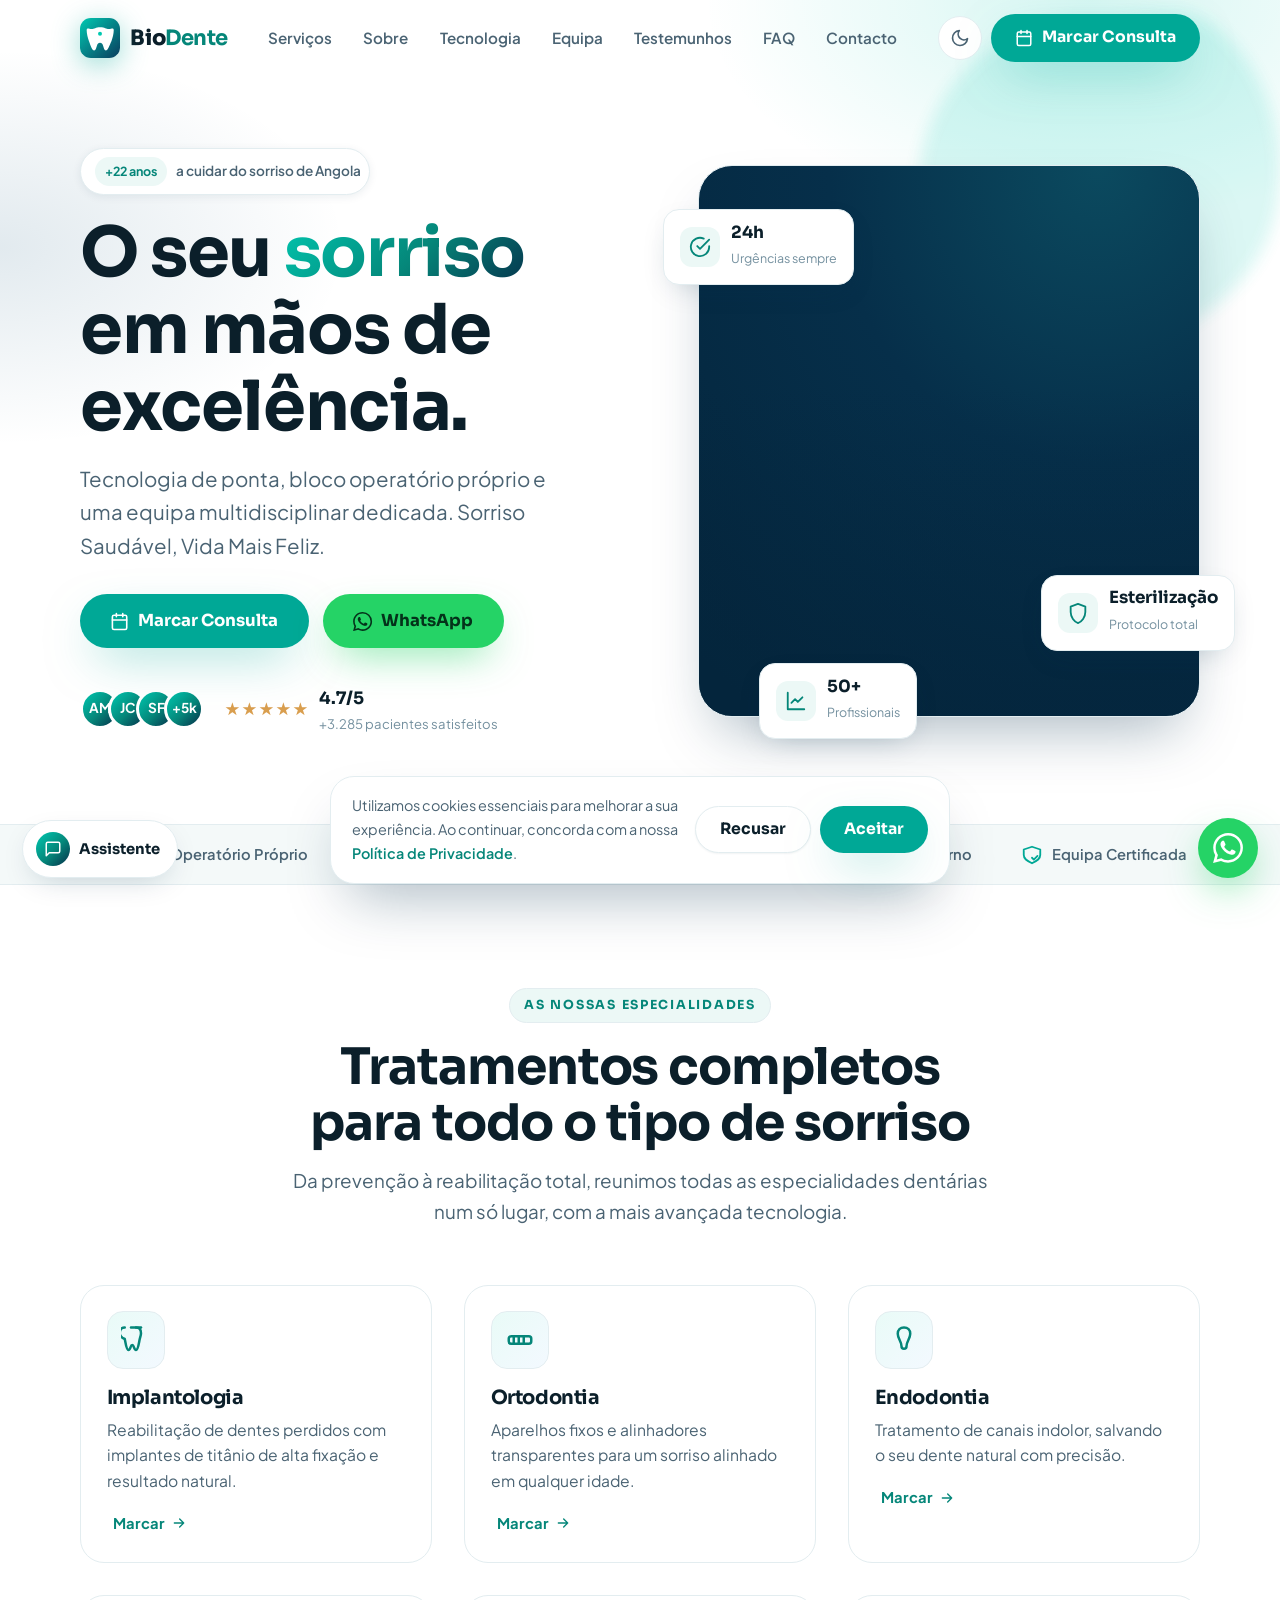
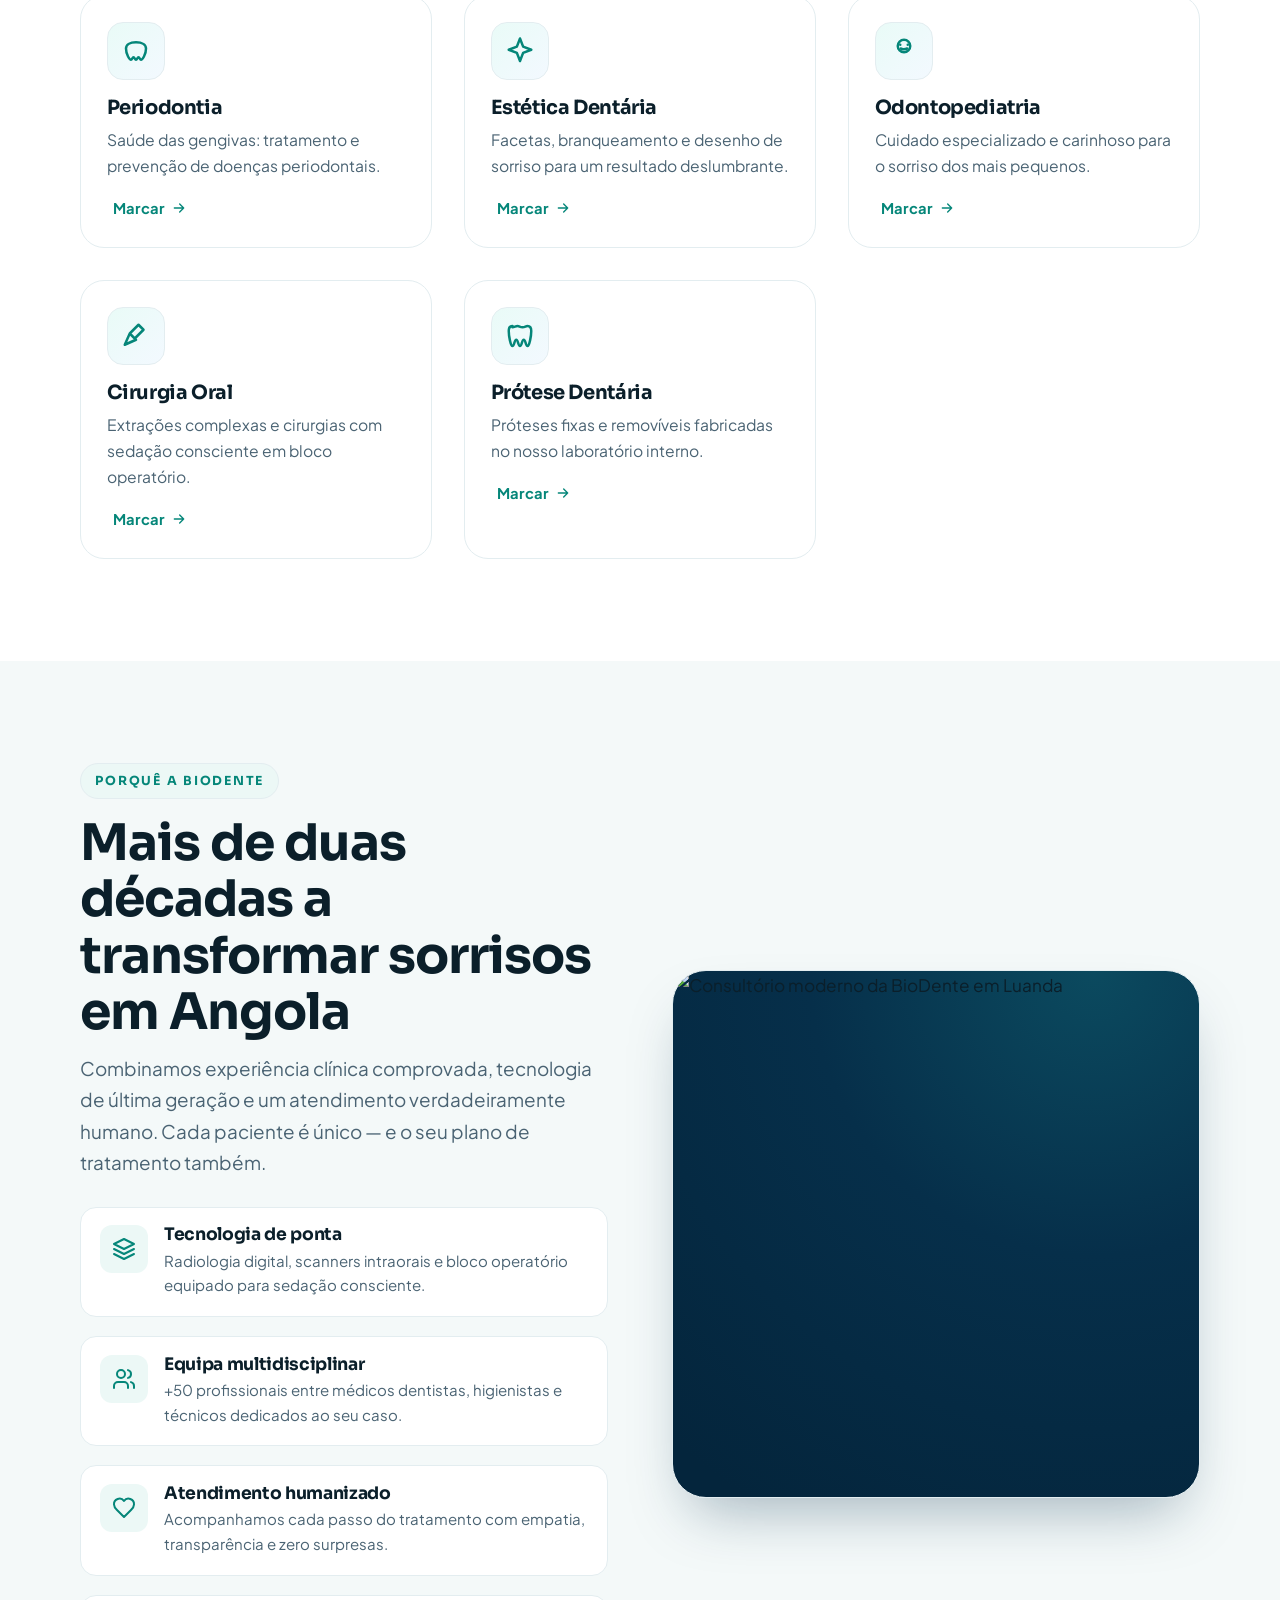
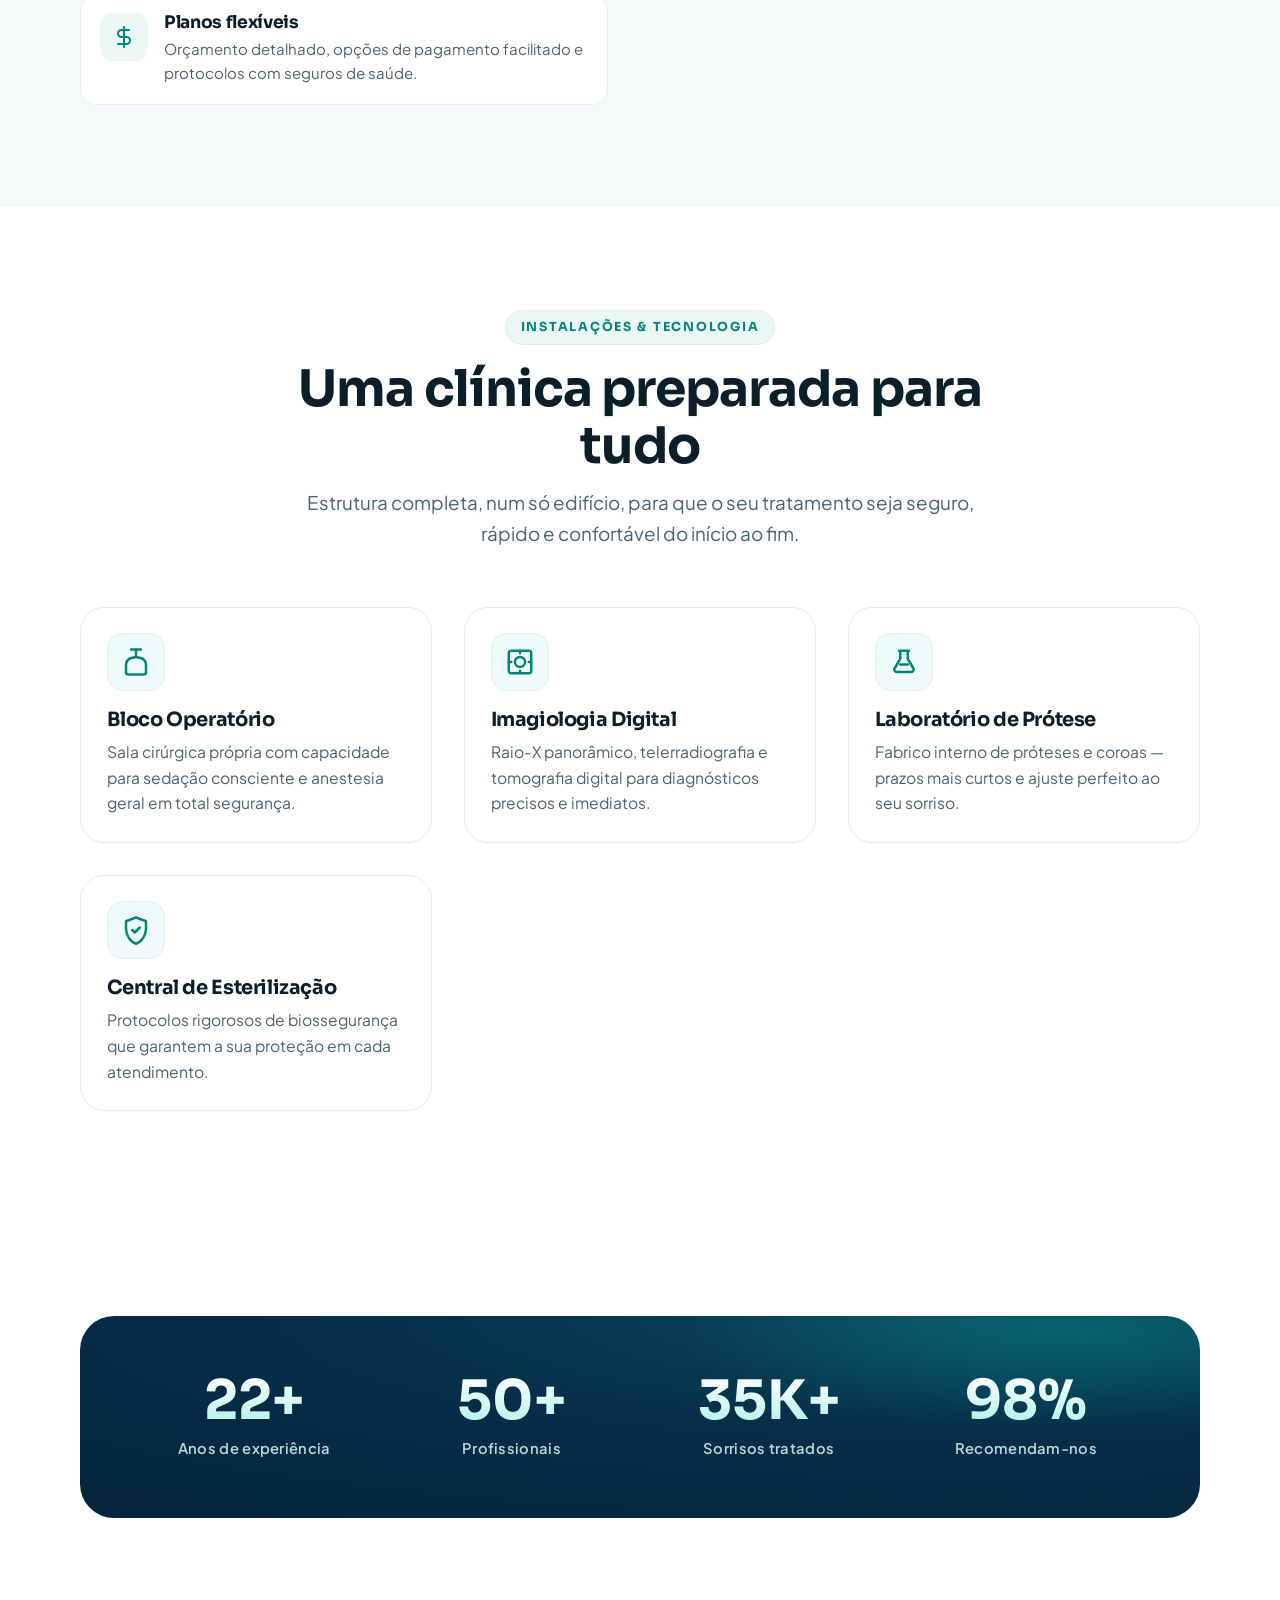
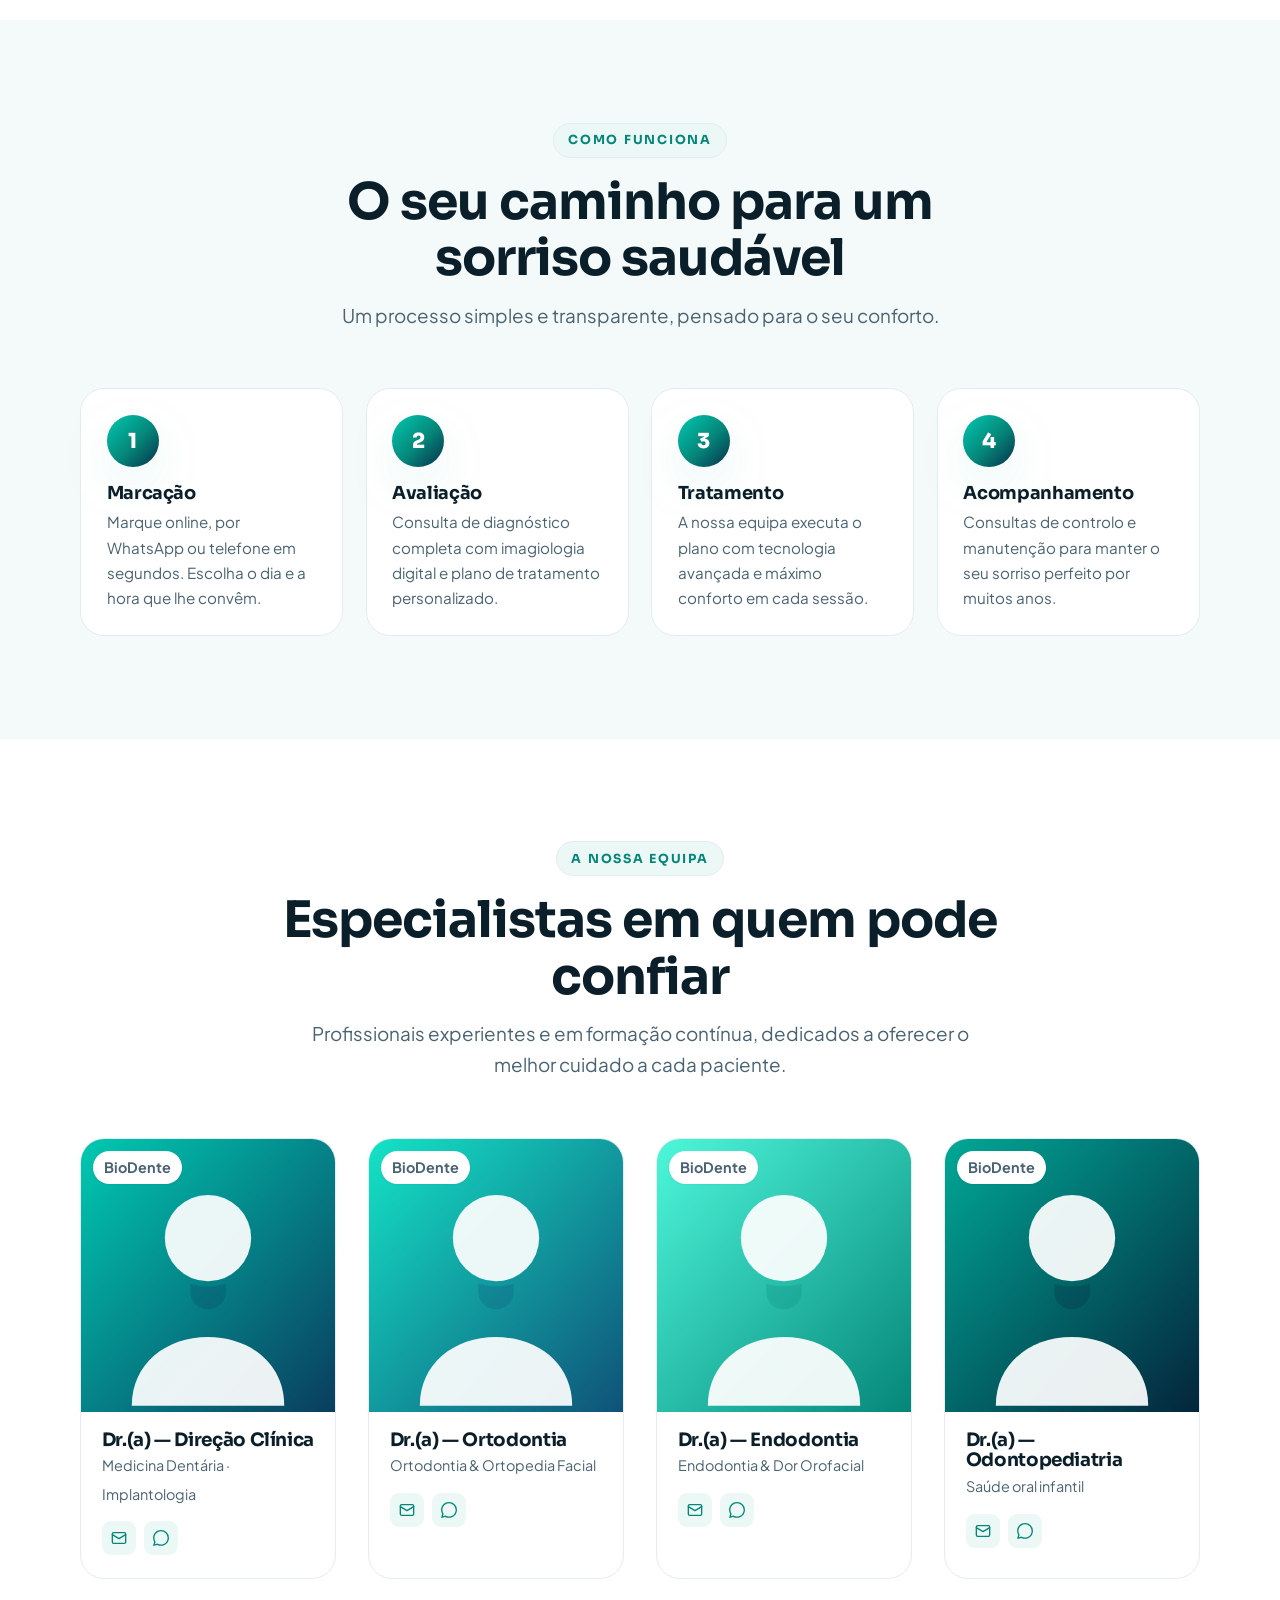
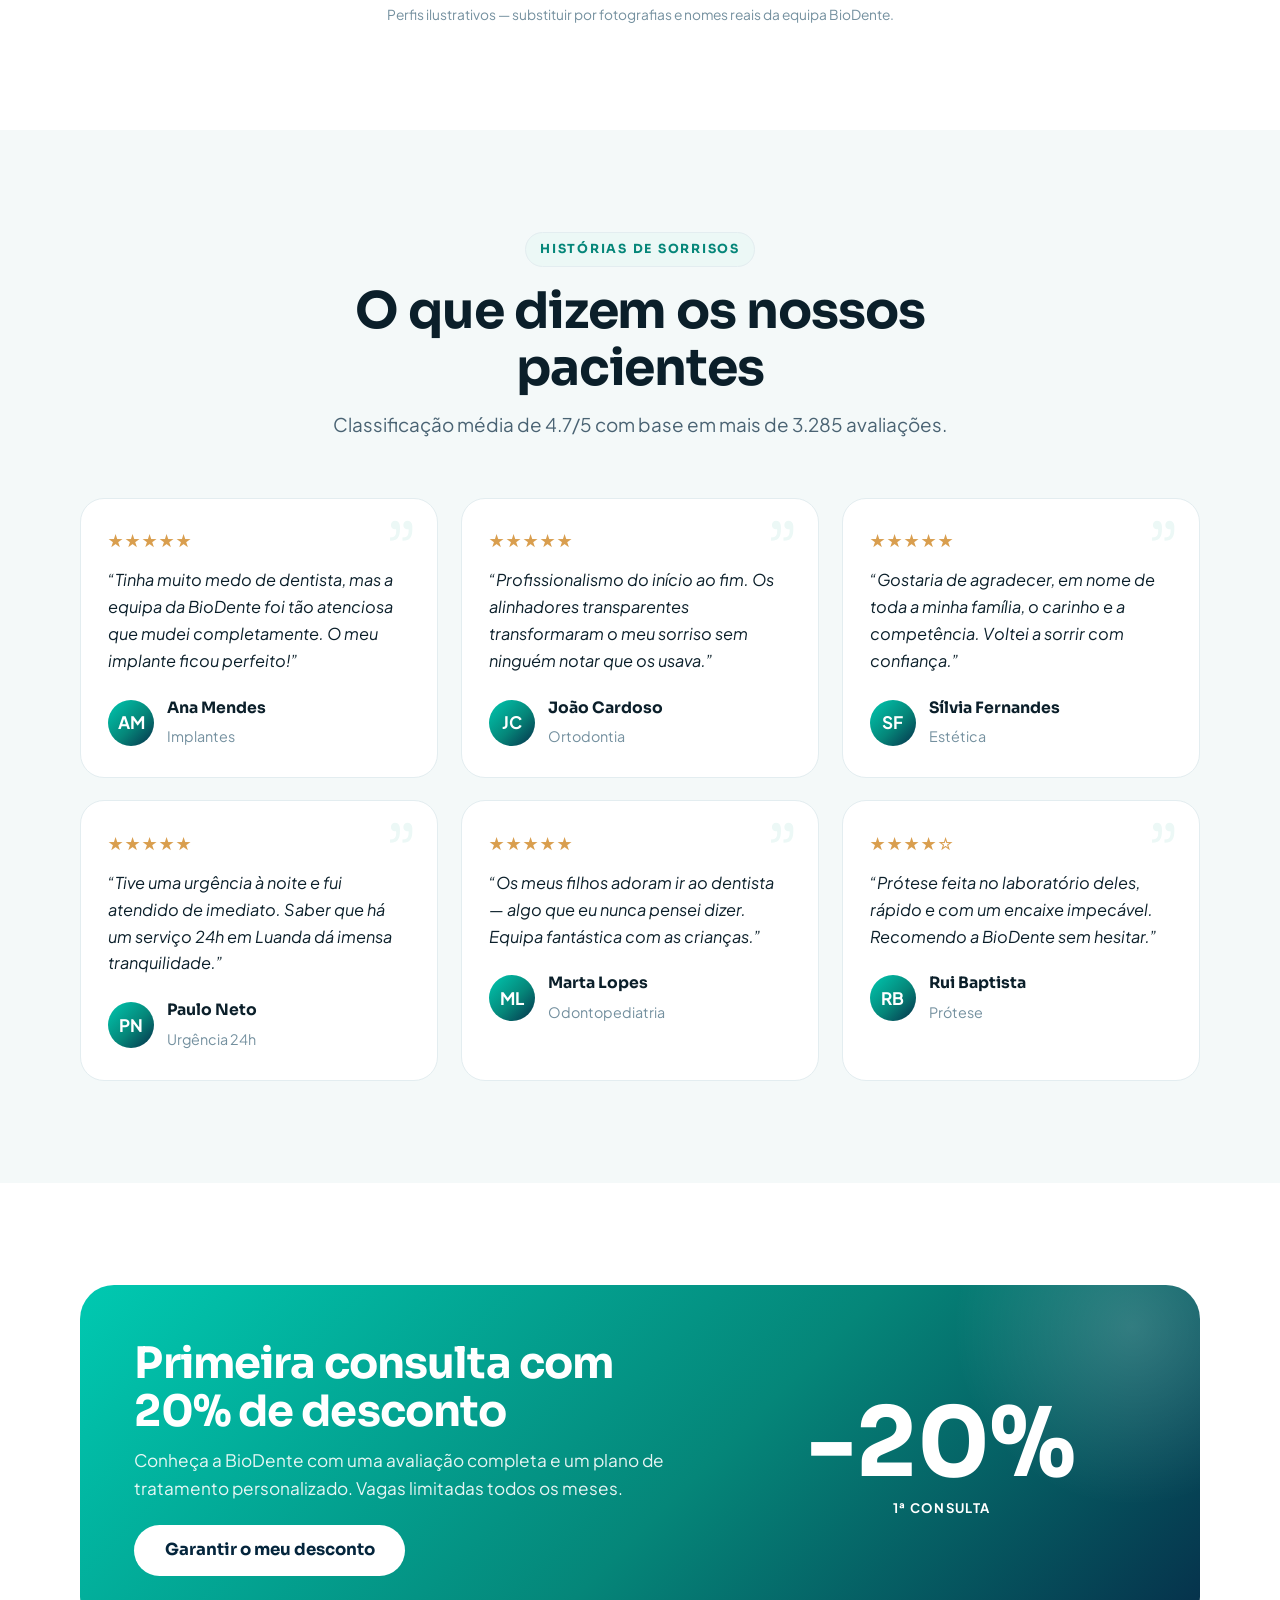
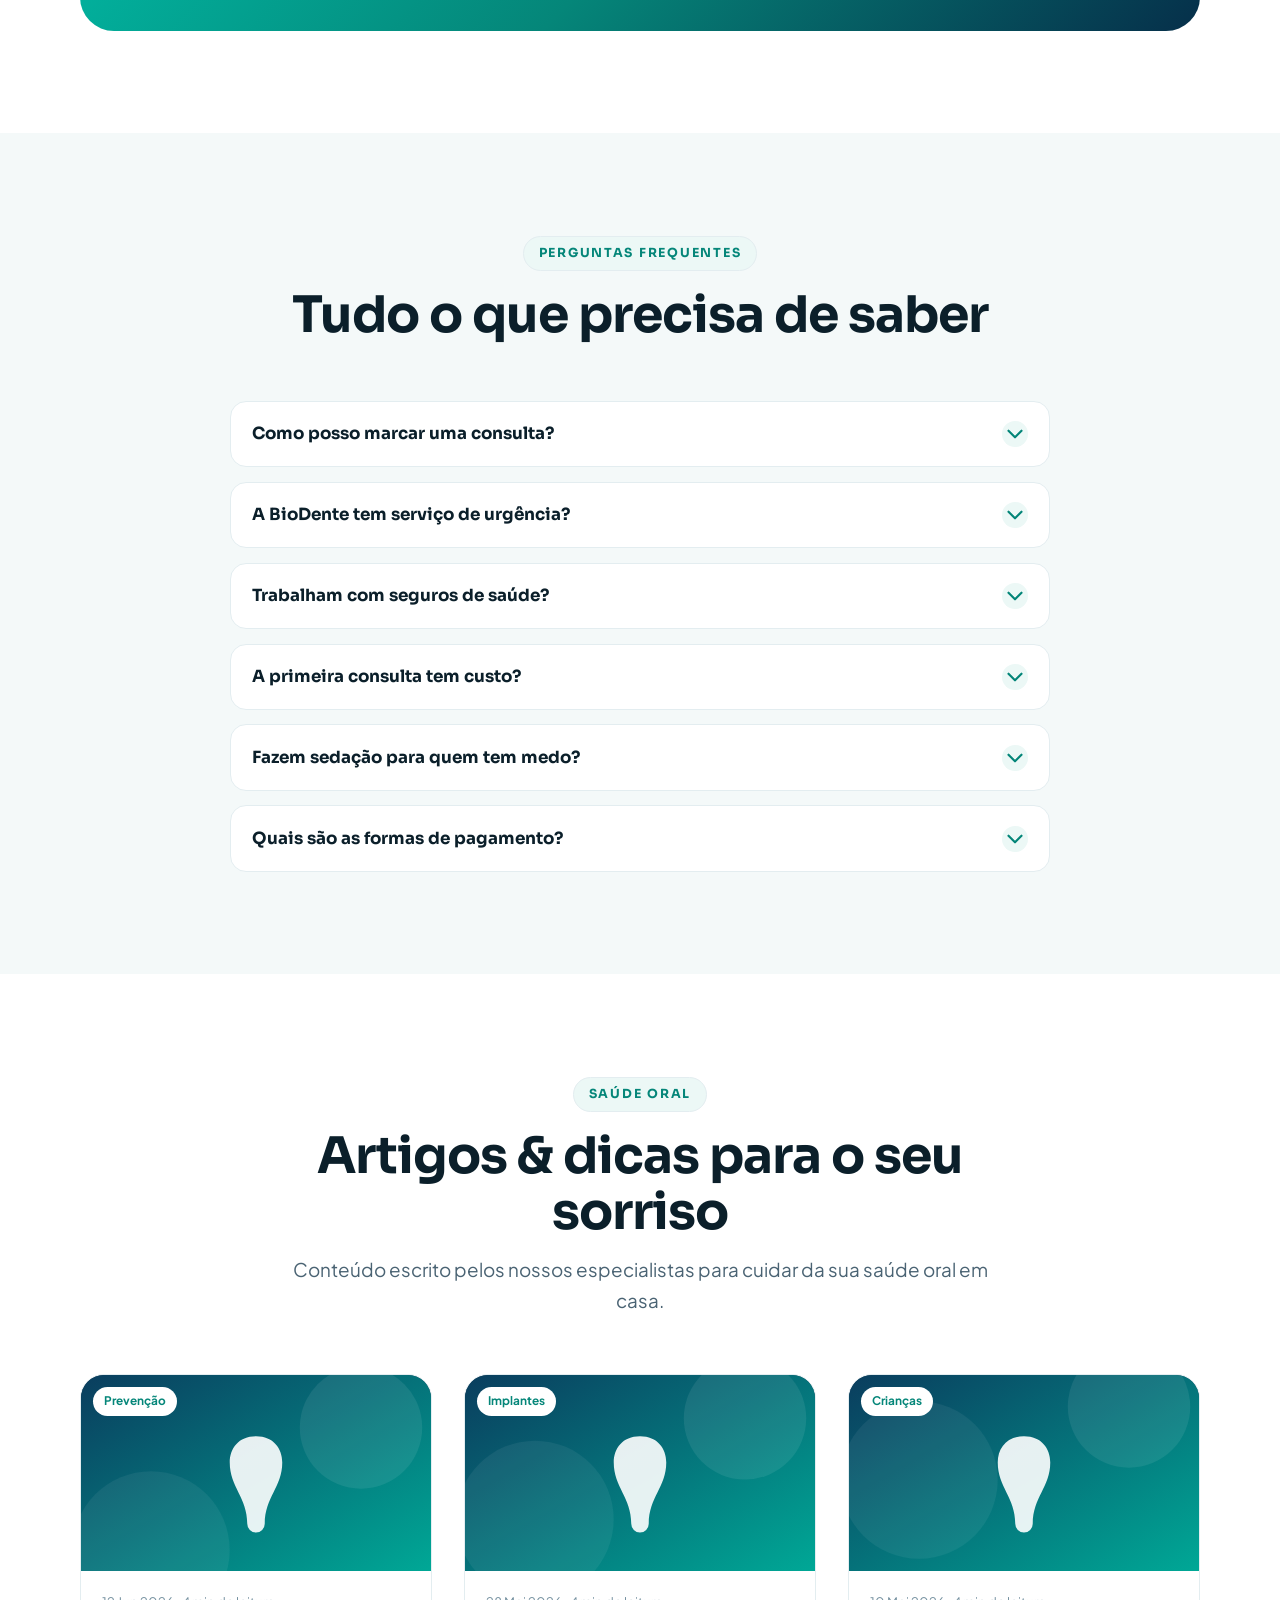
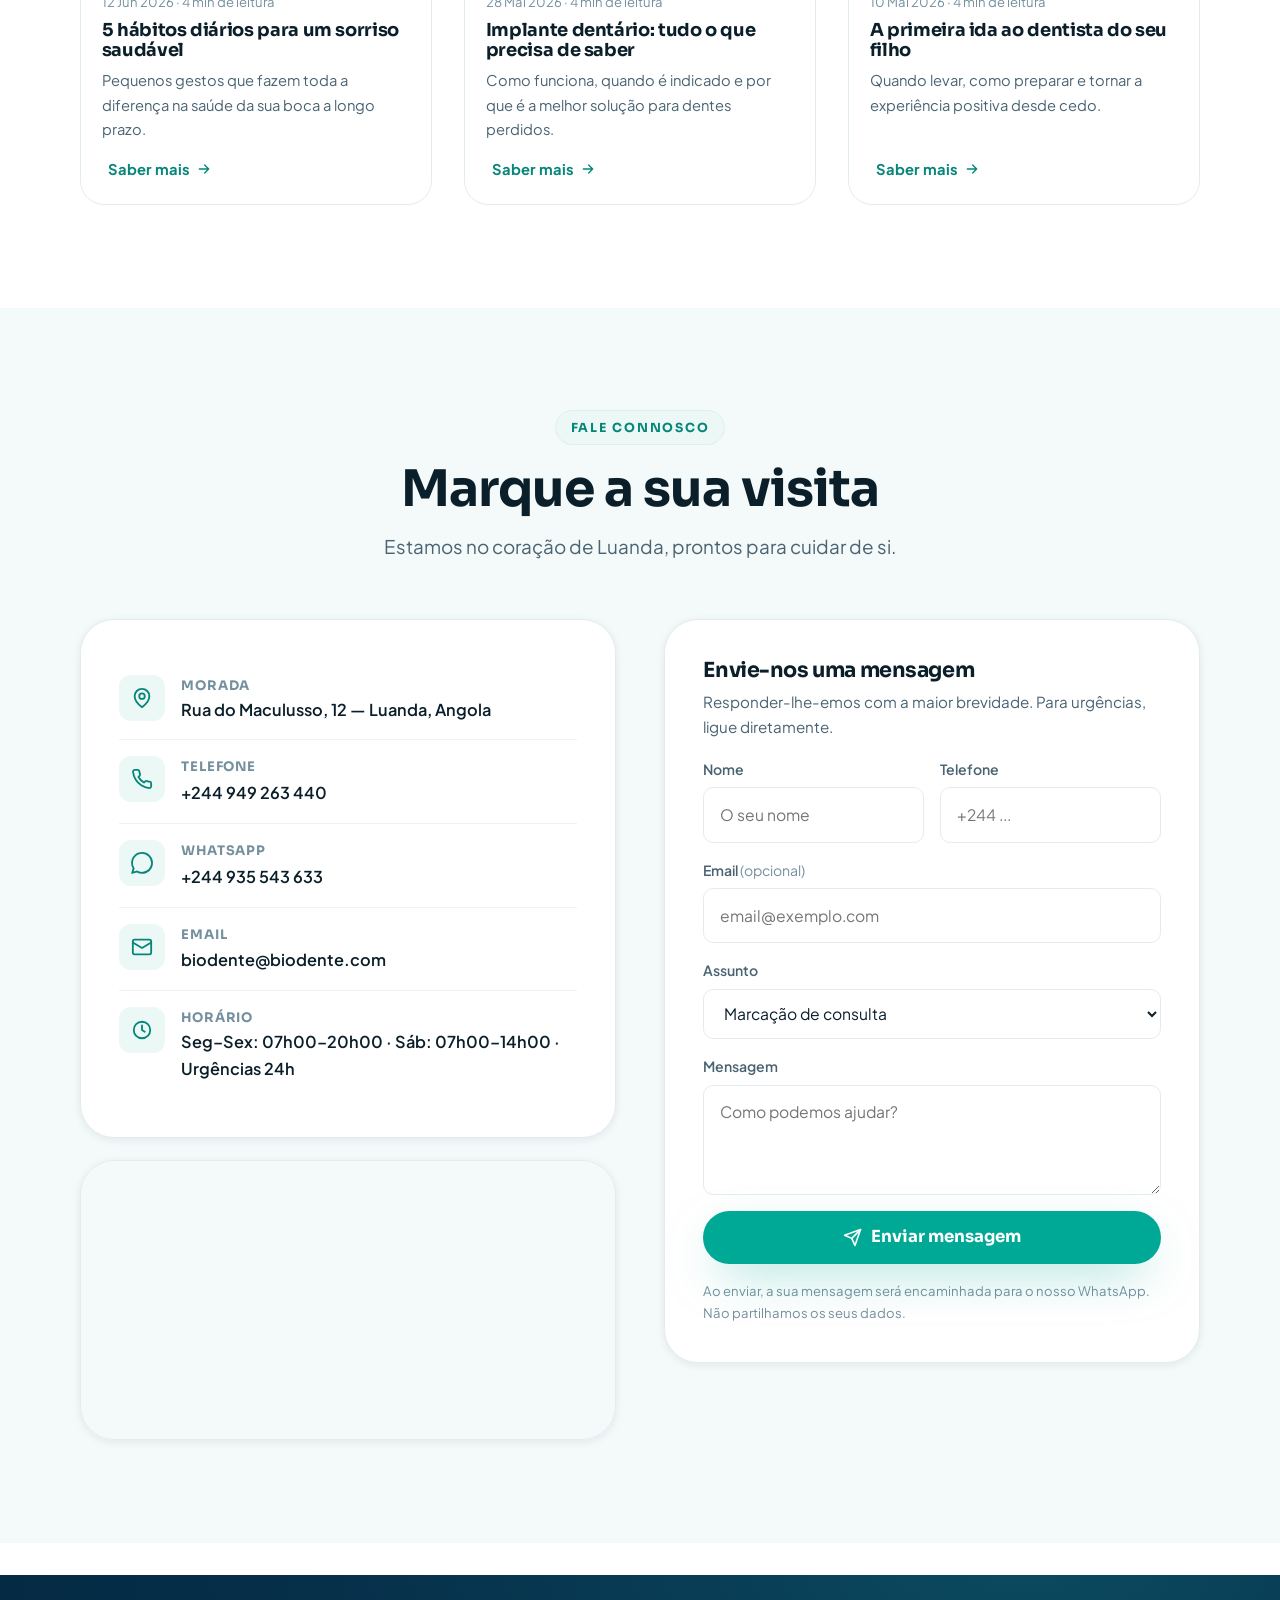
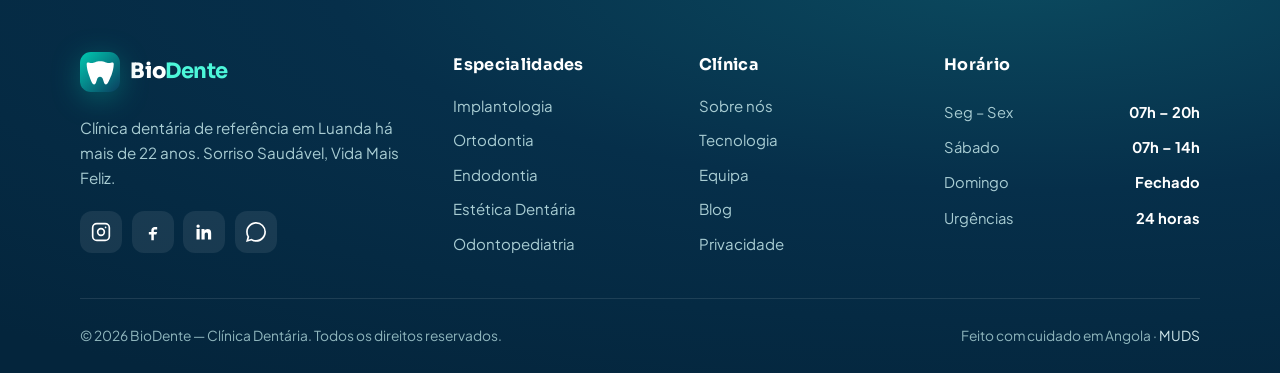
==== index.html @ 0a2f4d51 "feat: site BioDente — clínica dentária (nova plataforma) Novo website premium para a Clínica Dentári" ====
<!DOCTYPE html>
<html lang="pt" data-theme="light">
<head>
<meta charset="UTF-8" />
<meta name="viewport" content="width=device-width, initial-scale=1, viewport-fit=cover" />
<meta name="theme-color" content="#00a896" media="(prefers-color-scheme: light)" />
<meta name="theme-color" content="#061722" media="(prefers-color-scheme: dark)" />

<title>BioDente — Clínica Dentária de Excelência em Luanda | Sorriso Saudável</title>
<meta name="description" content="BioDente é a clínica dentária de referência em Luanda, Angola. +22 anos de experiência, tecnologia de ponta, bloco operatório próprio e urgências 24h. Implantes, ortodontia, estética dentária e mais. Marque a sua consulta." />
<meta name="keywords" content="clínica dentária Luanda, dentista Angola, implantes dentários Luanda, ortodontia, BioDente, estética dentária, urgência dentária 24h, Maculusso" />
<meta name="author" content="BioDente — Clínica Dentária" />
<link rel="canonical" href="https://biodente.muds.ao/" />

<!-- Open Graph / Social -->
<meta property="og:type" content="website" />
<meta property="og:locale" content="pt_AO" />
<meta property="og:site_name" content="BioDente" />
<meta property="og:title" content="BioDente — Clínica Dentária de Excelência em Luanda" />
<meta property="og:description" content="Sorriso Saudável, Vida Mais Feliz. +22 anos a cuidar do seu sorriso com tecnologia de ponta em Luanda. Marque a sua consulta hoje." />
<meta property="og:url" content="https://biodente.muds.ao/" />
<meta property="og:image" content="https://biodente.muds.ao/assets/img/og-image.svg" />
<meta name="twitter:card" content="summary_large_image" />
<meta name="twitter:title" content="BioDente — Clínica Dentária de Excelência em Luanda" />
<meta name="twitter:description" content="Sorriso Saudável, Vida Mais Feliz. Clínica dentária de referência em Angola." />
<meta name="twitter:image" content="https://biodente.muds.ao/assets/img/og-image.svg" />

<!-- Icons / PWA -->
<link rel="icon" type="image/svg+xml" href="assets/img/favicon.svg" />
<link rel="apple-touch-icon" href="assets/img/favicon.svg" />
<link rel="manifest" href="manifest.webmanifest" />

<!-- Fonts -->
<link rel="preconnect" href="https://fonts.googleapis.com" />
<link rel="preconnect" href="https://fonts.gstatic.com" crossorigin />
<link href="https://fonts.googleapis.com/css2?family=Plus+Jakarta+Sans:wght@400;500;600;700;800&family=Sora:wght@600;700;800&display=swap" rel="stylesheet" />

<link rel="stylesheet" href="assets/css/styles.css" />

<!-- Structured data: Dentist / MedicalClinic -->
<script type="application/ld+json">
{
  "@context": "https://schema.org",
  "@type": "Dentist",
  "name": "BioDente — Clínica Dentária",
  "image": "https://biodente.muds.ao/assets/img/og-image.svg",
  "@id": "https://biodente.muds.ao/",
  "url": "https://biodente.muds.ao/",
  "telephone": "+244949263440",
  "slogan": "Sorriso Saudável, Vida Mais Feliz",
  "priceRange": "$$",
  "address": {
    "@type": "PostalAddress",
    "streetAddress": "Rua do Maculusso, 12",
    "addressLocality": "Luanda",
    "addressCountry": "AO"
  },
  "geo": { "@type": "GeoCoordinates", "latitude": -8.815, "longitude": 13.231 },
  "openingHoursSpecification": [
    { "@type": "OpeningHoursSpecification", "dayOfWeek": ["Monday","Tuesday","Wednesday","Thursday","Friday"], "opens": "07:00", "closes": "20:00" },
    { "@type": "OpeningHoursSpecification", "dayOfWeek": "Saturday", "opens": "07:00", "closes": "14:00" }
  ],
  "aggregateRating": { "@type": "AggregateRating", "ratingValue": "4.7", "reviewCount": "3285" },
  "medicalSpecialty": ["Dentistry","Orthodontics","Endodontics","Periodontics","Implantology"],
  "areaServed": "Luanda, Angola",
  "sameAs": [
    "https://www.instagram.com/biodenteangola",
    "https://www.facebook.com/biodenteangola",
    "https://www.linkedin.com/company/biodente-angola"
  ]
}
</script>
</head>
<body>
<a class="skip-link" href="#main">Saltar para o conteúdo</a>
<div class="scroll-progress" id="scrollProgress"></div>

<!-- ============ HEADER ============ -->
<header class="header" id="header">
  <div class="container header__inner">
    <a href="#top" class="brand" aria-label="BioDente — página inicial">
      <svg class="brand__mark" viewBox="0 0 48 48" fill="none" aria-hidden="true">
        <defs><linearGradient id="bg1" x1="0" y1="0" x2="1" y2="1"><stop offset="0" stop-color="#00c9b1"/><stop offset="1" stop-color="#0a3d5e"/></linearGradient></defs>
        <rect width="48" height="48" rx="13" fill="url(#bg1)"/>
        <path d="M24 11c-5 0-7 2.2-10 2.2-2 0-3.4-.7-4.5-.7-.9 0-1.5.6-1.5 2 0 4.4 1.3 9.2 2.8 13.4C12.6 32.8 14.6 39 17 39c1.9 0 2.4-3 3.4-6 .7-2 1.6-3.2 3.6-3.2s2.9 1.2 3.6 3.2c1 3 1.5 6 3.4 6 2.4 0 4.4-6.2 6.7-11.1 1.5-4.2 2.8-9 2.8-13.4 0-1.4-.6-2-1.5-2-1.1 0-2.5.7-4.5.7-3 0-5-2.2-10-2.2Z" fill="#fff"/>
        <circle cx="24" cy="19" r="2.4" fill="#00c9b1"/>
      </svg>
      <span>Bio<b>Dente</b></span>
    </a>

    <nav class="nav" aria-label="Navegação principal">
      <a href="#servicos">Serviços</a>
      <a href="#sobre">Sobre</a>
      <a href="#tecnologia">Tecnologia</a>
      <a href="#equipa">Equipa</a>
      <a href="#testemunhos">Testemunhos</a>
      <a href="#faq">FAQ</a>
      <a href="#contacto">Contacto</a>
    </nav>

    <div class="header__actions">
      <button class="icon-btn theme-toggle" id="themeToggle" aria-label="Alternar tema claro/escuro">
        <svg class="moon" viewBox="0 0 24 24" fill="none" stroke="currentColor" stroke-width="2" stroke-linecap="round" stroke-linejoin="round"><path d="M21 12.8A9 9 0 1 1 11.2 3a7 7 0 0 0 9.8 9.8Z"/></svg>
        <svg class="sun" viewBox="0 0 24 24" fill="none" stroke="currentColor" stroke-width="2" stroke-linecap="round" stroke-linejoin="round"><circle cx="12" cy="12" r="4"/><path d="M12 2v2M12 20v2M4.9 4.9l1.4 1.4M17.7 17.7l1.4 1.4M2 12h2M20 12h2M4.9 19.1l1.4-1.4M17.7 6.3l1.4-1.4"/></svg>
      </button>
      <button class="btn btn--primary" data-open-booking>
        <svg viewBox="0 0 24 24" fill="none" stroke="currentColor" stroke-width="2" stroke-linecap="round" stroke-linejoin="round"><rect x="3" y="4" width="18" height="18" rx="2"/><path d="M16 2v4M8 2v4M3 10h18"/></svg>
        Marcar Consulta
      </button>
      <button class="icon-btn burger" id="burger" aria-label="Abrir menu" aria-expanded="false">
        <svg viewBox="0 0 24 24" fill="none" stroke="currentColor" stroke-width="2" stroke-linecap="round"><path d="M4 7h16M4 12h16M4 17h16"/></svg>
      </button>
    </div>
  </div>
</header>

<!-- Mobile menu -->
<div class="mobile-menu" id="mobileMenu" aria-hidden="true">
  <button class="icon-btn mobile-close" id="mobileClose" aria-label="Fechar menu">
    <svg viewBox="0 0 24 24" fill="none" stroke="currentColor" stroke-width="2" stroke-linecap="round"><path d="M18 6 6 18M6 6l12 12"/></svg>
  </button>
  <a href="#servicos">Serviços</a>
  <a href="#sobre">Sobre</a>
  <a href="#tecnologia">Tecnologia</a>
  <a href="#equipa">Equipa</a>
  <a href="#testemunhos">Testemunhos</a>
  <a href="#faq">FAQ</a>
  <a href="#contacto">Contacto</a>
  <button class="btn btn--primary btn--lg" data-open-booking>Marcar Consulta</button>
</div>

<main id="main">
<span id="top"></span>

<!-- ============ HERO ============ -->
<section class="hero">
  <svg class="hero__blob" style="top:-10%;right:-6%;width:520px" viewBox="0 0 200 200"><path fill="#00c9b1" opacity=".18" d="M44.7,-58.9C57.1,-49.1,65.5,-34.3,68.9,-18.6C72.3,-2.9,70.7,13.7,63.6,27.5C56.5,41.3,43.9,52.3,29.7,59.2C15.5,66.1,-0.3,68.9,-15.9,65.6C-31.5,62.3,-46.9,52.9,-56.6,39.6C-66.3,26.3,-70.3,9.1,-67.9,-6.7C-65.5,-22.5,-56.7,-36.9,-44.7,-46.8C-32.7,-56.7,-17.4,-62.1,-0.7,-61.2C16,-60.3,32,-68.7,44.7,-58.9Z" transform="translate(100 100)"/></svg>
  <div class="container hero__grid">
    <div class="hero__content reveal">
      <span class="hero__badge"><span class="pill">+22 anos</span> a cuidar do sorriso de Angola</span>
      <h1>O seu <span class="text-grad">sorriso</span> em mãos de excelência.</h1>
      <p class="hero__lead">Tecnologia de ponta, bloco operatório próprio e uma equipa multidisciplinar dedicada. Sorriso Saudável, Vida Mais Feliz.</p>
      <div class="hero__cta">
        <button class="btn btn--primary btn--lg" data-open-booking>
          <svg viewBox="0 0 24 24" fill="none" stroke="currentColor" stroke-width="2" stroke-linecap="round" stroke-linejoin="round"><rect x="3" y="4" width="18" height="18" rx="2"/><path d="M16 2v4M8 2v4M3 10h18"/></svg>
          Marcar Consulta
        </button>
        <a class="btn btn--wa btn--lg" href="https://wa.me/244935543633?text=Ol%C3%A1%20BioDente!%20Gostaria%20de%20marcar%20uma%20consulta." target="_blank" rel="noopener">
          <svg viewBox="0 0 24 24" fill="currentColor"><path d="M.06 24l1.69-6.16a11.87 11.87 0 0 1-1.6-5.96C.15 5.32 5.48 0 12.06 0a11.8 11.8 0 0 1 8.41 3.49 11.8 11.8 0 0 1 3.48 8.4c0 6.58-5.34 11.91-11.9 11.91a11.9 11.9 0 0 1-5.7-1.45L.06 24zM6.6 20.13c1.68.99 3.28 1.59 5.45 1.59 5.45 0 9.9-4.43 9.9-9.88a9.83 9.83 0 0 0-2.9-7A9.78 9.78 0 0 0 12.06 2c-5.46 0-9.9 4.43-9.9 9.88 0 2.28.67 3.99 1.79 5.78l-.99 3.61 3.64-1.14zm11.4-5.55c-.07-.12-.27-.2-.57-.35-.3-.15-1.76-.87-2.03-.97-.27-.1-.47-.15-.67.15-.2.3-.77.97-.94 1.17-.17.2-.35.22-.65.07-.3-.15-1.25-.46-2.39-1.47-.88-.79-1.48-1.76-1.65-2.06-.17-.3-.02-.46.13-.61.13-.13.3-.35.45-.52.15-.17.2-.3.3-.5.1-.2.05-.37-.02-.52-.07-.15-.67-1.62-.92-2.22-.24-.58-.49-.5-.67-.51l-.57-.01c-.2 0-.52.07-.79.37-.27.3-1.04 1.02-1.04 2.49 0 1.47 1.07 2.89 1.22 3.09.15.2 2.1 3.2 5.08 4.49.71.31 1.26.49 1.69.62.71.23 1.36.2 1.87.12.57-.09 1.76-.72 2-1.41.25-.69.25-1.28.17-1.41z"/></svg>
          WhatsApp
        </a>
      </div>
      <div class="hero__trust">
        <div class="avatars" aria-hidden="true">
          <span>AM</span><span>JC</span><span>SF</span><span>+5k</span>
        </div>
        <div class="hero__rating">
          <span class="stars">★★★★★</span>
          <div><b>4.7/5</b><small>+3.285 pacientes satisfeitos</small></div>
        </div>
      </div>
    </div>

    <div class="hero__visual reveal" data-delay="1">
      <div class="hero__card">
        <img src="https://images.unsplash.com/photo-1606811841689-23dfddce3e95?auto=format&fit=crop&w=900&q=80" alt="Paciente com sorriso saudável na clínica BioDente" loading="eager" onerror="this.style.display='none'" />
        <div class="hero__card-overlay"></div>
      </div>
      <div class="floaty floaty--1">
        <span class="ic"><svg viewBox="0 0 24 24" fill="none" stroke="currentColor" stroke-width="2" stroke-linecap="round" stroke-linejoin="round"><path d="M22 11.08V12a10 10 0 1 1-5.93-9.14"/><path d="m9 11 3 3L22 4"/></svg></span>
        <div><strong>24h</strong><small>Urgências sempre</small></div>
      </div>
      <div class="floaty floaty--2">
        <span class="ic"><svg viewBox="0 0 24 24" fill="none" stroke="currentColor" stroke-width="2" stroke-linecap="round" stroke-linejoin="round"><path d="M12 2 4 5v6c0 5.5 3.8 10.7 8 12 4.2-1.3 8-6.5 8-12V5l-8-3Z"/></svg></span>
        <div><strong>Esterilização</strong><small>Protocolo total</small></div>
      </div>
      <div class="floaty floaty--3">
        <span class="ic"><svg viewBox="0 0 24 24" fill="none" stroke="currentColor" stroke-width="2" stroke-linecap="round" stroke-linejoin="round"><path d="M3 3v18h18"/><path d="m7 14 4-4 3 3 5-5"/></svg></span>
        <div><strong>50+</strong><small>Profissionais</small></div>
      </div>
    </div>
  </div>
</section>

<!-- ============ TRUST BAR ============ -->
<div class="trustbar">
  <div class="container trustbar__inner">
    <span class="trustbar__item"><svg viewBox="0 0 24 24" fill="none" stroke="currentColor" stroke-width="2" stroke-linecap="round" stroke-linejoin="round"><path d="M12 2 4 5v6c0 5.5 3.8 10.7 8 12 4.2-1.3 8-6.5 8-12V5l-8-3Z"/></svg> Bloco Operatório Próprio</span>
    <span class="trustbar__item"><svg viewBox="0 0 24 24" fill="none" stroke="currentColor" stroke-width="2" stroke-linecap="round" stroke-linejoin="round"><path d="M12 8v4l3 2"/><circle cx="12" cy="12" r="9"/></svg> Urgências 24 Horas</span>
    <span class="trustbar__item"><svg viewBox="0 0 24 24" fill="none" stroke="currentColor" stroke-width="2" stroke-linecap="round" stroke-linejoin="round"><path d="M3 7V5a2 2 0 0 1 2-2h2M17 3h2a2 2 0 0 1 2 2v2M21 17v2a2 2 0 0 1-2 2h-2M7 21H5a2 2 0 0 1-2-2v-2"/><circle cx="12" cy="12" r="3"/></svg> Imagiologia Digital</span>
    <span class="trustbar__item"><svg viewBox="0 0 24 24" fill="none" stroke="currentColor" stroke-width="2" stroke-linecap="round" stroke-linejoin="round"><path d="M20 7h-9M14 17H5M17 17a3 3 0 1 0 0-6 3 3 0 0 0 0 6ZM7 13a3 3 0 1 0 0-6 3 3 0 0 0 0 6Z"/></svg> Laboratório Interno</span>
    <span class="trustbar__item"><svg viewBox="0 0 24 24" fill="none" stroke="currentColor" stroke-width="2" stroke-linecap="round" stroke-linejoin="round"><path d="m12 15 2 2 4-4"/><path d="M21 12c0 4-3 6-9 9-6-3-9-5-9-9V6l9-3 9 3v6Z"/></svg> Equipa Certificada</span>
  </div>
</div>

<!-- ============ SERVICES ============ -->
<section class="section" id="servicos">
  <div class="container">
    <div class="section-head center reveal">
      <span class="eyebrow">As nossas especialidades</span>
      <h2 class="section-title">Tratamentos completos para todo o tipo de sorriso</h2>
      <p class="section-sub">Da prevenção à reabilitação total, reunimos todas as especialidades dentárias num só lugar, com a mais avançada tecnologia.</p>
    </div>
    <div class="grid cards" id="servicesGrid"><!-- injected by JS --></div>
  </div>
</section>

<!-- ============ WHY US / ABOUT ============ -->
<section class="section section--tint" id="sobre">
  <div class="container why">
    <div class="reveal">
      <span class="eyebrow">Porquê a BioDente</span>
      <h2 class="section-title">Mais de duas décadas a transformar sorrisos em Angola</h2>
      <p class="section-sub" style="margin-bottom:1.8rem">Combinamos experiência clínica comprovada, tecnologia de última geração e um atendimento verdadeiramente humano. Cada paciente é único — e o seu plano de tratamento também.</p>
      <div class="feature-list">
        <div class="feature">
          <span class="feature__ic"><svg viewBox="0 0 24 24" fill="none" stroke="currentColor" stroke-width="2" stroke-linecap="round" stroke-linejoin="round"><path d="M12 2 2 7l10 5 10-5-10-5Z"/><path d="m2 17 10 5 10-5M2 12l10 5 10-5"/></svg></span>
          <div><h4>Tecnologia de ponta</h4><p>Radiologia digital, scanners intraorais e bloco operatório equipado para sedação consciente.</p></div>
        </div>
        <div class="feature">
          <span class="feature__ic"><svg viewBox="0 0 24 24" fill="none" stroke="currentColor" stroke-width="2" stroke-linecap="round" stroke-linejoin="round"><path d="M16 21v-2a4 4 0 0 0-4-4H6a4 4 0 0 0-4 4v2"/><circle cx="9" cy="7" r="4"/><path d="M22 21v-2a4 4 0 0 0-3-3.87M16 3.13a4 4 0 0 1 0 7.75"/></svg></span>
          <div><h4>Equipa multidisciplinar</h4><p>+50 profissionais entre médicos dentistas, higienistas e técnicos dedicados ao seu caso.</p></div>
        </div>
        <div class="feature">
          <span class="feature__ic"><svg viewBox="0 0 24 24" fill="none" stroke="currentColor" stroke-width="2" stroke-linecap="round" stroke-linejoin="round"><path d="M19 14c1.5-1.5 3-3.3 3-5.5A5.5 5.5 0 0 0 12 5 5.5 5.5 0 0 0 2 8.5c0 2.2 1.5 4 3 5.5l7 7Z"/></svg></span>
          <div><h4>Atendimento humanizado</h4><p>Acompanhamos cada passo do tratamento com empatia, transparência e zero surpresas.</p></div>
        </div>
        <div class="feature">
          <span class="feature__ic"><svg viewBox="0 0 24 24" fill="none" stroke="currentColor" stroke-width="2" stroke-linecap="round" stroke-linejoin="round"><path d="M12 2v20M17 5H9.5a3.5 3.5 0 0 0 0 7h5a3.5 3.5 0 0 1 0 7H6"/></svg></span>
          <div><h4>Planos flexíveis</h4><p>Orçamento detalhado, opções de pagamento facilitado e protocolos com seguros de saúde.</p></div>
        </div>
      </div>
    </div>
    <div class="why__media reveal" data-delay="1">
      <img src="https://images.unsplash.com/photo-1629909613654-28e377c37b09?auto=format&fit=crop&w=800&q=80" alt="Consultório moderno da BioDente em Luanda" loading="lazy" onerror="this.parentNode.classList.add('placeholder')" />
    </div>
  </div>
</section>

<!-- ============ TECHNOLOGY / FACILITIES ============ -->
<section class="section" id="tecnologia">
  <div class="container">
    <div class="section-head center reveal">
      <span class="eyebrow">Instalações & Tecnologia</span>
      <h2 class="section-title">Uma clínica preparada para tudo</h2>
      <p class="section-sub">Estrutura completa, num só edifício, para que o seu tratamento seja seguro, rápido e confortável do início ao fim.</p>
    </div>
    <div class="grid cards">
      <article class="card reveal">
        <div class="card__ic"><svg viewBox="0 0 24 24" fill="none" stroke="currentColor" stroke-width="2" stroke-linecap="round" stroke-linejoin="round"><path d="M8 2h8M12 2v6M6 22h12a2 2 0 0 0 2-2v-5.5a6 6 0 0 0-3.5-5.5L12 8 7.5 9A6 6 0 0 0 4 14.5V20a2 2 0 0 0 2 2Z"/></svg></div>
        <h3>Bloco Operatório</h3>
        <p>Sala cirúrgica própria com capacidade para sedação consciente e anestesia geral em total segurança.</p>
      </article>
      <article class="card reveal" data-delay="1">
        <div class="card__ic"><svg viewBox="0 0 24 24" fill="none" stroke="currentColor" stroke-width="2" stroke-linecap="round" stroke-linejoin="round"><rect x="3" y="3" width="18" height="18" rx="2"/><circle cx="12" cy="12" r="4"/><path d="M12 3v2M12 19v2M3 12h2M19 12h2"/></svg></div>
        <h3>Imagiologia Digital</h3>
        <p>Raio-X panorâmico, telerradiografia e tomografia digital para diagnósticos precisos e imediatos.</p>
      </article>
      <article class="card reveal" data-delay="2">
        <div class="card__ic"><svg viewBox="0 0 24 24" fill="none" stroke="currentColor" stroke-width="2" stroke-linecap="round" stroke-linejoin="round"><path d="M9 3v6.5L4.5 17a2 2 0 0 0 1.7 3h11.6a2 2 0 0 0 1.7-3L15 9.5V3M8 3h8M9 14h6"/></svg></div>
        <h3>Laboratório de Prótese</h3>
        <p>Fabrico interno de próteses e coroas — prazos mais curtos e ajuste perfeito ao seu sorriso.</p>
      </article>
      <article class="card reveal">
        <div class="card__ic"><svg viewBox="0 0 24 24" fill="none" stroke="currentColor" stroke-width="2" stroke-linecap="round" stroke-linejoin="round"><path d="M12 2 4 5v6c0 5.5 3.8 10.7 8 12 4.2-1.3 8-6.5 8-12V5l-8-3Z"/><path d="m9 12 2 2 4-4"/></svg></div>
        <h3>Central de Esterilização</h3>
        <p>Protocolos rigorosos de biossegurança que garantem a sua proteção em cada atendimento.</p>
      </article>
    </div>
  </div>
</section>

<!-- ============ STATS ============ -->
<section class="section">
  <div class="container">
    <div class="stats reveal">
      <div class="stats__grid" id="statsGrid">
        <div class="stat"><b data-count="22" data-suffix="+">0</b><span>Anos de experiência</span></div>
        <div class="stat"><b data-count="50" data-suffix="+">0</b><span>Profissionais</span></div>
        <div class="stat"><b data-count="35" data-suffix="K+">0</b><span>Sorrisos tratados</span></div>
        <div class="stat"><b data-count="98" data-suffix="%">0</b><span>Recomendam-nos</span></div>
      </div>
    </div>
  </div>
</section>

<!-- ============ PROCESS ============ -->
<section class="section section--tint">
  <div class="container">
    <div class="section-head center reveal">
      <span class="eyebrow">Como funciona</span>
      <h2 class="section-title">O seu caminho para um sorriso saudável</h2>
      <p class="section-sub">Um processo simples e transparente, pensado para o seu conforto.</p>
    </div>
    <div class="steps">
      <div class="step reveal"><div class="step__n"></div><h4>Marcação</h4><p>Marque online, por WhatsApp ou telefone em segundos. Escolha o dia e a hora que lhe convêm.</p></div>
      <div class="step reveal" data-delay="1"><div class="step__n"></div><h4>Avaliação</h4><p>Consulta de diagnóstico completa com imagiologia digital e plano de tratamento personalizado.</p></div>
      <div class="step reveal" data-delay="2"><div class="step__n"></div><h4>Tratamento</h4><p>A nossa equipa executa o plano com tecnologia avançada e máximo conforto em cada sessão.</p></div>
      <div class="step reveal" data-delay="3"><div class="step__n"></div><h4>Acompanhamento</h4><p>Consultas de controlo e manutenção para manter o seu sorriso perfeito por muitos anos.</p></div>
    </div>
  </div>
</section>

<!-- ============ TEAM ============ -->
<section class="section" id="equipa">
  <div class="container">
    <div class="section-head center reveal">
      <span class="eyebrow">A nossa equipa</span>
      <h2 class="section-title">Especialistas em quem pode confiar</h2>
      <p class="section-sub">Profissionais experientes e em formação contínua, dedicados a oferecer o melhor cuidado a cada paciente.</p>
    </div>
    <div class="grid team-grid" id="teamGrid"><!-- injected by JS --></div>
    <p class="center" style="margin-top:1.6rem;color:var(--text-mute);font-size:.86rem">Perfis ilustrativos — substituir por fotografias e nomes reais da equipa BioDente.</p>
  </div>
</section>

<!-- ============ TESTIMONIALS ============ -->
<section class="section section--tint" id="testemunhos">
  <div class="container">
    <div class="section-head center reveal">
      <span class="eyebrow">Histórias de sorrisos</span>
      <h2 class="section-title">O que dizem os nossos pacientes</h2>
      <p class="section-sub">Classificação média de 4.7/5 com base em mais de 3.285 avaliações.</p>
    </div>
    <div class="testi-track" id="testiTrack"><!-- injected by JS --></div>
  </div>
</section>

<!-- ============ PROMO ============ -->
<section class="section">
  <div class="container">
    <div class="promo reveal">
      <div>
        <h2>Primeira consulta com 20% de desconto</h2>
        <p>Conheça a BioDente com uma avaliação completa e um plano de tratamento personalizado. Vagas limitadas todos os meses.</p>
        <button class="btn btn--white btn--lg" data-open-booking>Garantir o meu desconto</button>
      </div>
      <div class="promo__discount">
        <b>-20%</b>
        <span>1ª Consulta</span>
      </div>
    </div>
  </div>
</section>

<!-- ============ FAQ ============ -->
<section class="section section--tint" id="faq">
  <div class="container">
    <div class="section-head center reveal">
      <span class="eyebrow">Perguntas frequentes</span>
      <h2 class="section-title">Tudo o que precisa de saber</h2>
    </div>
    <div class="faq" id="faqList"><!-- injected by JS --></div>
  </div>
</section>

<!-- ============ BLOG ============ -->
<section class="section" id="blog">
  <div class="container">
    <div class="section-head center reveal">
      <span class="eyebrow">Saúde oral</span>
      <h2 class="section-title">Artigos & dicas para o seu sorriso</h2>
      <p class="section-sub">Conteúdo escrito pelos nossos especialistas para cuidar da sua saúde oral em casa.</p>
    </div>
    <div class="grid posts" id="postsGrid"><!-- injected by JS --></div>
  </div>
</section>

<!-- ============ CONTACT ============ -->
<section class="section section--tint" id="contacto">
  <div class="container">
    <div class="section-head center reveal">
      <span class="eyebrow">Fale connosco</span>
      <h2 class="section-title">Marque a sua visita</h2>
      <p class="section-sub">Estamos no coração de Luanda, prontos para cuidar de si.</p>
    </div>
    <div class="contact">
      <div class="reveal">
        <div class="contact__panel">
          <div class="info-row">
            <span class="ic"><svg viewBox="0 0 24 24" fill="none" stroke="currentColor" stroke-width="2" stroke-linecap="round" stroke-linejoin="round"><path d="M20 10c0 6-8 12-8 12s-8-6-8-12a8 8 0 0 1 16 0Z"/><circle cx="12" cy="10" r="3"/></svg></span>
            <div><b>Morada</b><p>Rua do Maculusso, 12 — Luanda, Angola</p></div>
          </div>
          <div class="info-row">
            <span class="ic"><svg viewBox="0 0 24 24" fill="none" stroke="currentColor" stroke-width="2" stroke-linecap="round" stroke-linejoin="round"><path d="M22 16.9v3a2 2 0 0 1-2.2 2 19.8 19.8 0 0 1-8.6-3 19.5 19.5 0 0 1-6-6 19.8 19.8 0 0 1-3-8.6A2 2 0 0 1 4.1 2h3a2 2 0 0 1 2 1.7c.1.9.4 1.8.7 2.7a2 2 0 0 1-.5 2.1L8.1 9.9a16 16 0 0 0 6 6l1.4-1.2a2 2 0 0 1 2.1-.5c.9.3 1.8.6 2.7.7a2 2 0 0 1 1.7 2Z"/></svg></span>
            <div><b>Telefone</b><a href="tel:+244949263440">+244 949 263 440</a></div>
          </div>
          <div class="info-row">
            <span class="ic"><svg viewBox="0 0 24 24" fill="currentColor"><path d="M.06 24l1.69-6.16a11.87 11.87 0 0 1-1.6-5.96C.15 5.32 5.48 0 12.06 0a11.8 11.8 0 0 1 8.41 3.49 11.8 11.8 0 0 1 3.48 8.4c0 6.58-5.34 11.91-11.9 11.91a11.9 11.9 0 0 1-5.7-1.45L.06 24zM6.6 20.13c1.68.99 3.28 1.59 5.45 1.59 5.45 0 9.9-4.43 9.9-9.88a9.83 9.83 0 0 0-2.9-7A9.78 9.78 0 0 0 12.06 2c-5.46 0-9.9 4.43-9.9 9.88 0 2.28.67 3.99 1.79 5.78l-.99 3.61 3.64-1.14z"/></svg></span>
            <div><b>WhatsApp</b><a href="https://wa.me/244935543633" target="_blank" rel="noopener">+244 935 543 633</a></div>
          </div>
          <div class="info-row">
            <span class="ic"><svg viewBox="0 0 24 24" fill="none" stroke="currentColor" stroke-width="2" stroke-linecap="round" stroke-linejoin="round"><rect x="2" y="4" width="20" height="16" rx="2"/><path d="m22 7-10 6L2 7"/></svg></span>
            <div><b>Email</b><a href="mailto:biodente@biodente.com">biodente@biodente.com</a></div>
          </div>
          <div class="info-row">
            <span class="ic"><svg viewBox="0 0 24 24" fill="none" stroke="currentColor" stroke-width="2" stroke-linecap="round" stroke-linejoin="round"><circle cx="12" cy="12" r="9"/><path d="M12 7v5l3 2"/></svg></span>
            <div><b>Horário</b><p>Seg–Sex: 07h00–20h00 · Sáb: 07h00–14h00 · Urgências 24h</p></div>
          </div>
        </div>
        <div class="map-embed">
          <iframe title="Mapa BioDente — Maculusso, Luanda" loading="lazy" referrerpolicy="no-referrer-when-downgrade"
            src="https://www.google.com/maps?q=Maculusso,Luanda,Angola&output=embed"></iframe>
        </div>
      </div>

      <div class="reveal" data-delay="1">
        <div class="contact__panel">
          <h3 style="font-size:1.3rem;margin-bottom:.4rem">Envie-nos uma mensagem</h3>
          <p style="color:var(--text-soft);margin-bottom:1.2rem;font-size:.95rem">Responder-lhe-emos com a maior brevidade. Para urgências, ligue diretamente.</p>
          <form class="form" id="contactForm" novalidate>
            <div class="row">
              <div class="field"><label for="cf-name">Nome</label><input id="cf-name" name="name" type="text" required placeholder="O seu nome" /></div>
              <div class="field"><label for="cf-phone">Telefone</label><input id="cf-phone" name="phone" type="tel" required placeholder="+244 ..." /></div>
            </div>
            <div class="field"><label for="cf-email">Email <span style="color:var(--text-mute);font-weight:400">(opcional)</span></label><input id="cf-email" name="email" type="email" placeholder="email@exemplo.com" /></div>
            <div class="field"><label for="cf-service">Assunto</label>
              <select id="cf-service" name="service">
                <option>Marcação de consulta</option>
                <option>Implantologia</option>
                <option>Ortodontia / Aparelhos</option>
                <option>Estética dentária</option>
                <option>Urgência</option>
                <option>Outro assunto</option>
              </select>
            </div>
            <div class="field"><label for="cf-msg">Mensagem</label><textarea id="cf-msg" name="message" placeholder="Como podemos ajudar?"></textarea></div>
            <button class="btn btn--primary btn--lg btn--block" type="submit">
              <svg viewBox="0 0 24 24" fill="none" stroke="currentColor" stroke-width="2" stroke-linecap="round" stroke-linejoin="round"><path d="m22 2-7 20-4-9-9-4Z"/><path d="M22 2 11 13"/></svg>
              Enviar mensagem
            </button>
            <p class="form__note">Ao enviar, a sua mensagem será encaminhada para o nosso WhatsApp. Não partilhamos os seus dados.</p>
          </form>
        </div>
      </div>
    </div>
  </div>
</section>
</main>

<!-- ============ FOOTER ============ -->
<footer class="footer">
  <div class="container">
    <div class="footer__top">
      <div>
        <a href="#top" class="brand">
          <svg class="brand__mark" viewBox="0 0 48 48" fill="none" aria-hidden="true"><rect width="48" height="48" rx="13" fill="url(#bg1)"/><path d="M24 11c-5 0-7 2.2-10 2.2-2 0-3.4-.7-4.5-.7-.9 0-1.5.6-1.5 2 0 4.4 1.3 9.2 2.8 13.4C12.6 32.8 14.6 39 17 39c1.9 0 2.4-3 3.4-6 .7-2 1.6-3.2 3.6-3.2s2.9 1.2 3.6 3.2c1 3 1.5 6 3.4 6 2.4 0 4.4-6.2 6.7-11.1 1.5-4.2 2.8-9 2.8-13.4 0-1.4-.6-2-1.5-2-1.1 0-2.5.7-4.5.7-3 0-5-2.2-10-2.2Z" fill="#fff"/></svg>
          <span>Bio<b>Dente</b></span>
        </a>
        <p class="footer__about">Clínica dentária de referência em Luanda há mais de 22 anos. Sorriso Saudável, Vida Mais Feliz.</p>
        <div class="footer__socials">
          <a href="https://www.instagram.com/biodenteangola" target="_blank" rel="noopener" aria-label="Instagram"><svg viewBox="0 0 24 24" fill="none" stroke="currentColor" stroke-width="2"><rect x="2" y="2" width="20" height="20" rx="5"/><circle cx="12" cy="12" r="4"/><circle cx="17.5" cy="6.5" r="1" fill="currentColor" stroke="none"/></svg></a>
          <a href="https://www.facebook.com/biodenteangola" target="_blank" rel="noopener" aria-label="Facebook"><svg viewBox="0 0 24 24" fill="currentColor"><path d="M14 9h3V6h-3c-2.2 0-4 1.8-4 4v2H7v3h3v7h3v-7h3l1-3h-4v-2c0-.6.4-1 1-1Z"/></svg></a>
          <a href="https://www.linkedin.com/company/biodente-angola" target="_blank" rel="noopener" aria-label="LinkedIn"><svg viewBox="0 0 24 24" fill="currentColor"><path d="M6.94 5a2 2 0 1 1-4 0 2 2 0 0 1 4 0ZM3 8.5h3.8V21H3V8.5Zm6 0h3.6v1.7h.1c.5-.9 1.7-1.9 3.5-1.9 3.7 0 4.4 2.4 4.4 5.6V21h-3.8v-5.5c0-1.3 0-3-1.9-3s-2.1 1.4-2.1 2.9V21H9V8.5Z"/></svg></a>
          <a href="https://wa.me/244935543633" target="_blank" rel="noopener" aria-label="WhatsApp"><svg viewBox="0 0 24 24" fill="currentColor"><path d="M.06 24l1.69-6.16a11.87 11.87 0 0 1-1.6-5.96C.15 5.32 5.48 0 12.06 0a11.8 11.8 0 0 1 8.41 3.49 11.8 11.8 0 0 1 3.48 8.4c0 6.58-5.34 11.91-11.9 11.91a11.9 11.9 0 0 1-5.7-1.45L.06 24zM6.6 20.13c1.68.99 3.28 1.59 5.45 1.59 5.45 0 9.9-4.43 9.9-9.88a9.83 9.83 0 0 0-2.9-7A9.78 9.78 0 0 0 12.06 2c-5.46 0-9.9 4.43-9.9 9.88 0 2.28.67 3.99 1.79 5.78l-.99 3.61 3.64-1.14z"/></svg></a>
        </div>
      </div>
      <div>
        <h5>Especialidades</h5>
        <div class="footer__links">
          <a href="#servicos">Implantologia</a>
          <a href="#servicos">Ortodontia</a>
          <a href="#servicos">Endodontia</a>
          <a href="#servicos">Estética Dentária</a>
          <a href="#servicos">Odontopediatria</a>
        </div>
      </div>
      <div>
        <h5>Clínica</h5>
        <div class="footer__links">
          <a href="#sobre">Sobre nós</a>
          <a href="#tecnologia">Tecnologia</a>
          <a href="#equipa">Equipa</a>
          <a href="#blog">Blog</a>
          <a href="privacidade.html">Privacidade</a>
        </div>
      </div>
      <div>
        <h5>Horário</h5>
        <ul class="footer__hours">
          <li><span>Seg – Sex</span><b>07h – 20h</b></li>
          <li><span>Sábado</span><b>07h – 14h</b></li>
          <li><span>Domingo</span><b>Fechado</b></li>
          <li><span>Urgências</span><b>24 horas</b></li>
        </ul>
      </div>
    </div>
    <div class="footer__bottom">
      <span>© <span id="year"></span> BioDente — Clínica Dentária. Todos os direitos reservados.</span>
      <span>Feito com cuidado em Angola · <a href="https://github.com/am26dev" target="_blank" rel="noopener">MUDS</a></span>
    </div>
  </div>
</footer>

<!-- ============ FLOATING ACTIONS ============ -->
<a class="fab-wa" href="https://wa.me/244935543633?text=Ol%C3%A1%20BioDente!" target="_blank" rel="noopener" aria-label="Falar no WhatsApp">
  <svg viewBox="0 0 24 24" fill="currentColor"><path d="M.06 24l1.69-6.16a11.87 11.87 0 0 1-1.6-5.96C.15 5.32 5.48 0 12.06 0a11.8 11.8 0 0 1 8.41 3.49 11.8 11.8 0 0 1 3.48 8.4c0 6.58-5.34 11.91-11.9 11.91a11.9 11.9 0 0 1-5.7-1.45L.06 24zM6.6 20.13c1.68.99 3.28 1.59 5.45 1.59 5.45 0 9.9-4.43 9.9-9.88a9.83 9.83 0 0 0-2.9-7A9.78 9.78 0 0 0 12.06 2c-5.46 0-9.9 4.43-9.9 9.88 0 2.28.67 3.99 1.79 5.78l-.99 3.61 3.64-1.14zm11.4-5.55c-.07-.12-.27-.2-.57-.35-.3-.15-1.76-.87-2.03-.97-.27-.1-.47-.15-.67.15-.2.3-.77.97-.94 1.17-.17.2-.35.22-.65.07-.3-.15-1.25-.46-2.39-1.47-.88-.79-1.48-1.76-1.65-2.06-.17-.3-.02-.46.13-.61.13-.13.3-.35.45-.52.15-.17.2-.3.3-.5.1-.2.05-.37-.02-.52-.07-.15-.67-1.62-.92-2.22-.24-.58-.49-.5-.67-.51l-.57-.01c-.2 0-.52.07-.79.37-.27.3-1.04 1.02-1.04 2.49 0 1.47 1.07 2.89 1.22 3.09.15.2 2.1 3.2 5.08 4.49.71.31 1.26.49 1.69.62.71.23 1.36.2 1.87.12.57-.09 1.76-.72 2-1.41.25-.69.25-1.28.17-1.41z"/></svg>
</a>
<button class="to-top" id="toTop" aria-label="Voltar ao topo">
  <svg viewBox="0 0 24 24" fill="none" stroke="currentColor" stroke-width="2" stroke-linecap="round" stroke-linejoin="round"><path d="m18 15-6-6-6 6"/></svg>
</button>

<!-- Chat assistant -->
<button class="chat-fab" id="chatFab"><span class="dot"><svg viewBox="0 0 24 24" fill="none" stroke="currentColor" stroke-width="2" stroke-linecap="round" stroke-linejoin="round"><path d="M21 15a2 2 0 0 1-2 2H7l-4 4V5a2 2 0 0 1 2-2h14a2 2 0 0 1 2 2Z"/></svg></span><span>Assistente</span></button>
<div class="chat-panel" id="chatPanel" aria-hidden="true">
  <div class="chat-head">
    <span class="av"><svg viewBox="0 0 24 24" fill="none" stroke="#fff" stroke-width="2" stroke-linecap="round" stroke-linejoin="round"><path d="M21 15a2 2 0 0 1-2 2H7l-4 4V5a2 2 0 0 1 2-2h14a2 2 0 0 1 2 2Z"/></svg></span>
    <div><b>Assistente BioDente</b><small>Online agora</small></div>
    <button class="x" id="chatClose" aria-label="Fechar assistente"><svg viewBox="0 0 24 24" fill="none" stroke="currentColor" stroke-width="2" stroke-linecap="round"><path d="M18 6 6 18M6 6l12 12"/></svg></button>
  </div>
  <div class="chat-body" id="chatBody"></div>
  <div class="chat-quick" id="chatQuick"></div>
</div>

<!-- ============ BOOKING MODAL ============ -->
<div class="modal" id="bookingModal" role="dialog" aria-modal="true" aria-labelledby="bookingTitle">
  <div class="modal__overlay" data-close-booking></div>
  <div class="modal__dialog">
    <div class="modal__head">
      <button class="modal__close" data-close-booking aria-label="Fechar"><svg viewBox="0 0 24 24" fill="none" stroke="currentColor" stroke-width="2" stroke-linecap="round"><path d="M18 6 6 18M6 6l12 12"/></svg></button>
      <h3 id="bookingTitle">Marcar Consulta</h3>
      <p>Rápido e sem compromisso. Confirmamos por WhatsApp.</p>
    </div>
    <div class="modal__body">
      <div class="steps-dots"><span class="active"></span><span></span><span></span></div>

      <!-- Step 1: service -->
      <div class="modal__step active" data-step="1">
        <p style="font-weight:600;margin-bottom:.9rem">1. Qual o tratamento pretendido?</p>
        <div class="choice-grid" id="bkServices"></div>
        <div class="modal__nav"><span></span><button class="btn btn--primary" data-next disabled>Continuar</button></div>
      </div>

      <!-- Step 2: date/time -->
      <div class="modal__step" data-step="2">
        <p style="font-weight:600;margin-bottom:.9rem">2. Quando lhe é mais conveniente?</p>
        <div class="field"><label for="bk-date">Data preferida</label><input id="bk-date" type="date" /></div>
        <div class="field" style="margin-top:.8rem"><label for="bk-period">Período</label>
          <select id="bk-period"><option>Manhã (07h–12h)</option><option>Tarde (12h–17h)</option><option>Fim de tarde (17h–20h)</option></select>
        </div>
        <div class="modal__nav"><button class="btn btn--ghost" data-prev>Voltar</button><button class="btn btn--primary" data-next>Continuar</button></div>
      </div>

      <!-- Step 3: contact -->
      <div class="modal__step" data-step="3">
        <p style="font-weight:600;margin-bottom:.9rem">3. Os seus dados</p>
        <div class="field"><label for="bk-name">Nome completo</label><input id="bk-name" type="text" required placeholder="O seu nome" /></div>
        <div class="field" style="margin-top:.8rem"><label for="bk-phone">Telefone / WhatsApp</label><input id="bk-phone" type="tel" required placeholder="+244 ..." /></div>
        <div class="modal__nav"><button class="btn btn--ghost" data-prev>Voltar</button><button class="btn btn--wa" id="bkConfirm">Confirmar no WhatsApp</button></div>
      </div>

      <!-- Success -->
      <div class="modal__step" data-step="done">
        <div class="booking-success">
          <div class="check"><svg viewBox="0 0 24 24" fill="none" stroke="currentColor" stroke-width="2.5" stroke-linecap="round" stroke-linejoin="round"><path d="M20 6 9 17l-5-5"/></svg></div>
          <h3>Pedido pronto a enviar!</h3>
          <p style="color:var(--text-soft);margin-top:.5rem">Abrimos o WhatsApp com a sua marcação pré-preenchida. Basta enviar para confirmarmos consigo.</p>
          <a class="btn btn--wa btn--lg" id="bkWhatsLink" target="_blank" rel="noopener" style="margin-top:1.2rem">Abrir WhatsApp</a>
        </div>
      </div>
    </div>
  </div>
</div>

<!-- Cookie banner -->
<div class="cookie" id="cookie">
  <p>Utilizamos cookies essenciais para melhorar a sua experiência. Ao continuar, concorda com a nossa <a href="privacidade.html">Política de Privacidade</a>.</p>
  <div class="cookie__btns">
    <button class="btn btn--ghost" id="cookieReject">Recusar</button>
    <button class="btn btn--primary" id="cookieAccept">Aceitar</button>
  </div>
</div>

<script src="assets/js/main.js" defer></script>
</body>
</html>
---- assets/css/styles.css ----
/* =========================================================================
   BioDente — Clínica Dentária | Design System
   Author: am26dev (MUDS)
   A premium, accessible, high-performance design system.
   ========================================================================= */

/* ---------- Design Tokens ---------- */
:root {
  /* Brand palette */
  --teal-50:  #effefb;
  --teal-100: #c8fff3;
  --teal-200: #92ffe9;
  --teal-300: #4df7da;
  --teal-400: #14e3c6;
  --teal-500: #00c9b1;
  --teal-600: #00a896;
  --teal-700: #058679;
  --teal-800: #0a6a62;
  --teal-900: #0d5751;

  --navy-900: #04253c;
  --navy-800: #062f4a;
  --navy-700: #0a3d5e;
  --navy-600: #0f5278;

  --gold-300: #f3d39b;
  --gold-400: #e8b873;
  --gold-500: #d99e4e;

  --ink-900: #0b1f2a;
  --ink-700: #2b4250;
  --ink-500: #5a7180;
  --ink-300: #9fb2bd;

  /* Semantic (light theme default) */
  --bg:          #ffffff;
  --bg-soft:     #f4f9f9;
  --bg-elev:     #ffffff;
  --bg-tint:     #ecf8f6;
  --surface:     #ffffff;
  --text:        #0b1f2a;
  --text-soft:   #4a6373;
  --text-mute:   #74909f;
  --border:      #e3edf0;
  --border-soft: #eef4f5;

  --primary:     var(--teal-600);
  --primary-ink: #ffffff;
  --primary-d:   var(--teal-700);
  --accent:      var(--gold-400);
  --deep:        var(--navy-900);

  --ring: 0 0 0 4px rgba(0, 168, 150, .25);

  /* Gradients */
  --grad-brand: linear-gradient(135deg, var(--teal-500) 0%, var(--teal-700) 55%, var(--navy-800) 100%);
  --grad-soft:  linear-gradient(135deg, #e9fbf7 0%, #f3f9ff 100%);
  --grad-deep:  radial-gradient(120% 120% at 80% 0%, #0b4a5f 0%, #062f4a 45%, #04253c 100%);

  /* Shadows */
  --sh-xs: 0 1px 2px rgba(6, 47, 74, .06);
  --sh-sm: 0 2px 8px rgba(6, 47, 74, .08);
  --sh-md: 0 10px 30px -12px rgba(6, 47, 74, .25);
  --sh-lg: 0 30px 60px -20px rgba(6, 47, 74, .35);
  --sh-glow: 0 18px 50px -16px rgba(0, 168, 150, .55);

  /* Radii */
  --r-sm: 10px;
  --r-md: 16px;
  --r-lg: 24px;
  --r-xl: 34px;
  --r-full: 999px;

  /* Type */
  --font-sans: "Plus Jakarta Sans", "Segoe UI", system-ui, -apple-system, Roboto, Helvetica, Arial, sans-serif;
  --font-display: "Sora", "Plus Jakarta Sans", system-ui, sans-serif;

  /* Layout */
  --container: 1200px;
  --gutter: clamp(1rem, 4vw, 2.5rem);
  --header-h: 76px;

  --ease: cubic-bezier(.22, 1, .36, 1);
  --ease-in-out: cubic-bezier(.65, 0, .35, 1);
}

[data-theme="dark"] {
  --bg:          #061722;
  --bg-soft:     #0a212e;
  --bg-elev:     #0c2734;
  --bg-tint:     #0e2c39;
  --surface:     #0d2a37;
  --text:        #eaf4f6;
  --text-soft:   #aac3cd;
  --text-mute:   #7d99a4;
  --border:      #173846;
  --border-soft: #112e3a;
  --primary:     var(--teal-400);
  --primary-ink: #04253c;
  --primary-d:   var(--teal-300);
  --grad-soft:   linear-gradient(135deg, #0a2530 0%, #08202c 100%);
  --sh-md: 0 10px 30px -12px rgba(0, 0, 0, .55);
  --sh-lg: 0 30px 60px -20px rgba(0, 0, 0, .6);
}

/* ---------- Reset & Base ---------- */
*, *::before, *::after { box-sizing: border-box; }
* { margin: 0; }
html { -webkit-text-size-adjust: 100%; scroll-behavior: smooth; }
@media (prefers-reduced-motion: reduce) {
  html { scroll-behavior: auto; }
  *, *::before, *::after { animation-duration: .001ms !important; transition-duration: .001ms !important; }
}
body {
  font-family: var(--font-sans);
  background: var(--bg);
  color: var(--text);
  line-height: 1.65;
  font-size: clamp(1rem, .96rem + .2vw, 1.075rem);
  -webkit-font-smoothing: antialiased;
  text-rendering: optimizeLegibility;
  overflow-x: hidden;
  transition: background .4s var(--ease), color .4s var(--ease);
}
img, svg, video { display: block; max-width: 100%; height: auto; }
a { color: inherit; text-decoration: none; }
button { font: inherit; cursor: pointer; border: 0; background: none; color: inherit; }
ul { list-style: none; padding: 0; }
:focus-visible { outline: none; box-shadow: var(--ring); border-radius: 6px; }
::selection { background: var(--teal-300); color: var(--navy-900); }

h1, h2, h3, h4 { font-family: var(--font-display); line-height: 1.12; font-weight: 700; letter-spacing: -.02em; color: var(--text); }

/* ---------- Layout helpers ---------- */
.container { width: 100%; max-width: var(--container); margin-inline: auto; padding-inline: var(--gutter); }
.section { padding-block: clamp(4rem, 8vw, 7.5rem); position: relative; }
.section--tint { background: var(--bg-soft); }
.grid { display: grid; gap: clamp(1.2rem, 2.5vw, 2rem); }
.center { text-align: center; }
.skip-link {
  position: absolute; left: 12px; top: -60px; z-index: 200;
  background: var(--primary); color: var(--primary-ink); padding: .7rem 1.1rem;
  border-radius: var(--r-sm); transition: top .2s var(--ease); font-weight: 600;
}
.skip-link:focus { top: 12px; }

/* ---------- Section heads ---------- */
.eyebrow {
  display: inline-flex; align-items: center; gap: .5rem;
  font-family: var(--font-display); font-weight: 700; font-size: .78rem;
  letter-spacing: .14em; text-transform: uppercase; color: var(--primary-d);
  background: var(--bg-tint); padding: .4rem .9rem; border-radius: var(--r-full);
  border: 1px solid var(--border);
}
[data-theme="dark"] .eyebrow { color: var(--teal-300); }
.section-head { max-width: 720px; margin-inline: auto; margin-bottom: clamp(2.2rem, 5vw, 3.6rem); }
.section-head.center { text-align: center; }
.section-title { font-size: clamp(1.9rem, 1.3rem + 2.6vw, 3.15rem); margin: 1rem 0 .8rem; }
.section-sub { color: var(--text-soft); font-size: clamp(1.02rem, 1rem + .3vw, 1.18rem); }
.text-grad { background: var(--grad-brand); -webkit-background-clip: text; background-clip: text; color: transparent; }

/* ---------- Buttons ---------- */
.btn {
  --pad-y: .92rem; --pad-x: 1.5rem;
  display: inline-flex; align-items: center; justify-content: center; gap: .55rem;
  padding: var(--pad-y) var(--pad-x); border-radius: var(--r-full);
  font-family: var(--font-display); font-weight: 700; font-size: .98rem; line-height: 1;
  cursor: pointer; position: relative; isolation: isolate;
  transition: transform .25s var(--ease), box-shadow .25s var(--ease), background .25s var(--ease), color .25s var(--ease);
  white-space: nowrap;
}
.btn svg { width: 1.15em; height: 1.15em; }
.btn:active { transform: translateY(1px) scale(.99); }
.btn--primary { background: var(--primary); color: var(--primary-ink); box-shadow: var(--sh-glow); }
.btn--primary:hover { transform: translateY(-2px); box-shadow: 0 24px 60px -14px rgba(0,168,150,.7); }
.btn--ghost { background: var(--surface); color: var(--text); border: 1.5px solid var(--border); box-shadow: var(--sh-xs); }
.btn--ghost:hover { transform: translateY(-2px); border-color: var(--primary); color: var(--primary-d); box-shadow: var(--sh-sm); }
.btn--wa { background: #25d366; color: #04321a; box-shadow: 0 16px 40px -14px rgba(37,211,102,.7); }
.btn--wa:hover { transform: translateY(-2px); background: #1fc35d; }
.btn--white { background: #fff; color: var(--navy-900); }
.btn--white:hover { transform: translateY(-2px); }
.btn--lg { --pad-y: 1.08rem; --pad-x: 1.9rem; font-size: 1.04rem; }
.btn--block { width: 100%; }

/* ---------- Header ---------- */
.header {
  position: fixed; inset: 0 0 auto 0; z-index: 100; height: var(--header-h);
  display: flex; align-items: center;
  transition: background .35s var(--ease), box-shadow .35s var(--ease), height .35s var(--ease);
}
.header__inner { display: flex; align-items: center; gap: 1.5rem; width: 100%; }
.header.is-stuck {
  background: color-mix(in srgb, var(--bg) 82%, transparent);
  backdrop-filter: saturate(160%) blur(16px);
  -webkit-backdrop-filter: saturate(160%) blur(16px);
  box-shadow: 0 1px 0 var(--border), var(--sh-sm);
}
.brand { display: inline-flex; align-items: center; gap: .65rem; font-family: var(--font-display); font-weight: 800; font-size: 1.32rem; letter-spacing: -.02em; }
.brand__mark { width: 40px; height: 40px; flex: none; filter: drop-shadow(0 6px 14px rgba(0,168,150,.4)); }
.brand b { color: var(--primary-d); }
[data-theme="dark"] .brand b { color: var(--teal-300); }
.brand span { color: var(--text); }

.nav { display: flex; align-items: center; gap: .25rem; margin-inline: auto; }
.nav a {
  padding: .6rem .85rem; border-radius: var(--r-full); font-weight: 600; font-size: .95rem;
  color: var(--text-soft); transition: color .2s var(--ease), background .2s var(--ease);
}
.nav a:hover, .nav a.is-active { color: var(--primary-d); background: var(--bg-tint); }
[data-theme="dark"] .nav a:hover, [data-theme="dark"] .nav a.is-active { color: var(--teal-300); }

.header__actions { display: flex; align-items: center; gap: .6rem; }
.icon-btn {
  width: 44px; height: 44px; display: grid; place-items: center; border-radius: var(--r-full);
  background: var(--surface); border: 1.5px solid var(--border); color: var(--text-soft);
  transition: transform .2s var(--ease), color .2s, border-color .2s;
}
.icon-btn:hover { color: var(--primary-d); border-color: var(--primary); transform: translateY(-2px); }
.icon-btn svg { width: 20px; height: 20px; }
.theme-toggle .sun { display: none; }
[data-theme="dark"] .theme-toggle .sun { display: block; }
[data-theme="dark"] .theme-toggle .moon { display: none; }

.burger { display: none; }
.scroll-progress { position: fixed; top: 0; left: 0; height: 3px; width: 0; z-index: 110; background: var(--grad-brand); transition: width .1s linear; }

/* ---------- Hero ---------- */
.hero { position: relative; padding-top: calc(var(--header-h) + clamp(2rem, 6vw, 4.5rem)); padding-bottom: clamp(3rem, 7vw, 6rem); overflow: hidden; }
.hero::before {
  content: ""; position: absolute; inset: 0; z-index: -2;
  background:
    radial-gradient(50% 45% at 85% 0%, rgba(0,201,177,.16), transparent 60%),
    radial-gradient(45% 40% at 0% 30%, rgba(15,82,120,.12), transparent 60%);
}
.hero__blob { position: absolute; z-index: -1; filter: blur(8px); opacity: .8; pointer-events: none; }
.hero__grid { display: grid; grid-template-columns: 1.05fr .95fr; gap: clamp(2rem, 5vw, 4rem); align-items: center; }
.hero__badge {
  display: inline-flex; align-items: center; gap: .6rem; padding: .5rem .5rem .5rem .9rem;
  border-radius: var(--r-full); background: var(--surface); border: 1px solid var(--border);
  box-shadow: var(--sh-sm); font-weight: 600; font-size: .85rem; color: var(--text-soft);
}
.hero__badge .pill { background: var(--bg-tint); color: var(--primary-d); padding: .25rem .6rem; border-radius: var(--r-full); font-weight: 700; font-size: .78rem; }
.hero h1 { font-size: clamp(2.4rem, 1.4rem + 4.4vw, 4.3rem); margin: 1.2rem 0 1.1rem; }
.hero__lead { font-size: clamp(1.08rem, 1rem + .5vw, 1.28rem); color: var(--text-soft); max-width: 33ch; }
.hero__cta { display: flex; flex-wrap: wrap; gap: .9rem; margin-top: 1.9rem; }
.hero__trust { display: flex; align-items: center; gap: 1.3rem; margin-top: 2.2rem; flex-wrap: wrap; }
.hero__rating { display: flex; align-items: center; gap: .6rem; }
.stars { color: var(--gold-500); letter-spacing: 2px; font-size: 1.05rem; }
.hero__rating b { font-family: var(--font-display); }
.hero__rating small { display: block; color: var(--text-mute); font-size: .82rem; }
.avatars { display: flex; }
.avatars img, .avatars span {
  width: 40px; height: 40px; border-radius: 50%; border: 3px solid var(--bg); margin-left: -12px;
  display: grid; place-items: center; font-weight: 700; font-size: .85rem; color: #fff; background: var(--grad-brand);
}
.avatars :first-child { margin-left: 0; }

/* Hero visual card */
.hero__visual { position: relative; }
.hero__card {
  position: relative; border-radius: var(--r-xl); overflow: hidden; box-shadow: var(--sh-lg);
  border: 1px solid var(--border); background: var(--grad-deep); aspect-ratio: 4 / 4.4;
  min-height: 420px;
}
.hero__card img { width: 100%; height: 100%; object-fit: cover; opacity: .92; }
.hero__card-overlay { position: absolute; inset: 0; background: linear-gradient(180deg, transparent 40%, rgba(4,37,60,.55) 100%); }
.floaty {
  position: absolute; background: var(--surface); border: 1px solid var(--border);
  border-radius: var(--r-md); box-shadow: var(--sh-md); padding: .85rem 1rem; display: flex; align-items: center; gap: .7rem;
  animation: floaty 6s var(--ease-in-out) infinite;
}
.floaty .ic { width: 40px; height: 40px; border-radius: 12px; display: grid; place-items: center; background: var(--bg-tint); color: var(--primary-d); flex: none; }
.floaty .ic svg { width: 22px; height: 22px; }
.floaty strong { font-family: var(--font-display); font-size: 1.05rem; display: block; line-height: 1.1; }
.floaty small { color: var(--text-mute); font-size: .78rem; }
.floaty--1 { top: 8%; left: -7%; animation-delay: -1s; }
.floaty--2 { bottom: 12%; right: -7%; animation-delay: -3s; }
.floaty--3 { bottom: -4%; left: 12%; animation-delay: -2s; }
@keyframes floaty { 0%,100% { transform: translateY(0); } 50% { transform: translateY(-14px); } }

/* ---------- Marquee / trust bar ---------- */
.trustbar { border-block: 1px solid var(--border); background: var(--bg-soft); padding-block: 1.1rem; }
.trustbar__inner { display: flex; align-items: center; justify-content: space-around; gap: 1.5rem; flex-wrap: wrap; }
.trustbar__item { display: inline-flex; align-items: center; gap: .6rem; color: var(--text-soft); font-weight: 600; font-size: .92rem; }
.trustbar__item svg { width: 22px; height: 22px; color: var(--primary); flex: none; }

/* ---------- Cards / Services ---------- */
.cards { grid-template-columns: repeat(auto-fit, minmax(260px, 1fr)); }
.card {
  background: var(--surface); border: 1px solid var(--border); border-radius: var(--r-lg);
  padding: 1.6rem; position: relative; overflow: hidden;
  transition: transform .35s var(--ease), box-shadow .35s var(--ease), border-color .35s var(--ease);
}
.card::after {
  content: ""; position: absolute; inset: auto -40% -60% auto; width: 200px; height: 200px;
  background: radial-gradient(circle, rgba(0,201,177,.16), transparent 70%); opacity: 0; transition: opacity .4s var(--ease);
}
.card:hover { transform: translateY(-6px); box-shadow: var(--sh-md); border-color: color-mix(in srgb, var(--primary) 40%, var(--border)); }
.card:hover::after { opacity: 1; }
.card__ic {
  width: 58px; height: 58px; border-radius: 16px; display: grid; place-items: center;
  background: var(--grad-soft); color: var(--primary-d); margin-bottom: 1.1rem;
  border: 1px solid var(--border); transition: transform .35s var(--ease);
}
[data-theme="dark"] .card__ic { color: var(--teal-300); }
.card:hover .card__ic { transform: scale(1.08) rotate(-4deg); }
.card__ic svg { width: 30px; height: 30px; }
.card h3 { font-size: 1.22rem; margin-bottom: .5rem; }
.card p { color: var(--text-soft); font-size: .98rem; }
.card__link { display: inline-flex; align-items: center; gap: .4rem; margin-top: 1rem; font-weight: 700; color: var(--primary-d); font-size: .92rem; }
[data-theme="dark"] .card__link { color: var(--teal-300); }
.card__link svg { width: 16px; height: 16px; transition: transform .25s var(--ease); }
.card:hover .card__link svg { transform: translateX(4px); }

/* ---------- Features (Why us) ---------- */
.why { display: grid; grid-template-columns: 1fr 1fr; gap: clamp(2rem, 5vw, 4rem); align-items: center; }
.feature-list { display: grid; gap: 1.2rem; }
.feature {
  display: flex; gap: 1rem; padding: 1.1rem 1.2rem; border-radius: var(--r-md);
  background: var(--surface); border: 1px solid var(--border); transition: transform .3s var(--ease), box-shadow .3s var(--ease);
}
.feature:hover { transform: translateX(6px); box-shadow: var(--sh-sm); }
.feature__ic { width: 48px; height: 48px; border-radius: 12px; flex: none; display: grid; place-items: center; background: var(--bg-tint); color: var(--primary-d); }
[data-theme="dark"] .feature__ic { color: var(--teal-300); }
.feature__ic svg { width: 24px; height: 24px; }
.feature h4 { font-size: 1.08rem; margin-bottom: .25rem; }
.feature p { color: var(--text-soft); font-size: .94rem; }
.why__media { position: relative; border-radius: var(--r-xl); overflow: hidden; box-shadow: var(--sh-lg); border: 1px solid var(--border); aspect-ratio: 1/1; background: var(--grad-deep); }
.why__media img { width: 100%; height: 100%; object-fit: cover; }

/* ---------- Stats ---------- */
.stats { background: var(--grad-deep); color: #eaf6f6; border-radius: var(--r-xl); padding: clamp(2.2rem, 5vw, 3.6rem); position: relative; overflow: hidden; }
.stats::before { content: ""; position: absolute; inset: 0; background: radial-gradient(60% 80% at 90% 10%, rgba(0,201,177,.22), transparent 60%); }
.stats__grid { display: grid; grid-template-columns: repeat(4, 1fr); gap: 1.5rem; position: relative; }
.stat { text-align: center; }
.stat b { font-family: var(--font-display); font-size: clamp(2.1rem, 1.2rem + 3vw, 3.4rem); line-height: 1; display: block; background: linear-gradient(180deg, #fff, #aef3e7); -webkit-background-clip: text; background-clip: text; color: transparent; }
.stat span { display: block; margin-top: .5rem; color: #b9d6da; font-weight: 600; font-size: .92rem; letter-spacing: .02em; }

/* ---------- Process / Steps ---------- */
.steps { counter-reset: step; display: grid; grid-template-columns: repeat(auto-fit, minmax(230px, 1fr)); gap: 1.4rem; }
.step { position: relative; padding: 1.6rem; border-radius: var(--r-lg); background: var(--surface); border: 1px solid var(--border); }
.step__n { counter-increment: step; width: 52px; height: 52px; border-radius: 50%; background: var(--grad-brand); color: #fff; display: grid; place-items: center; font-family: var(--font-display); font-weight: 800; font-size: 1.3rem; box-shadow: var(--sh-glow); margin-bottom: 1rem; }
.step__n::after { content: counter(step); }
.step h4 { font-size: 1.12rem; margin-bottom: .4rem; }
.step p { color: var(--text-soft); font-size: .95rem; }

/* ---------- Team ---------- */
.team-grid { grid-template-columns: repeat(auto-fit, minmax(240px, 1fr)); }
.member { background: var(--surface); border: 1px solid var(--border); border-radius: var(--r-lg); overflow: hidden; transition: transform .35s var(--ease), box-shadow .35s var(--ease); }
.member:hover { transform: translateY(-6px); box-shadow: var(--sh-md); }
.member__photo { aspect-ratio: 4/4.3; background: var(--grad-soft); position: relative; overflow: hidden; }
.member__photo svg { width: 100%; height: 100%; }
.member__tag { position: absolute; left: 12px; top: 12px; background: var(--surface); color: var(--primary-d); font-weight: 700; font-size: .74rem; padding: .3rem .7rem; border-radius: var(--r-full); box-shadow: var(--sh-xs); }
.member__body { padding: 1.1rem 1.3rem 1.4rem; }
.member h4 { font-size: 1.15rem; }
.member span { color: var(--text-soft); font-size: .9rem; }
.member__socials { display: flex; gap: .5rem; margin-top: .9rem; }
.member__socials a { width: 34px; height: 34px; border-radius: 9px; display: grid; place-items: center; background: var(--bg-tint); color: var(--primary-d); transition: background .2s, color .2s; }
.member__socials a:hover { background: var(--primary); color: #fff; }
.member__socials svg { width: 16px; height: 16px; }

/* ---------- Testimonials ---------- */
.testi-track { display: grid; grid-template-columns: repeat(auto-fit, minmax(300px, 1fr)); gap: 1.4rem; }
.testi { background: var(--surface); border: 1px solid var(--border); border-radius: var(--r-lg); padding: 1.7rem; position: relative; }
.testi__stars { color: var(--gold-500); letter-spacing: 2px; margin-bottom: .8rem; }
.testi p { color: var(--text); font-size: 1.02rem; font-style: italic; }
.testi__quote { position: absolute; top: 1rem; right: 1.4rem; font-family: var(--font-display); font-size: 4rem; line-height: 1; color: var(--bg-tint); }
.testi__person { display: flex; align-items: center; gap: .8rem; margin-top: 1.3rem; }
.testi__person .av { width: 46px; height: 46px; border-radius: 50%; background: var(--grad-brand); color: #fff; display: grid; place-items: center; font-weight: 700; }
.testi__person b { font-family: var(--font-display); display: block; font-size: .98rem; }
.testi__person small { color: var(--text-mute); }

/* ---------- Promo banner ---------- */
.promo { background: var(--grad-brand); border-radius: var(--r-xl); padding: clamp(2.2rem, 5vw, 3.4rem); color: #fff; position: relative; overflow: hidden; display: grid; grid-template-columns: 1.4fr 1fr; gap: 2rem; align-items: center; }
.promo::before { content: ""; position: absolute; inset: -40% -10% auto auto; width: 360px; height: 360px; background: radial-gradient(circle, rgba(255,255,255,.18), transparent 70%); }
.promo h2 { color: #fff; font-size: clamp(1.7rem, 1.2rem + 2vw, 2.7rem); }
.promo p { color: rgba(255,255,255,.9); margin-top: .6rem; }
.promo__discount { text-align: center; }
.promo__discount b { font-family: var(--font-display); font-size: clamp(3.4rem, 2rem + 6vw, 6rem); line-height: 1; display: block; }
.promo__discount span { font-weight: 700; letter-spacing: .1em; text-transform: uppercase; font-size: .82rem; }
.promo .btn { margin-top: 1.4rem; }

/* ---------- FAQ ---------- */
.faq { max-width: 820px; margin-inline: auto; display: grid; gap: .9rem; }
.faq__item { background: var(--surface); border: 1px solid var(--border); border-radius: var(--r-md); overflow: hidden; transition: box-shadow .3s var(--ease), border-color .3s; }
.faq__item.is-open { box-shadow: var(--sh-sm); border-color: color-mix(in srgb, var(--primary) 35%, var(--border)); }
.faq__q { width: 100%; display: flex; align-items: center; justify-content: space-between; gap: 1rem; padding: 1.15rem 1.3rem; font-family: var(--font-display); font-weight: 700; font-size: 1.05rem; text-align: left; color: var(--text); }
.faq__q .chev { width: 26px; height: 26px; flex: none; display: grid; place-items: center; border-radius: 50%; background: var(--bg-tint); color: var(--primary-d); transition: transform .3s var(--ease); }
.faq__item.is-open .chev { transform: rotate(180deg); }
.faq__a { max-height: 0; overflow: hidden; transition: max-height .4s var(--ease); }
.faq__a-inner { padding: 0 1.3rem 1.25rem; color: var(--text-soft); }

/* ---------- Blog ---------- */
.posts { grid-template-columns: repeat(auto-fit, minmax(290px, 1fr)); }
.post { background: var(--surface); border: 1px solid var(--border); border-radius: var(--r-lg); overflow: hidden; transition: transform .35s var(--ease), box-shadow .35s var(--ease); display: flex; flex-direction: column; }
.post:hover { transform: translateY(-6px); box-shadow: var(--sh-md); }
.post__img { aspect-ratio: 16/9; background: var(--grad-deep); position: relative; }
.post__img svg { width: 100%; height: 100%; }
.post__cat { position: absolute; left: 12px; top: 12px; background: var(--surface); color: var(--primary-d); font-weight: 700; font-size: .74rem; padding: .3rem .7rem; border-radius: var(--r-full); }
.post__body { padding: 1.2rem 1.3rem 1.4rem; flex: 1; display: flex; flex-direction: column; }
.post__meta { color: var(--text-mute); font-size: .82rem; margin-bottom: .5rem; }
.post h4 { font-size: 1.12rem; margin-bottom: .5rem; }
.post p { color: var(--text-soft); font-size: .92rem; flex: 1; }

/* ---------- Contact ---------- */
.contact { display: grid; grid-template-columns: 1fr 1fr; gap: clamp(1.6rem, 4vw, 3rem); }
.contact__panel { background: var(--surface); border: 1px solid var(--border); border-radius: var(--r-xl); padding: clamp(1.6rem, 4vw, 2.4rem); box-shadow: var(--sh-sm); }
.info-row { display: flex; gap: 1rem; padding: 1rem 0; border-bottom: 1px solid var(--border-soft); }
.info-row:last-child { border-bottom: 0; }
.info-row .ic { width: 46px; height: 46px; border-radius: 12px; flex: none; display: grid; place-items: center; background: var(--bg-tint); color: var(--primary-d); }
[data-theme="dark"] .info-row .ic { color: var(--teal-300); }
.info-row .ic svg { width: 22px; height: 22px; }
.info-row b { font-family: var(--font-display); display: block; font-size: .82rem; text-transform: uppercase; letter-spacing: .06em; color: var(--text-mute); }
.info-row a, .info-row p { color: var(--text); font-weight: 600; font-size: 1.02rem; }
.info-row a:hover { color: var(--primary-d); }

/* Form */
.form { display: grid; gap: 1rem; }
.form .row { display: grid; grid-template-columns: 1fr 1fr; gap: 1rem; }
.field { display: grid; gap: .4rem; }
.field label { font-weight: 600; font-size: .88rem; color: var(--text-soft); }
.field input, .field select, .field textarea {
  width: 100%; padding: .85rem 1rem; border-radius: var(--r-sm); border: 1.5px solid var(--border);
  background: var(--bg); color: var(--text); font: inherit; font-size: .98rem; transition: border-color .2s, box-shadow .2s;
}
.field textarea { resize: vertical; min-height: 110px; }
.field input:focus, .field select:focus, .field textarea:focus { border-color: var(--primary); box-shadow: var(--ring); outline: none; }
.form__note { font-size: .82rem; color: var(--text-mute); }

.map-embed { border-radius: var(--r-xl); overflow: hidden; border: 1px solid var(--border); box-shadow: var(--sh-sm); height: 280px; margin-top: 1.4rem; }
.map-embed iframe { width: 100%; height: 100%; border: 0; filter: saturate(1.05); }

/* ---------- Footer ---------- */
.footer { background: var(--grad-deep); color: #cfe6ea; padding-top: clamp(3.2rem, 6vw, 5rem); margin-top: 2rem; }
.footer a { color: #cfe6ea; }
.footer__top { display: grid; grid-template-columns: 1.6fr 1fr 1fr 1.2fr; gap: 2rem; padding-bottom: 2.6rem; border-bottom: 1px solid rgba(255,255,255,.1); }
.footer .brand span { color: #fff; }
.footer .brand b { color: var(--teal-300); }
.footer__about { color: #a9cdd3; margin: 1rem 0 1.3rem; font-size: .95rem; max-width: 34ch; }
.footer h5 { font-family: var(--font-display); color: #fff; font-size: 1rem; margin-bottom: 1rem; letter-spacing: .02em; }
.footer__links { display: grid; gap: .6rem; }
.footer__links a { color: #a9cdd3; font-size: .94rem; transition: color .2s, padding .2s; }
.footer__links a:hover { color: #fff; padding-left: 4px; }
.footer__socials { display: flex; gap: .6rem; margin-top: 1.2rem; }
.footer__socials a { width: 42px; height: 42px; border-radius: 12px; display: grid; place-items: center; background: rgba(255,255,255,.08); color: #fff; transition: background .25s, transform .25s; }
.footer__socials a:hover { background: var(--primary); transform: translateY(-3px); }
.footer__socials svg { width: 20px; height: 20px; }
.footer__hours li { display: flex; justify-content: space-between; gap: 1rem; color: #a9cdd3; font-size: .92rem; padding: .35rem 0; }
.footer__hours b { color: #fff; }
.footer__bottom { display: flex; align-items: center; justify-content: space-between; gap: 1rem; flex-wrap: wrap; padding-block: 1.6rem; font-size: .86rem; color: #8fb6bd; }
.footer__bottom a:hover { color: #fff; }

/* ---------- Floating actions ---------- */
.fab-wa {
  position: fixed; right: 22px; bottom: 22px; z-index: 90; width: 60px; height: 60px; border-radius: 50%;
  background: #25d366; color: #fff; display: grid; place-items: center; box-shadow: 0 16px 40px -10px rgba(37,211,102,.7);
  transition: transform .25s var(--ease); animation: pulse 2.6s infinite;
}
.fab-wa:hover { transform: scale(1.08); }
.fab-wa svg { width: 30px; height: 30px; }
@keyframes pulse { 0% { box-shadow: 0 16px 40px -10px rgba(37,211,102,.7), 0 0 0 0 rgba(37,211,102,.5); } 70% { box-shadow: 0 16px 40px -10px rgba(37,211,102,.7), 0 0 0 16px rgba(37,211,102,0); } 100% { box-shadow: 0 16px 40px -10px rgba(37,211,102,.7), 0 0 0 0 rgba(37,211,102,0); } }
.to-top {
  position: fixed; right: 24px; bottom: 92px; z-index: 89; width: 46px; height: 46px; border-radius: 50%;
  background: var(--surface); border: 1.5px solid var(--border); color: var(--primary-d); display: grid; place-items: center;
  box-shadow: var(--sh-sm); opacity: 0; visibility: hidden; transform: translateY(12px); transition: all .3s var(--ease);
}
.to-top.show { opacity: 1; visibility: visible; transform: translateY(0); }
.to-top svg { width: 20px; height: 20px; }

/* ---------- Modal (Booking) ---------- */
.modal { position: fixed; inset: 0; z-index: 200; display: none; }
.modal.open { display: block; }
.modal__overlay { position: absolute; inset: 0; background: rgba(4,37,60,.55); backdrop-filter: blur(4px); opacity: 0; transition: opacity .3s var(--ease); }
.modal.open .modal__overlay { opacity: 1; }
.modal__dialog {
  position: absolute; left: 50%; top: 50%; transform: translate(-50%, -46%); opacity: 0;
  width: min(560px, calc(100vw - 2rem)); max-height: calc(100vh - 2rem); overflow: auto;
  background: var(--bg); border: 1px solid var(--border); border-radius: var(--r-xl); box-shadow: var(--sh-lg);
  transition: transform .35s var(--ease), opacity .35s var(--ease);
}
.modal.open .modal__dialog { transform: translate(-50%, -50%); opacity: 1; }
.modal__head { padding: 1.5rem 1.6rem 1rem; position: relative; }
.modal__head h3 { font-size: 1.4rem; }
.modal__head p { color: var(--text-soft); font-size: .94rem; margin-top: .3rem; }
.modal__close { position: absolute; top: 1.1rem; right: 1.1rem; width: 38px; height: 38px; border-radius: 50%; background: var(--bg-tint); color: var(--text); display: grid; place-items: center; }
.modal__close:hover { background: var(--primary); color: #fff; }
.modal__body { padding: .5rem 1.6rem 1.6rem; }
.steps-dots { display: flex; gap: .5rem; margin-bottom: 1.2rem; }
.steps-dots span { height: 6px; flex: 1; border-radius: 99px; background: var(--border); transition: background .3s; }
.steps-dots span.active { background: var(--primary); }
.choice-grid { display: grid; grid-template-columns: 1fr 1fr; gap: .7rem; }
.choice {
  border: 1.5px solid var(--border); border-radius: var(--r-md); padding: 1rem; text-align: left; display: flex; gap: .7rem; align-items: center;
  transition: border-color .2s, background .2s, transform .2s; background: var(--surface);
}
.choice:hover { transform: translateY(-2px); }
.choice.selected { border-color: var(--primary); background: var(--bg-tint); }
.choice .ic { width: 38px; height: 38px; border-radius: 10px; display: grid; place-items: center; background: var(--bg-tint); color: var(--primary-d); flex: none; }
.choice.selected .ic { background: var(--primary); color: #fff; }
.choice span { font-weight: 600; font-size: .95rem; }
.modal__step { display: none; }
.modal__step.active { display: block; animation: fadeUp .4s var(--ease); }
.modal__nav { display: flex; justify-content: space-between; gap: .8rem; margin-top: 1.3rem; }
.booking-success { text-align: center; padding: 1rem 0; }
.booking-success .check { width: 76px; height: 76px; border-radius: 50%; background: var(--bg-tint); color: var(--primary); display: grid; place-items: center; margin: 0 auto 1.1rem; }
.booking-success .check svg { width: 40px; height: 40px; }

/* ---------- Chat assistant ---------- */
.chat-fab { position: fixed; left: 22px; bottom: 22px; z-index: 90; display: inline-flex; align-items: center; gap: .55rem; padding: .7rem 1.1rem .7rem .8rem; border-radius: var(--r-full); background: var(--surface); border: 1px solid var(--border); box-shadow: var(--sh-md); font-weight: 700; font-family: var(--font-display); font-size: .92rem; color: var(--text); transition: transform .25s var(--ease); }
.chat-fab:hover { transform: translateY(-3px); }
.chat-fab .dot { width: 34px; height: 34px; border-radius: 50%; background: var(--grad-brand); color: #fff; display: grid; place-items: center; }
.chat-fab .dot svg { width: 18px; height: 18px; }
.chat-panel { position: fixed; left: 22px; bottom: 22px; z-index: 95; width: min(370px, calc(100vw - 2rem)); height: min(540px, calc(100vh - 3rem)); background: var(--bg); border: 1px solid var(--border); border-radius: var(--r-lg); box-shadow: var(--sh-lg); display: none; flex-direction: column; overflow: hidden; }
.chat-panel.open { display: flex; animation: fadeUp .35s var(--ease); }
.chat-head { background: var(--grad-deep); color: #fff; padding: 1rem 1.2rem; display: flex; align-items: center; gap: .7rem; }
.chat-head .av { width: 40px; height: 40px; border-radius: 50%; background: rgba(255,255,255,.15); display: grid; place-items: center; }
.chat-head b { font-family: var(--font-display); display: block; line-height: 1.1; }
.chat-head small { color: #aef3e7; font-size: .78rem; display: flex; align-items: center; gap: .35rem; }
.chat-head small::before { content: ""; width: 8px; height: 8px; border-radius: 50%; background: #4ee6b5; }
.chat-head .x { margin-left: auto; width: 32px; height: 32px; border-radius: 50%; background: rgba(255,255,255,.12); display: grid; place-items: center; color: #fff; }
.chat-body { flex: 1; overflow-y: auto; padding: 1.1rem; display: flex; flex-direction: column; gap: .8rem; background: var(--bg-soft); }
.msg { max-width: 85%; padding: .7rem .95rem; border-radius: 16px; font-size: .92rem; line-height: 1.5; }
.msg.bot { background: var(--surface); border: 1px solid var(--border); border-bottom-left-radius: 5px; align-self: flex-start; }
.msg.user { background: var(--primary); color: var(--primary-ink); border-bottom-right-radius: 5px; align-self: flex-end; }
.chat-quick { display: flex; flex-wrap: wrap; gap: .5rem; padding: .6rem 1.1rem; border-top: 1px solid var(--border); background: var(--bg); }
.chat-quick button { font-size: .82rem; padding: .45rem .8rem; border-radius: var(--r-full); border: 1.5px solid var(--border); color: var(--primary-d); font-weight: 600; transition: background .2s, color .2s; }
.chat-quick button:hover { background: var(--primary); color: #fff; border-color: var(--primary); }

/* ---------- Cookie banner ---------- */
.cookie { position: fixed; left: 50%; bottom: 16px; transform: translateX(-50%); z-index: 150; width: min(620px, calc(100vw - 2rem)); background: var(--surface); border: 1px solid var(--border); border-radius: var(--r-lg); box-shadow: var(--sh-lg); padding: 1.1rem 1.3rem; display: none; align-items: center; gap: 1rem; flex-wrap: wrap; }
.cookie.show { display: flex; animation: fadeUp .4s var(--ease); }
.cookie p { font-size: .9rem; color: var(--text-soft); flex: 1; min-width: 220px; }
.cookie a { color: var(--primary-d); font-weight: 600; }
.cookie__btns { display: flex; gap: .6rem; }

/* ---------- Animations on scroll ---------- */
.reveal { opacity: 0; transform: translateY(28px); transition: opacity .7s var(--ease), transform .7s var(--ease); }
.reveal.in { opacity: 1; transform: none; }
.reveal[data-delay="1"] { transition-delay: .08s; }
.reveal[data-delay="2"] { transition-delay: .16s; }
.reveal[data-delay="3"] { transition-delay: .24s; }
@keyframes fadeUp { from { opacity: 0; transform: translateY(14px); } to { opacity: 1; transform: none; } }

/* ---------- Responsive ---------- */
@media (max-width: 980px) {
  .hero__grid { grid-template-columns: 1fr; }
  .hero__visual { order: -1; max-width: 460px; margin-inline: auto; }
  .why, .contact { grid-template-columns: 1fr; }
  .stats__grid { grid-template-columns: repeat(2, 1fr); gap: 2rem 1rem; }
  .promo { grid-template-columns: 1fr; text-align: center; }
  .promo__discount { order: -1; }
  .footer__top { grid-template-columns: 1fr 1fr; }
}
@media (max-width: 760px) {
  .nav, .header__actions .btn--primary { display: none; }
  .burger { display: grid; }
  .hero__cta { width: 100%; }
  .hero__cta .btn { flex: 1; }
  .floaty--1 { left: 0; } .floaty--2 { right: 0; }
}
@media (max-width: 520px) {
  .stats__grid { grid-template-columns: 1fr; }
  .footer__top { grid-template-columns: 1fr; }
  .form .row, .choice-grid { grid-template-columns: 1fr; }
  .chat-fab span { display: none; }
}

/* ---------- Mobile menu ---------- */
.mobile-menu { position: fixed; inset: 0; z-index: 130; background: var(--bg); transform: translateX(100%); transition: transform .4s var(--ease); display: flex; flex-direction: column; padding: calc(var(--header-h) + 1rem) var(--gutter) 2rem; }
.mobile-menu.open { transform: none; }
.mobile-menu a { font-family: var(--font-display); font-weight: 700; font-size: 1.4rem; padding: .9rem 0; border-bottom: 1px solid var(--border-soft); color: var(--text); }
.mobile-menu .btn { margin-top: 1.4rem; }
.mobile-close { position: absolute; top: 18px; right: var(--gutter); }
.no-scroll { overflow: hidden; }
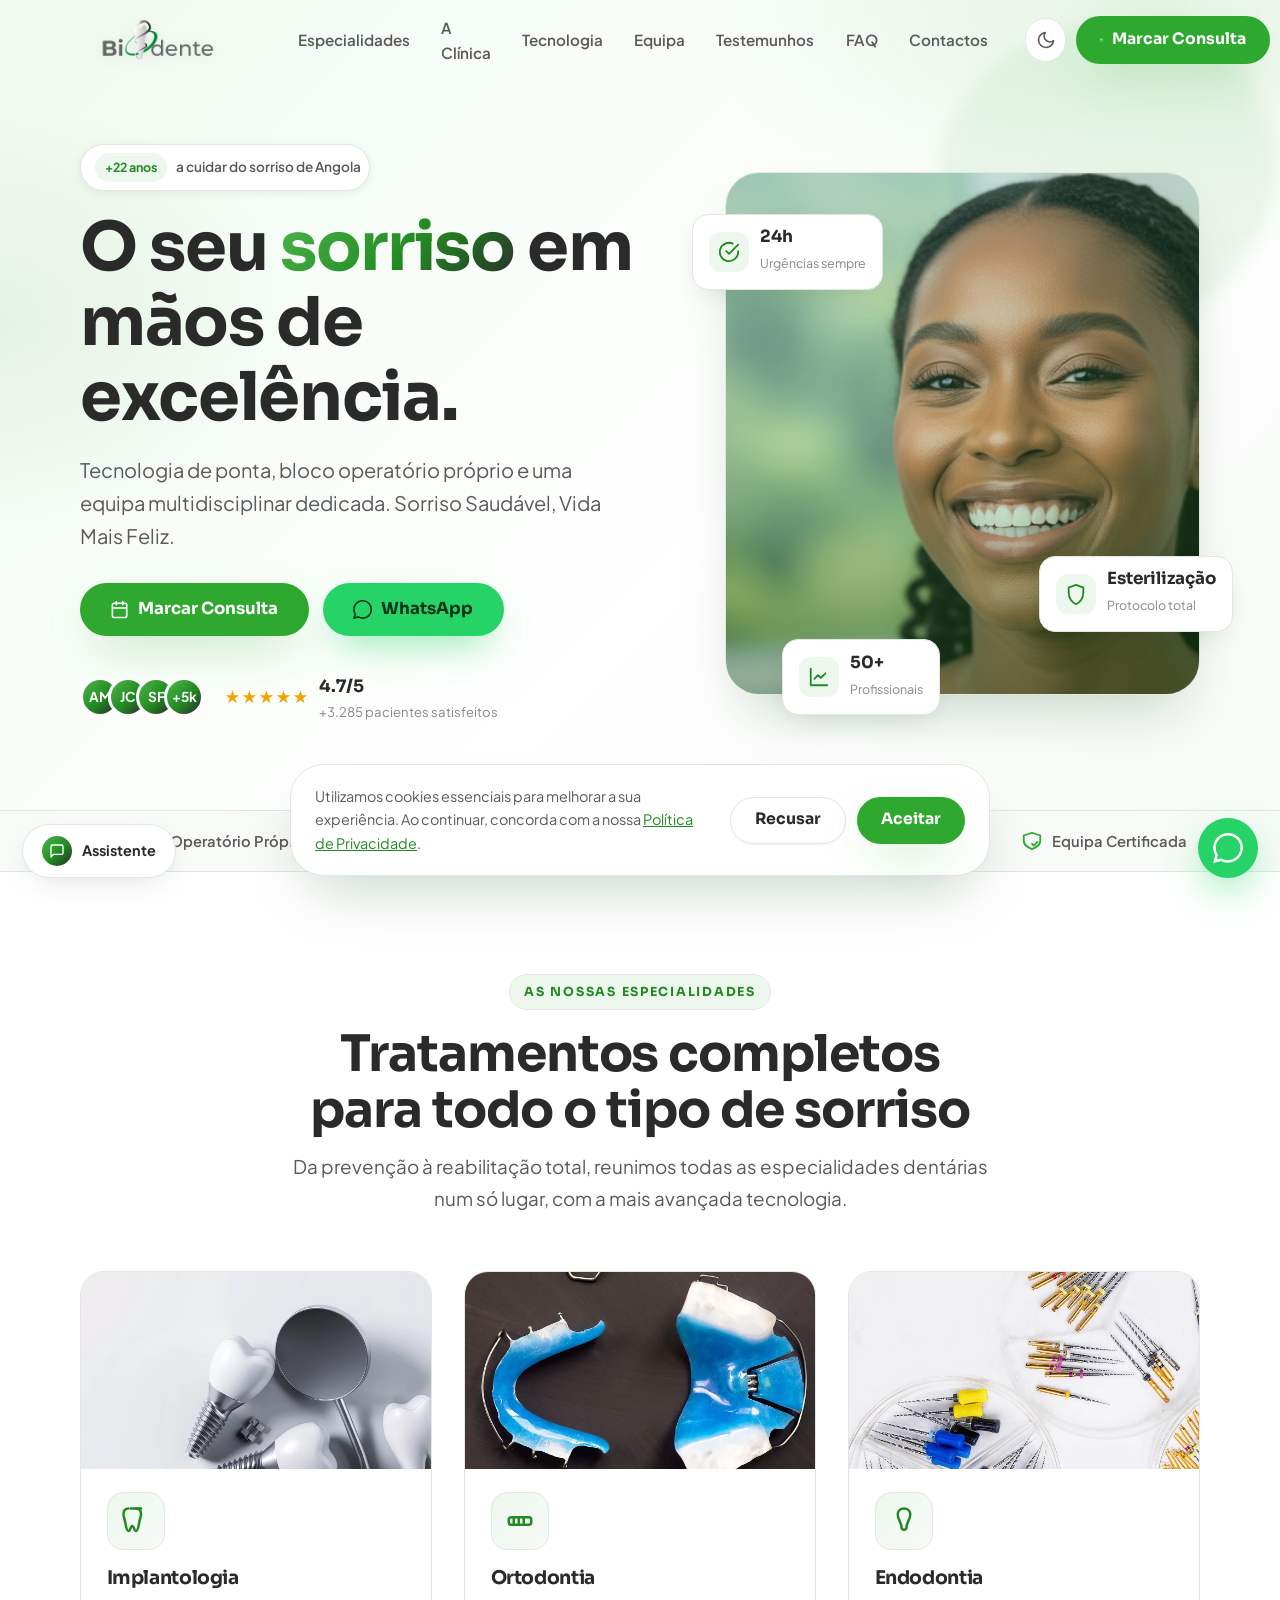
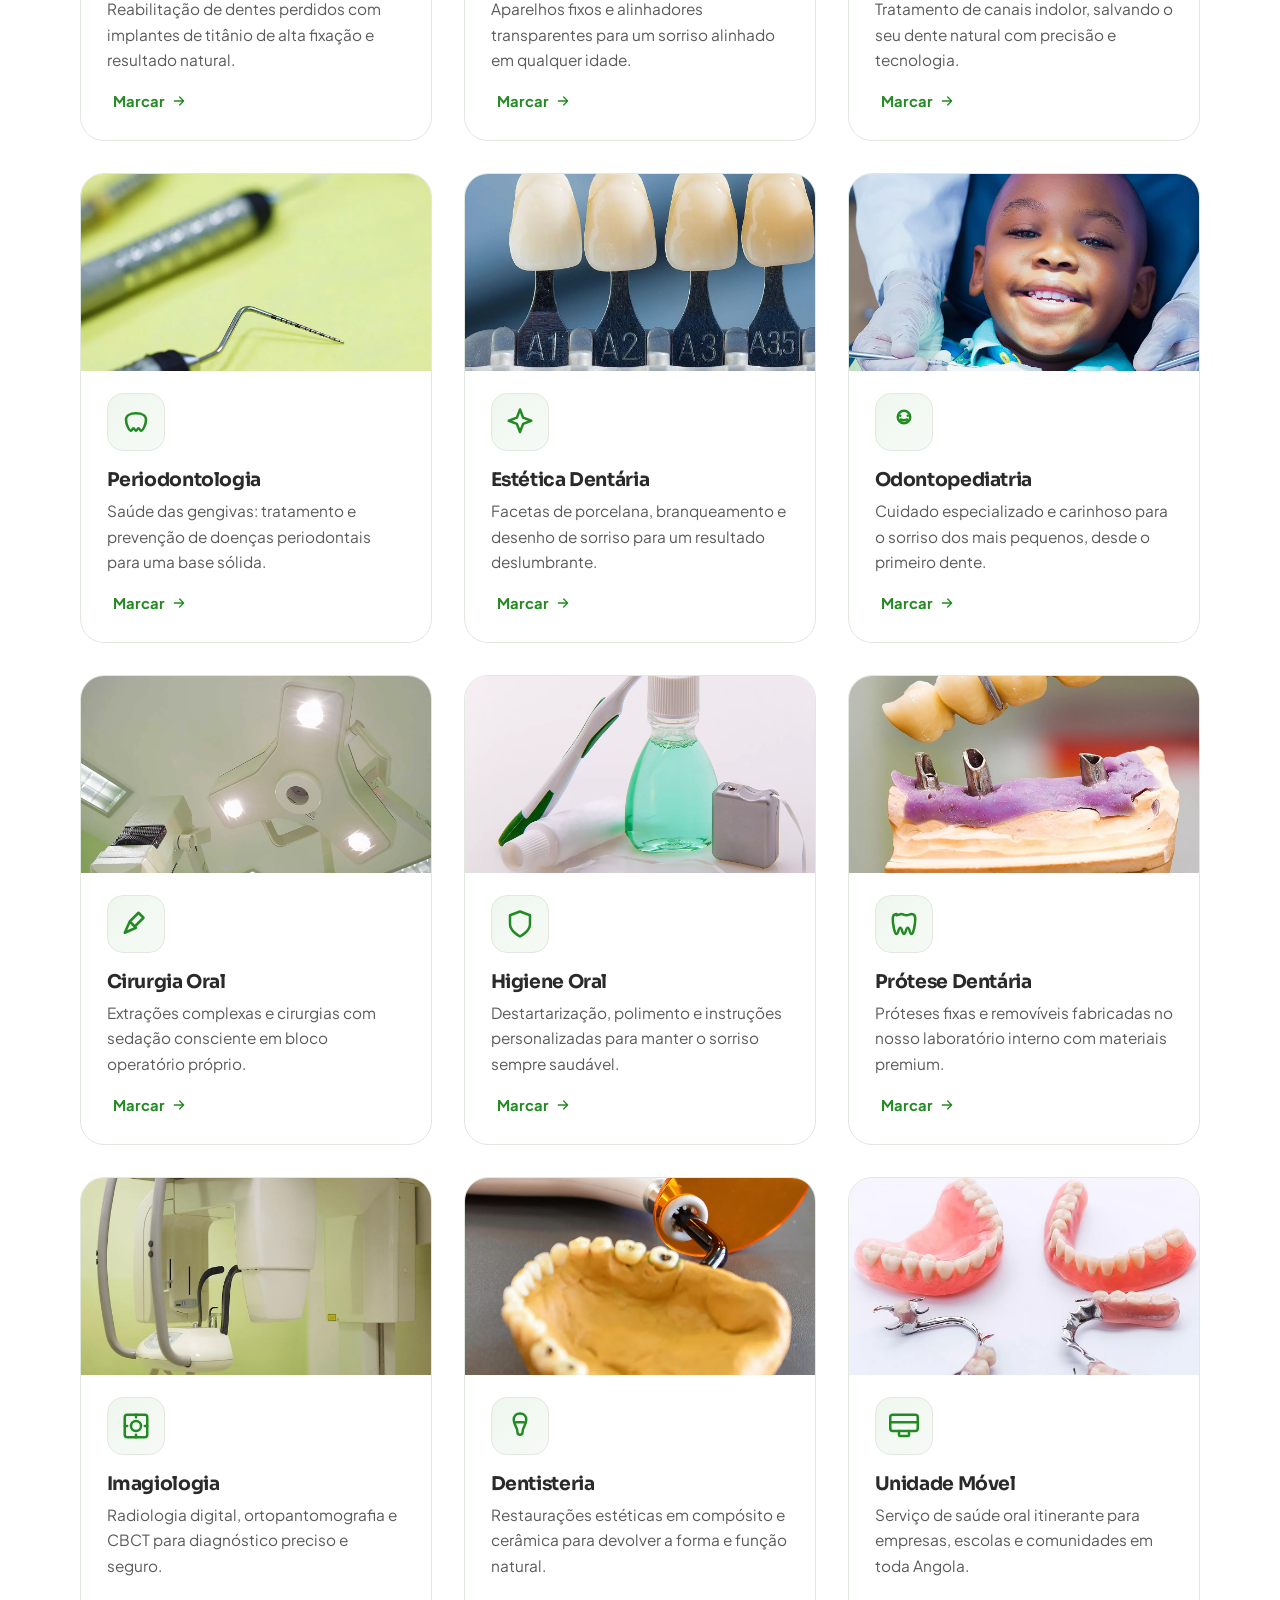
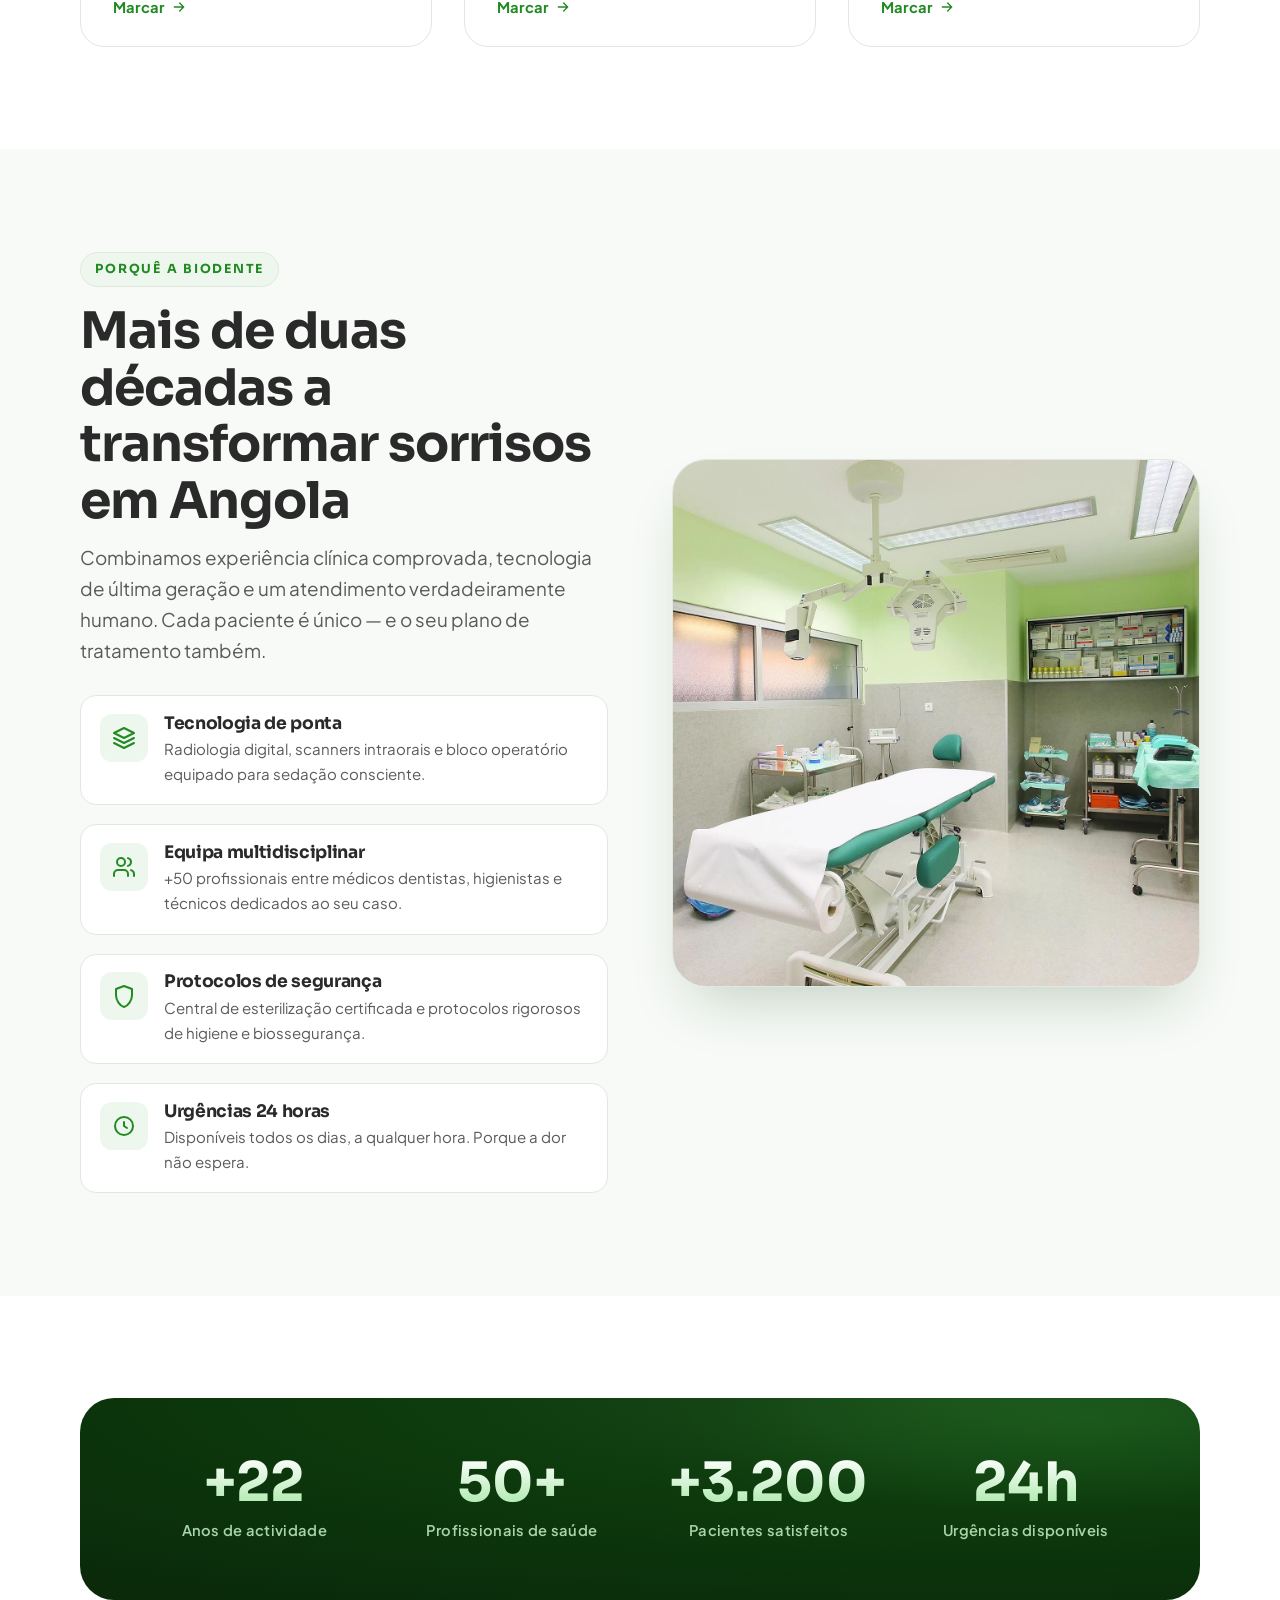
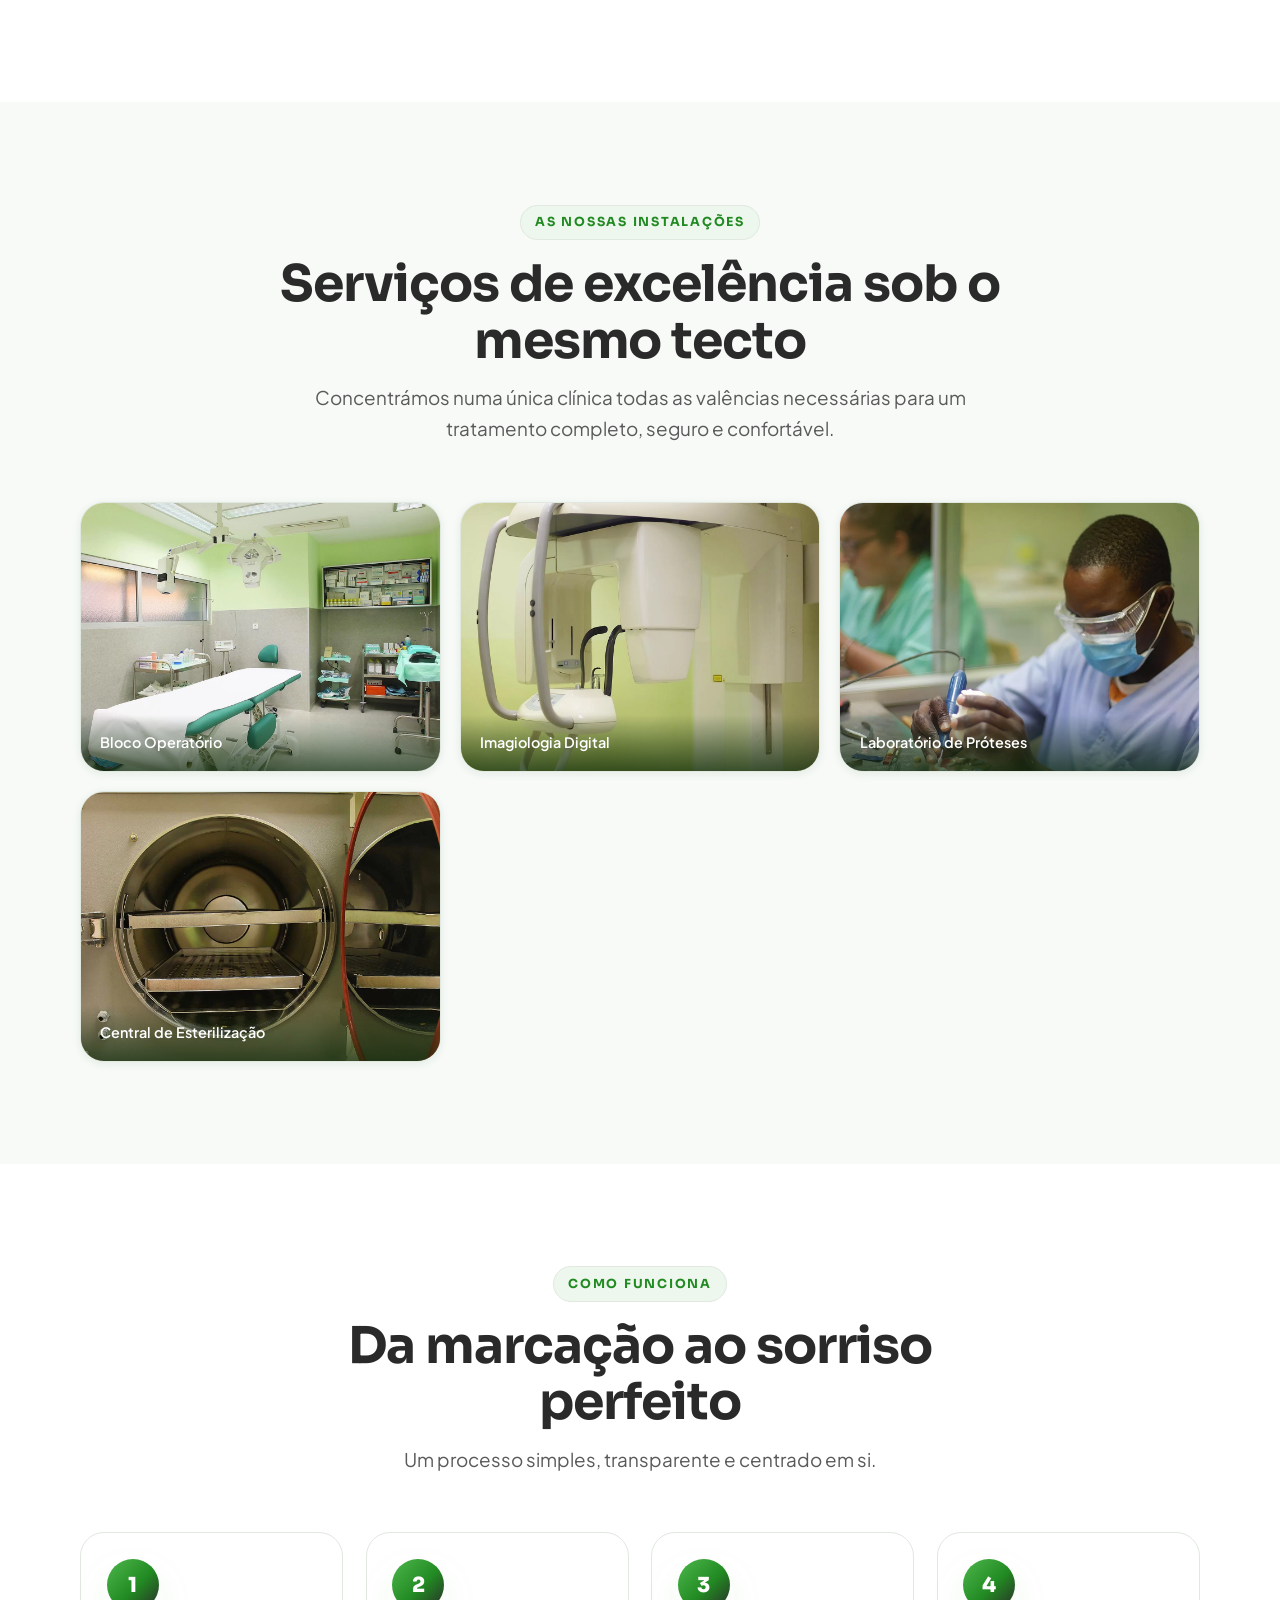
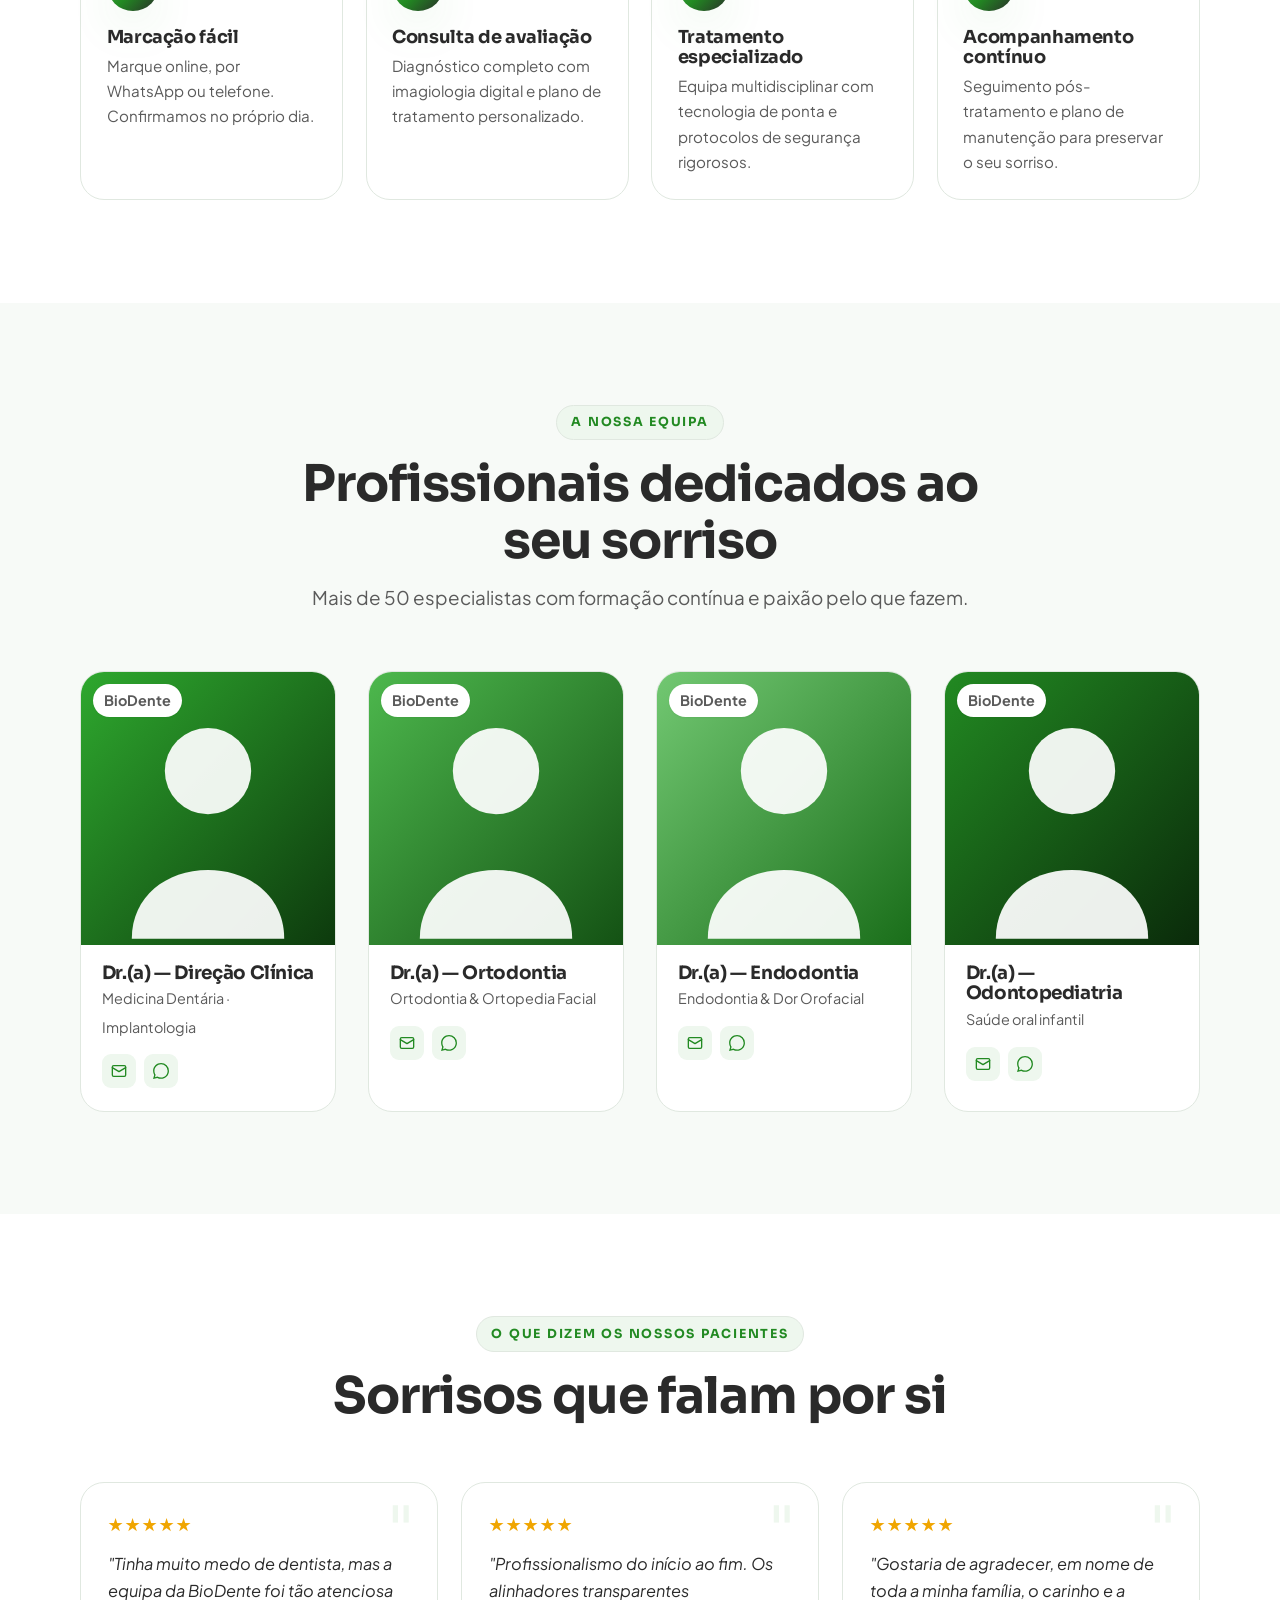
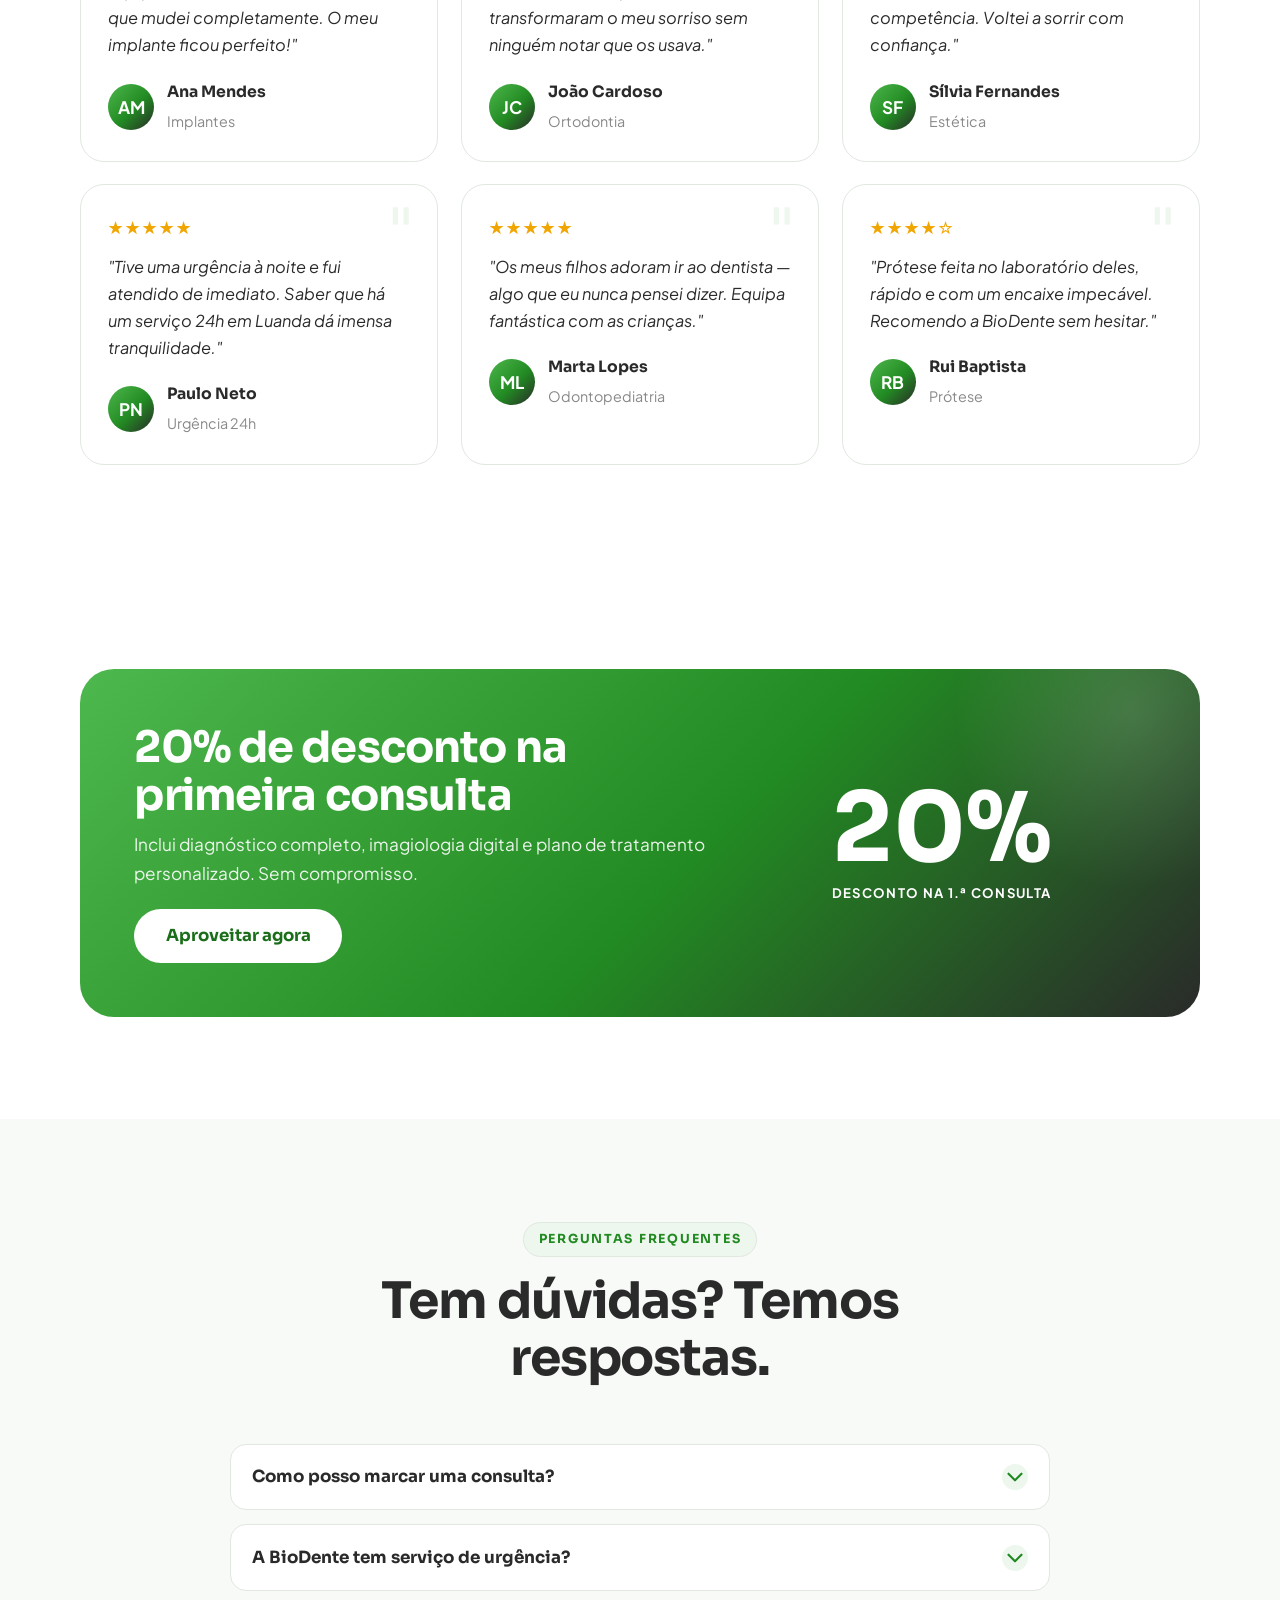
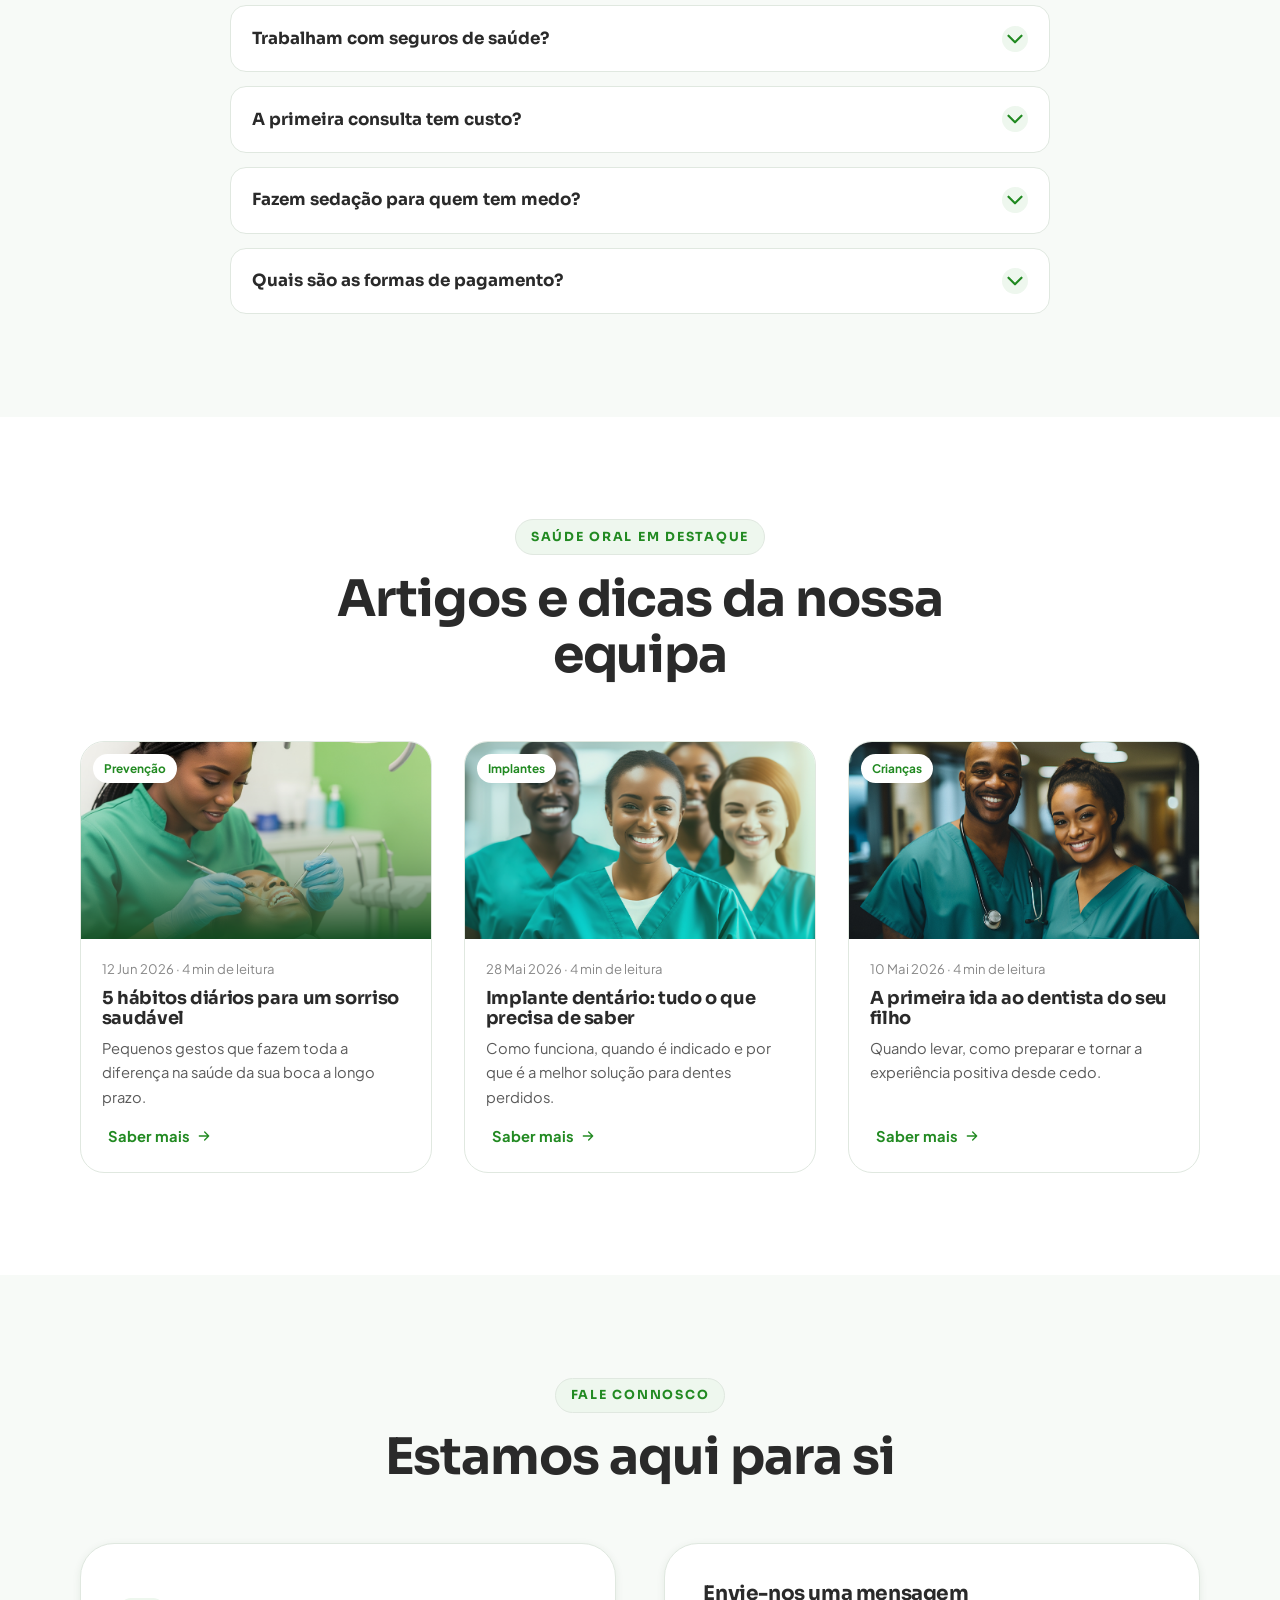
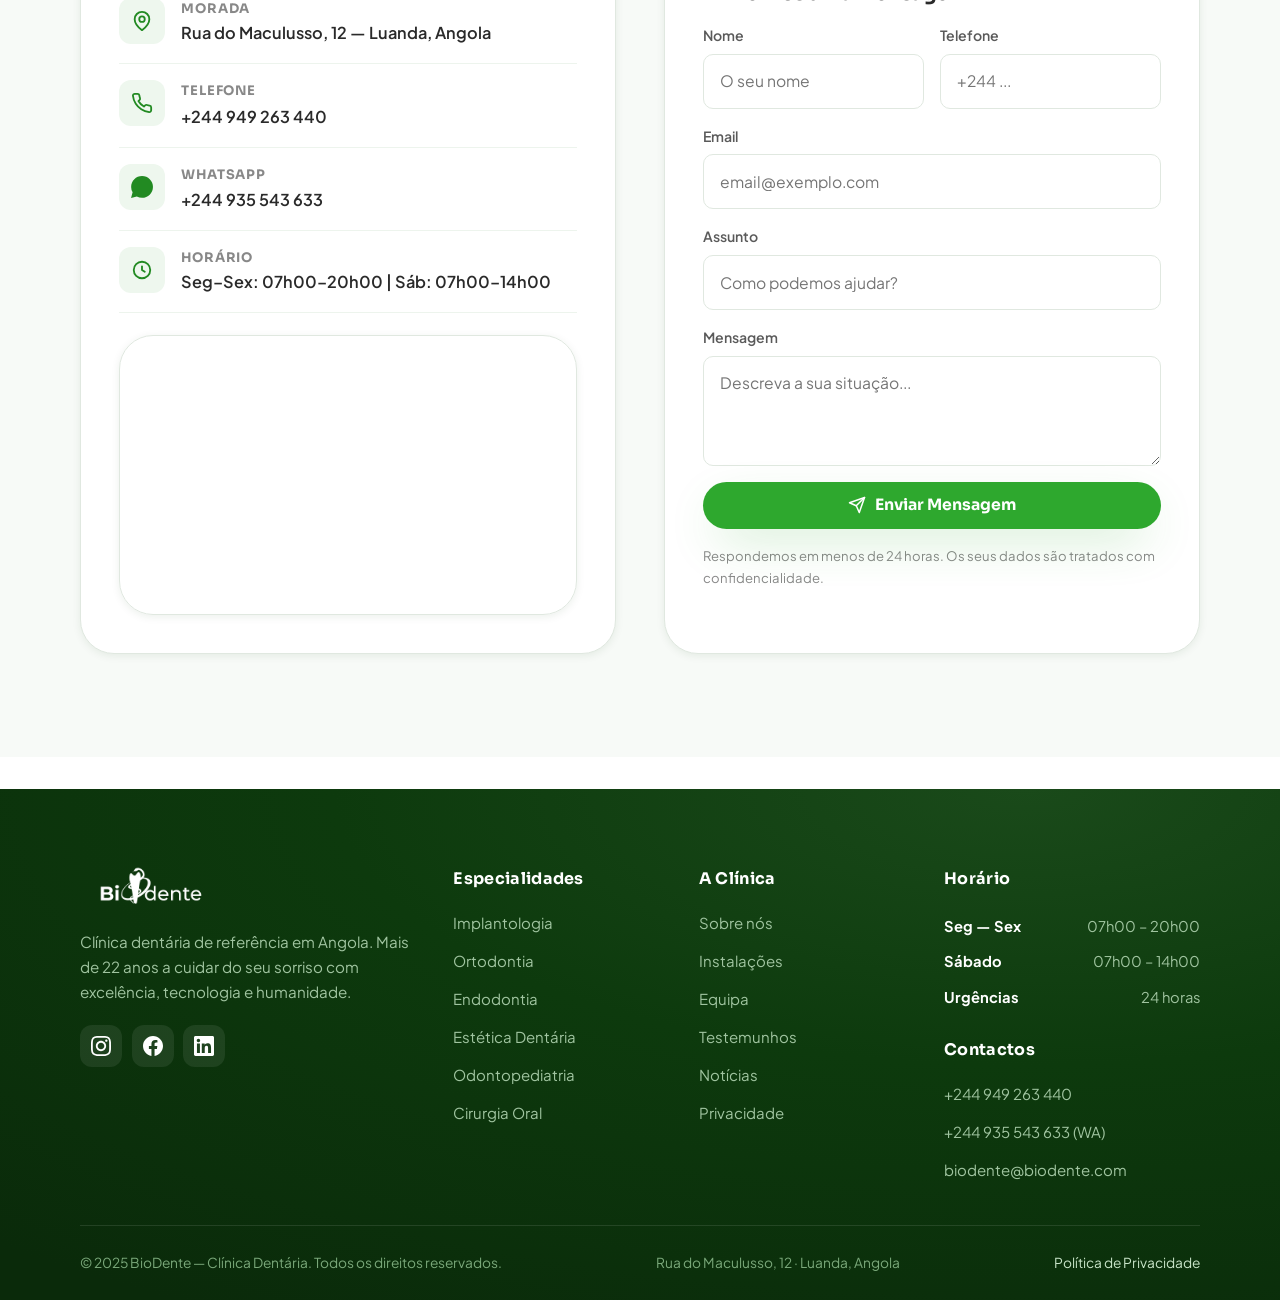
==== commit 038f7611: "feat: redesign completo UI/UX com identidade visual oficial da marca - Logotipo oficial BioDente (cl" ====
--- a/index.html
+++ b/index.html
@@ -3,8 +3,8 @@
 <head>
 <meta charset="UTF-8" />
 <meta name="viewport" content="width=device-width, initial-scale=1, viewport-fit=cover" />
-<meta name="theme-color" content="#00a896" media="(prefers-color-scheme: light)" />
-<meta name="theme-color" content="#061722" media="(prefers-color-scheme: dark)" />
+<meta name="theme-color" content="#2ea82e" media="(prefers-color-scheme: light)" />
+<meta name="theme-color" content="#0f1a0f" media="(prefers-color-scheme: dark)" />
 
 <title>BioDente — Clínica Dentária de Excelência em Luanda | Sorriso Saudável</title>
 <meta name="description" content="BioDente é a clínica dentária de referência em Luanda, Angola. +22 anos de experiência, tecnologia de ponta, bloco operatório próprio e urgências 24h. Implantes, ortodontia, estética dentária e mais. Marque a sua consulta." />
@@ -19,15 +19,17 @@
 <meta property="og:title" content="BioDente — Clínica Dentária de Excelência em Luanda" />
 <meta property="og:description" content="Sorriso Saudável, Vida Mais Feliz. +22 anos a cuidar do seu sorriso com tecnologia de ponta em Luanda. Marque a sua consulta hoje." />
 <meta property="og:url" content="https://biodente.muds.ao/" />
-<meta property="og:image" content="https://biodente.muds.ao/assets/img/og-image.svg" />
+<meta property="og:image" content="https://biodente.muds.ao/assets/img/brand/logo-full.webp" />
 <meta name="twitter:card" content="summary_large_image" />
 <meta name="twitter:title" content="BioDente — Clínica Dentária de Excelência em Luanda" />
 <meta name="twitter:description" content="Sorriso Saudável, Vida Mais Feliz. Clínica dentária de referência em Angola." />
-<meta name="twitter:image" content="https://biodente.muds.ao/assets/img/og-image.svg" />
+<meta name="twitter:image" content="https://biodente.muds.ao/assets/img/brand/logo-full.webp" />
 
 <!-- Icons / PWA -->
-<link rel="icon" type="image/svg+xml" href="assets/img/favicon.svg" />
-<link rel="apple-touch-icon" href="assets/img/favicon.svg" />
+<link rel="icon" type="image/x-icon" href="assets/img/brand/favicon.ico" />
+<link rel="icon" type="image/png" sizes="32x32" href="assets/img/brand/favicon-32.png" />
+<link rel="icon" type="image/png" sizes="16x16" href="assets/img/brand/favicon-16.png" />
+<link rel="apple-touch-icon" sizes="192x192" href="assets/img/brand/icon-192.png" />
 <link rel="manifest" href="manifest.webmanifest" />
 
 <!-- Fonts -->
@@ -43,7 +45,7 @@
   "@context": "https://schema.org",
   "@type": "Dentist",
   "name": "BioDente — Clínica Dentária",
-  "image": "https://biodente.muds.ao/assets/img/og-image.svg",
+  "image": "https://biodente.muds.ao/assets/img/brand/logo-full.webp",
   "@id": "https://biodente.muds.ao/",
   "url": "https://biodente.muds.ao/",
   "telephone": "+244949263440",
@@ -79,23 +81,23 @@
 <header class="header" id="header">
   <div class="container header__inner">
     <a href="#top" class="brand" aria-label="BioDente — página inicial">
-      <svg class="brand__mark" viewBox="0 0 48 48" fill="none" aria-hidden="true">
-        <defs><linearGradient id="bg1" x1="0" y1="0" x2="1" y2="1"><stop offset="0" stop-color="#00c9b1"/><stop offset="1" stop-color="#0a3d5e"/></linearGradient></defs>
-        <rect width="48" height="48" rx="13" fill="url(#bg1)"/>
-        <path d="M24 11c-5 0-7 2.2-10 2.2-2 0-3.4-.7-4.5-.7-.9 0-1.5.6-1.5 2 0 4.4 1.3 9.2 2.8 13.4C12.6 32.8 14.6 39 17 39c1.9 0 2.4-3 3.4-6 .7-2 1.6-3.2 3.6-3.2s2.9 1.2 3.6 3.2c1 3 1.5 6 3.4 6 2.4 0 4.4-6.2 6.7-11.1 1.5-4.2 2.8-9 2.8-13.4 0-1.4-.6-2-1.5-2-1.1 0-2.5.7-4.5.7-3 0-5-2.2-10-2.2Z" fill="#fff"/>
-        <circle cx="24" cy="19" r="2.4" fill="#00c9b1"/>
-      </svg>
-      <span>Bio<b>Dente</b></span>
+      <img
+        src="assets/img/brand/logo-dark.png"
+        alt="BioDente — Clínica Dentária"
+        class="brand__logo"
+        width="160" height="39"
+        loading="eager"
+      />
     </a>
 
     <nav class="nav" aria-label="Navegação principal">
-      <a href="#servicos">Serviços</a>
-      <a href="#sobre">Sobre</a>
+      <a href="#servicos">Especialidades</a>
+      <a href="#sobre">A Clínica</a>
       <a href="#tecnologia">Tecnologia</a>
       <a href="#equipa">Equipa</a>
       <a href="#testemunhos">Testemunhos</a>
       <a href="#faq">FAQ</a>
-      <a href="#contacto">Contacto</a>
+      <a href="#contacto">Contactos</a>
     </nav>
 
     <div class="header__actions">
@@ -119,13 +121,13 @@
   <button class="icon-btn mobile-close" id="mobileClose" aria-label="Fechar menu">
     <svg viewBox="0 0 24 24" fill="none" stroke="currentColor" stroke-width="2" stroke-linecap="round"><path d="M18 6 6 18M6 6l12 12"/></svg>
   </button>
-  <a href="#servicos">Serviços</a>
-  <a href="#sobre">Sobre</a>
+  <a href="#servicos">Especialidades</a>
+  <a href="#sobre">A Clínica</a>
   <a href="#tecnologia">Tecnologia</a>
   <a href="#equipa">Equipa</a>
   <a href="#testemunhos">Testemunhos</a>
   <a href="#faq">FAQ</a>
-  <a href="#contacto">Contacto</a>
+  <a href="#contacto">Contactos</a>
   <button class="btn btn--primary btn--lg" data-open-booking>Marcar Consulta</button>
 </div>
 
@@ -134,7 +136,7 @@
 
 <!-- ============ HERO ============ -->
 <section class="hero">
-  <svg class="hero__blob" style="top:-10%;right:-6%;width:520px" viewBox="0 0 200 200"><path fill="#00c9b1" opacity=".18" d="M44.7,-58.9C57.1,-49.1,65.5,-34.3,68.9,-18.6C72.3,-2.9,70.7,13.7,63.6,27.5C56.5,41.3,43.9,52.3,29.7,59.2C15.5,66.1,-0.3,68.9,-15.9,65.6C-31.5,62.3,-46.9,52.9,-56.6,39.6C-66.3,26.3,-70.3,9.1,-67.9,-6.7C-65.5,-22.5,-56.7,-36.9,-44.7,-46.8C-32.7,-56.7,-17.4,-62.1,-0.7,-61.2C16,-60.3,32,-68.7,44.7,-58.9Z" transform="translate(100 100)"/></svg>
+  <svg class="hero__blob" style="top:-8%;right:-5%;width:480px;opacity:.5" viewBox="0 0 200 200"><path fill="#2ea82e" opacity=".15" d="M44.7,-58.9C57.1,-49.1,65.5,-34.3,68.9,-18.6C72.3,-2.9,70.7,13.7,63.6,27.5C56.5,41.3,43.9,52.3,29.7,59.2C15.5,66.1,-0.3,68.9,-15.9,65.6C-31.5,62.3,-46.9,52.9,-56.6,39.6C-66.3,26.3,-70.3,9.1,-67.9,-6.7C-65.5,-22.5,-56.7,-36.9,-44.7,-46.8C-32.7,-56.7,-17.4,-62.1,-0.7,-61.2C16,-60.3,32,-68.7,44.7,-58.9Z" transform="translate(100 100)"/></svg>
   <div class="container hero__grid">
     <div class="hero__content reveal">
       <span class="hero__badge"><span class="pill">+22 anos</span> a cuidar do sorriso de Angola</span>
@@ -146,7 +148,7 @@
           Marcar Consulta
         </button>
         <a class="btn btn--wa btn--lg" href="https://wa.me/244935543633?text=Ol%C3%A1%20BioDente!%20Gostaria%20de%20marcar%20uma%20consulta." target="_blank" rel="noopener">
-          <svg viewBox="0 0 24 24" fill="currentColor"><path d="M.06 24l1.69-6.16a11.87 11.87 0 0 1-1.6-5.96C.15 5.32 5.48 0 12.06 0a11.8 11.8 0 0 1 8.41 3.49 11.8 11.8 0 0 1 3.48 8.4c0 6.58-5.34 11.91-11.9 11.91a11.9 11.9 0 0 1-5.7-1.45L.06 24zM6.6 20.13c1.68.99 3.28 1.59 5.45 1.59 5.45 0 9.9-4.43 9.9-9.88a9.83 9.83 0 0 0-2.9-7A9.78 9.78 0 0 0 12.06 2c-5.46 0-9.9 4.43-9.9 9.88 0 2.28.67 3.99 1.79 5.78l-.99 3.61 3.64-1.14zm11.4-5.55c-.07-.12-.27-.2-.57-.35-.3-.15-1.76-.87-2.03-.97-.27-.1-.47-.15-.67.15-.2.3-.77.97-.94 1.17-.17.2-.35.22-.65.07-.3-.15-1.25-.46-2.39-1.47-.88-.79-1.48-1.76-1.65-2.06-.17-.3-.02-.46.13-.61.13-.13.3-.35.45-.52.15-.17.2-.3.3-.5.1-.2.05-.37-.02-.52-.07-.15-.67-1.62-.92-2.22-.24-.58-.49-.5-.67-.51l-.57-.01c-.2 0-.52.07-.79.37-.27.3-1.04 1.02-1.04 2.49 0 1.47 1.07 2.89 1.22 3.09.15.2 2.1 3.2 5.08 4.49.71.31 1.26.49 1.69.62.71.23 1.36.2 1.87.12.57-.09 1.76-.72 2-1.41.25-.69.25-1.28.17-1.41z"/></svg>
+          <svg viewBox="0 0 24 24" fill="currentColor"><path d="M.06 24l1.69-6.16a11.87 11.87 0 0 1-1.6-5.96C.15 5.32 5.48 0 12.06 0a11.8 11.8 0 0 1 8.41 3.49 11.8 11.8 0 0 1 3.48 8.4c0 6.58-5.34 11.91-11.9 11.91a11.9 11.9 0 0 1-5.7-1.45L.06 24zM6.6 20.13c1.68.99 3.28 1.59 5.45 1.59 5.45 0 9.9-4.43 9.9-9.88a9.83 9.83 0 0 0-2.9-7A9.78 9.78 0 0 0 12.06 2c-5.46 0-9.9 4.43-9.9 9.88 0 2.28.67 3.99 1.79 5.78l-.99 3.61 3.64-1.14z"/></svg>
           WhatsApp
         </a>
       </div>
@@ -163,7 +165,12 @@
 
     <div class="hero__visual reveal" data-delay="1">
       <div class="hero__card">
-        <img src="https://images.unsplash.com/photo-1606811841689-23dfddce3e95?auto=format&fit=crop&w=900&q=80" alt="Paciente com sorriso saudável na clínica BioDente" loading="eager" onerror="this.style.display='none'" />
+        <img
+          src="assets/img/hero/hero-1.png"
+          alt="Paciente com sorriso saudável na clínica BioDente"
+          loading="eager"
+          onerror="this.src='https://images.unsplash.com/photo-1606811841689-23dfddce3e95?auto=format&fit=crop&w=900&q=80'"
+        />
         <div class="hero__card-overlay"></div>
       </div>
       <div class="floaty floaty--1">
@@ -222,50 +229,22 @@
           <div><h4>Equipa multidisciplinar</h4><p>+50 profissionais entre médicos dentistas, higienistas e técnicos dedicados ao seu caso.</p></div>
         </div>
         <div class="feature">
-          <span class="feature__ic"><svg viewBox="0 0 24 24" fill="none" stroke="currentColor" stroke-width="2" stroke-linecap="round" stroke-linejoin="round"><path d="M19 14c1.5-1.5 3-3.3 3-5.5A5.5 5.5 0 0 0 12 5 5.5 5.5 0 0 0 2 8.5c0 2.2 1.5 4 3 5.5l7 7Z"/></svg></span>
-          <div><h4>Atendimento humanizado</h4><p>Acompanhamos cada passo do tratamento com empatia, transparência e zero surpresas.</p></div>
+          <span class="feature__ic"><svg viewBox="0 0 24 24" fill="none" stroke="currentColor" stroke-width="2" stroke-linecap="round" stroke-linejoin="round"><path d="M12 2 4 5v6c0 5.5 3.8 10.7 8 12 4.2-1.3 8-6.5 8-12V5l-8-3Z"/></svg></span>
+          <div><h4>Protocolos de segurança</h4><p>Central de esterilização certificada e protocolos rigorosos de higiene e biossegurança.</p></div>
         </div>
         <div class="feature">
-          <span class="feature__ic"><svg viewBox="0 0 24 24" fill="none" stroke="currentColor" stroke-width="2" stroke-linecap="round" stroke-linejoin="round"><path d="M12 2v20M17 5H9.5a3.5 3.5 0 0 0 0 7h5a3.5 3.5 0 0 1 0 7H6"/></svg></span>
-          <div><h4>Planos flexíveis</h4><p>Orçamento detalhado, opções de pagamento facilitado e protocolos com seguros de saúde.</p></div>
+          <span class="feature__ic"><svg viewBox="0 0 24 24" fill="none" stroke="currentColor" stroke-width="2" stroke-linecap="round" stroke-linejoin="round"><path d="M12 8v4l3 2"/><circle cx="12" cy="12" r="9"/></svg></span>
+          <div><h4>Urgências 24 horas</h4><p>Disponíveis todos os dias, a qualquer hora. Porque a dor não espera.</p></div>
         </div>
       </div>
     </div>
     <div class="why__media reveal" data-delay="1">
-      <img src="https://images.unsplash.com/photo-1629909613654-28e377c37b09?auto=format&fit=crop&w=800&q=80" alt="Consultório moderno da BioDente em Luanda" loading="lazy" onerror="this.parentNode.classList.add('placeholder')" />
-    </div>
-  </div>
-</section>
-
-<!-- ============ TECHNOLOGY / FACILITIES ============ -->
-<section class="section" id="tecnologia">
-  <div class="container">
-    <div class="section-head center reveal">
-      <span class="eyebrow">Instalações & Tecnologia</span>
-      <h2 class="section-title">Uma clínica preparada para tudo</h2>
-      <p class="section-sub">Estrutura completa, num só edifício, para que o seu tratamento seja seguro, rápido e confortável do início ao fim.</p>
-    </div>
-    <div class="grid cards">
-      <article class="card reveal">
-        <div class="card__ic"><svg viewBox="0 0 24 24" fill="none" stroke="currentColor" stroke-width="2" stroke-linecap="round" stroke-linejoin="round"><path d="M8 2h8M12 2v6M6 22h12a2 2 0 0 0 2-2v-5.5a6 6 0 0 0-3.5-5.5L12 8 7.5 9A6 6 0 0 0 4 14.5V20a2 2 0 0 0 2 2Z"/></svg></div>
-        <h3>Bloco Operatório</h3>
-        <p>Sala cirúrgica própria com capacidade para sedação consciente e anestesia geral em total segurança.</p>
-      </article>
-      <article class="card reveal" data-delay="1">
-        <div class="card__ic"><svg viewBox="0 0 24 24" fill="none" stroke="currentColor" stroke-width="2" stroke-linecap="round" stroke-linejoin="round"><rect x="3" y="3" width="18" height="18" rx="2"/><circle cx="12" cy="12" r="4"/><path d="M12 3v2M12 19v2M3 12h2M19 12h2"/></svg></div>
-        <h3>Imagiologia Digital</h3>
-        <p>Raio-X panorâmico, telerradiografia e tomografia digital para diagnósticos precisos e imediatos.</p>
-      </article>
-      <article class="card reveal" data-delay="2">
-        <div class="card__ic"><svg viewBox="0 0 24 24" fill="none" stroke="currentColor" stroke-width="2" stroke-linecap="round" stroke-linejoin="round"><path d="M9 3v6.5L4.5 17a2 2 0 0 0 1.7 3h11.6a2 2 0 0 0 1.7-3L15 9.5V3M8 3h8M9 14h6"/></svg></div>
-        <h3>Laboratório de Prótese</h3>
-        <p>Fabrico interno de próteses e coroas — prazos mais curtos e ajuste perfeito ao seu sorriso.</p>
-      </article>
-      <article class="card reveal">
-        <div class="card__ic"><svg viewBox="0 0 24 24" fill="none" stroke="currentColor" stroke-width="2" stroke-linecap="round" stroke-linejoin="round"><path d="M12 2 4 5v6c0 5.5 3.8 10.7 8 12 4.2-1.3 8-6.5 8-12V5l-8-3Z"/><path d="m9 12 2 2 4-4"/></svg></div>
-        <h3>Central de Esterilização</h3>
-        <p>Protocolos rigorosos de biossegurança que garantem a sua proteção em cada atendimento.</p>
-      </article>
+      <img
+        src="assets/img/clinic/bloco.webp"
+        alt="Instalações modernas da BioDente — bloco operatório"
+        loading="lazy"
+        onerror="this.parentElement.style.background='var(--grad-deep)'"
+      />
     </div>
   </div>
 </section>
@@ -274,70 +253,113 @@
 <section class="section">
   <div class="container">
     <div class="stats reveal">
-      <div class="stats__grid" id="statsGrid">
-        <div class="stat"><b data-count="22" data-suffix="+">0</b><span>Anos de experiência</span></div>
-        <div class="stat"><b data-count="50" data-suffix="+">0</b><span>Profissionais</span></div>
-        <div class="stat"><b data-count="35" data-suffix="K+">0</b><span>Sorrisos tratados</span></div>
-        <div class="stat"><b data-count="98" data-suffix="%">0</b><span>Recomendam-nos</span></div>
+      <div class="stats__grid">
+        <div class="stat"><b>+22</b><span>Anos de actividade</span></div>
+        <div class="stat"><b>50+</b><span>Profissionais de saúde</span></div>
+        <div class="stat"><b>+3.200</b><span>Pacientes satisfeitos</span></div>
+        <div class="stat"><b>24h</b><span>Urgências disponíveis</span></div>
+      </div>
+    </div>
+  </div>
+</section>
+
+<!-- ============ TECHNOLOGY ============ -->
+<section class="section section--tint" id="tecnologia">
+  <div class="container">
+    <div class="section-head center reveal">
+      <span class="eyebrow">As nossas instalações</span>
+      <h2 class="section-title">Serviços de excelência sob o mesmo tecto</h2>
+      <p class="section-sub">Concentrámos numa única clínica todas as valências necessárias para um tratamento completo, seguro e confortável.</p>
+    </div>
+    <div class="gallery reveal">
+      <div class="gallery__item">
+        <img src="assets/img/clinic/bloco.webp" alt="Bloco Operatório BioDente" loading="lazy" onerror="this.style.display='none'" />
+        <div class="gallery__caption">Bloco Operatório</div>
+      </div>
+      <div class="gallery__item">
+        <img src="assets/img/services/imagiologia.webp" alt="Imagiologia Digital BioDente" loading="lazy" onerror="this.style.display='none'" />
+        <div class="gallery__caption">Imagiologia Digital</div>
+      </div>
+      <div class="gallery__item">
+        <img src="assets/img/services/laboratorio.webp" alt="Laboratório de Próteses BioDente" loading="lazy" onerror="this.style.display='none'" />
+        <div class="gallery__caption">Laboratório de Próteses</div>
+      </div>
+      <div class="gallery__item">
+        <img src="assets/img/clinic/central.webp" alt="Central de Esterilização BioDente" loading="lazy" onerror="this.style.display='none'" />
+        <div class="gallery__caption">Central de Esterilização</div>
       </div>
     </div>
   </div>
 </section>
 
 <!-- ============ PROCESS ============ -->
-<section class="section section--tint">
+<section class="section" id="processo">
   <div class="container">
     <div class="section-head center reveal">
       <span class="eyebrow">Como funciona</span>
-      <h2 class="section-title">O seu caminho para um sorriso saudável</h2>
-      <p class="section-sub">Um processo simples e transparente, pensado para o seu conforto.</p>
+      <h2 class="section-title">Da marcação ao sorriso perfeito</h2>
+      <p class="section-sub">Um processo simples, transparente e centrado em si.</p>
     </div>
     <div class="steps">
-      <div class="step reveal"><div class="step__n"></div><h4>Marcação</h4><p>Marque online, por WhatsApp ou telefone em segundos. Escolha o dia e a hora que lhe convêm.</p></div>
-      <div class="step reveal" data-delay="1"><div class="step__n"></div><h4>Avaliação</h4><p>Consulta de diagnóstico completa com imagiologia digital e plano de tratamento personalizado.</p></div>
-      <div class="step reveal" data-delay="2"><div class="step__n"></div><h4>Tratamento</h4><p>A nossa equipa executa o plano com tecnologia avançada e máximo conforto em cada sessão.</p></div>
-      <div class="step reveal" data-delay="3"><div class="step__n"></div><h4>Acompanhamento</h4><p>Consultas de controlo e manutenção para manter o seu sorriso perfeito por muitos anos.</p></div>
+      <div class="step reveal">
+        <div class="step__n"></div>
+        <h4>Marcação fácil</h4>
+        <p>Marque online, por WhatsApp ou telefone. Confirmamos no próprio dia.</p>
+      </div>
+      <div class="step reveal" data-delay="1">
+        <div class="step__n"></div>
+        <h4>Consulta de avaliação</h4>
+        <p>Diagnóstico completo com imagiologia digital e plano de tratamento personalizado.</p>
+      </div>
+      <div class="step reveal" data-delay="2">
+        <div class="step__n"></div>
+        <h4>Tratamento especializado</h4>
+        <p>Equipa multidisciplinar com tecnologia de ponta e protocolos de segurança rigorosos.</p>
+      </div>
+      <div class="step reveal" data-delay="3">
+        <div class="step__n"></div>
+        <h4>Acompanhamento contínuo</h4>
+        <p>Seguimento pós-tratamento e plano de manutenção para preservar o seu sorriso.</p>
+      </div>
     </div>
   </div>
 </section>
 
 <!-- ============ TEAM ============ -->
-<section class="section" id="equipa">
+<section class="section section--tint" id="equipa">
   <div class="container">
     <div class="section-head center reveal">
       <span class="eyebrow">A nossa equipa</span>
-      <h2 class="section-title">Especialistas em quem pode confiar</h2>
-      <p class="section-sub">Profissionais experientes e em formação contínua, dedicados a oferecer o melhor cuidado a cada paciente.</p>
+      <h2 class="section-title">Profissionais dedicados ao seu sorriso</h2>
+      <p class="section-sub">Mais de 50 especialistas com formação contínua e paixão pelo que fazem.</p>
     </div>
     <div class="grid team-grid" id="teamGrid"><!-- injected by JS --></div>
-    <p class="center" style="margin-top:1.6rem;color:var(--text-mute);font-size:.86rem">Perfis ilustrativos — substituir por fotografias e nomes reais da equipa BioDente.</p>
   </div>
 </section>
 
 <!-- ============ TESTIMONIALS ============ -->
-<section class="section section--tint" id="testemunhos">
-  <div class="container">
-    <div class="section-head center reveal">
-      <span class="eyebrow">Histórias de sorrisos</span>
-      <h2 class="section-title">O que dizem os nossos pacientes</h2>
-      <p class="section-sub">Classificação média de 4.7/5 com base em mais de 3.285 avaliações.</p>
+<section class="section" id="testemunhos">
+  <div class="container">
+    <div class="section-head center reveal">
+      <span class="eyebrow">O que dizem os nossos pacientes</span>
+      <h2 class="section-title">Sorrisos que falam por si</h2>
     </div>
     <div class="testi-track" id="testiTrack"><!-- injected by JS --></div>
   </div>
 </section>
 
-<!-- ============ PROMO ============ -->
+<!-- ============ PROMO BANNER ============ -->
 <section class="section">
   <div class="container">
     <div class="promo reveal">
       <div>
-        <h2>Primeira consulta com 20% de desconto</h2>
-        <p>Conheça a BioDente com uma avaliação completa e um plano de tratamento personalizado. Vagas limitadas todos os meses.</p>
-        <button class="btn btn--white btn--lg" data-open-booking>Garantir o meu desconto</button>
+        <h2>20% de desconto na primeira consulta</h2>
+        <p>Inclui diagnóstico completo, imagiologia digital e plano de tratamento personalizado. Sem compromisso.</p>
+        <button class="btn btn--white btn--lg" data-open-booking>Aproveitar agora</button>
       </div>
       <div class="promo__discount">
-        <b>-20%</b>
-        <span>1ª Consulta</span>
+        <b>20%</b>
+        <span>Desconto na 1.ª consulta</span>
       </div>
     </div>
   </div>
@@ -348,7 +370,7 @@
   <div class="container">
     <div class="section-head center reveal">
       <span class="eyebrow">Perguntas frequentes</span>
-      <h2 class="section-title">Tudo o que precisa de saber</h2>
+      <h2 class="section-title">Tem dúvidas? Temos respostas.</h2>
     </div>
     <div class="faq" id="faqList"><!-- injected by JS --></div>
   </div>
@@ -358,9 +380,8 @@
 <section class="section" id="blog">
   <div class="container">
     <div class="section-head center reveal">
-      <span class="eyebrow">Saúde oral</span>
-      <h2 class="section-title">Artigos & dicas para o seu sorriso</h2>
-      <p class="section-sub">Conteúdo escrito pelos nossos especialistas para cuidar da sua saúde oral em casa.</p>
+      <span class="eyebrow">Saúde oral em destaque</span>
+      <h2 class="section-title">Artigos e dicas da nossa equipa</h2>
     </div>
     <div class="grid posts" id="postsGrid"><!-- injected by JS --></div>
   </div>
@@ -371,71 +392,54 @@
   <div class="container">
     <div class="section-head center reveal">
       <span class="eyebrow">Fale connosco</span>
-      <h2 class="section-title">Marque a sua visita</h2>
-      <p class="section-sub">Estamos no coração de Luanda, prontos para cuidar de si.</p>
+      <h2 class="section-title">Estamos aqui para si</h2>
     </div>
     <div class="contact">
-      <div class="reveal">
-        <div class="contact__panel">
-          <div class="info-row">
-            <span class="ic"><svg viewBox="0 0 24 24" fill="none" stroke="currentColor" stroke-width="2" stroke-linecap="round" stroke-linejoin="round"><path d="M20 10c0 6-8 12-8 12s-8-6-8-12a8 8 0 0 1 16 0Z"/><circle cx="12" cy="10" r="3"/></svg></span>
-            <div><b>Morada</b><p>Rua do Maculusso, 12 — Luanda, Angola</p></div>
+      <div class="contact__panel reveal">
+        <div class="info-row">
+          <span class="ic"><svg viewBox="0 0 24 24" fill="none" stroke="currentColor" stroke-width="2" stroke-linecap="round" stroke-linejoin="round"><path d="M20 10c0 6-8 12-8 12S4 16 4 10a8 8 0 0 1 16 0Z"/><circle cx="12" cy="10" r="3"/></svg></span>
+          <div><b>Morada</b><p>Rua do Maculusso, 12 — Luanda, Angola</p></div>
+        </div>
+        <div class="info-row">
+          <span class="ic"><svg viewBox="0 0 24 24" fill="none" stroke="currentColor" stroke-width="2" stroke-linecap="round" stroke-linejoin="round"><path d="M22 16.9v3a2 2 0 0 1-2.2 2 19.8 19.8 0 0 1-8.6-3.1 19.5 19.5 0 0 1-6-6 19.8 19.8 0 0 1-3.1-8.7A2 2 0 0 1 4.1 2h3a2 2 0 0 1 2 1.7 12.8 12.8 0 0 0 .7 2.8 2 2 0 0 1-.4 2.1L8.1 9.9a16 16 0 0 0 6 6l1.3-1.3a2 2 0 0 1 2.1-.4 12.8 12.8 0 0 0 2.8.7A2 2 0 0 1 22 16.9Z"/></svg></span>
+          <div><b>Telefone</b><a href="tel:+244949263440">+244 949 263 440</a></div>
+        </div>
+        <div class="info-row">
+          <span class="ic"><svg viewBox="0 0 24 24" fill="currentColor"><path d="M.06 24l1.69-6.16a11.87 11.87 0 0 1-1.6-5.96C.15 5.32 5.48 0 12.06 0a11.8 11.8 0 0 1 8.41 3.49 11.8 11.8 0 0 1 3.48 8.4c0 6.58-5.34 11.91-11.9 11.91a11.9 11.9 0 0 1-5.7-1.45L.06 24z"/></svg></span>
+          <div><b>WhatsApp</b><a href="https://wa.me/244935543633" target="_blank" rel="noopener">+244 935 543 633</a></div>
+        </div>
+        <div class="info-row">
+          <span class="ic"><svg viewBox="0 0 24 24" fill="none" stroke="currentColor" stroke-width="2" stroke-linecap="round" stroke-linejoin="round"><path d="M12 8v4l3 2"/><circle cx="12" cy="12" r="9"/></svg></span>
+          <div><b>Horário</b><p>Seg–Sex: 07h00–20h00 | Sáb: 07h00–14h00</p></div>
+        </div>
+        <div class="map-embed">
+          <iframe
+            src="https://www.google.com/maps/embed?pb=!1m18!1m12!1m3!1d3942.4!2d13.231!3d-8.815!2m3!1f0!2f0!3f0!3m2!1i1024!2i768!4f13.1!3m3!1m2!1s0x0%3A0x0!2zOMKwNDknMTAuNSJTIDEzwrAxMycxMi4wIkU!5e0!3m2!1spt!2sao!4v1"
+            loading="lazy" title="Localização BioDente" allowfullscreen
+          ></iframe>
+        </div>
+      </div>
+      <div class="contact__panel reveal" data-delay="1">
+        <h3 style="margin-bottom:1.2rem">Envie-nos uma mensagem</h3>
+        <form class="form" id="contactForm">
+          <div class="row">
+            <div class="field"><label for="c-name">Nome</label><input id="c-name" type="text" required placeholder="O seu nome" /></div>
+            <div class="field"><label for="c-phone">Telefone</label><input id="c-phone" type="tel" placeholder="+244 ..." /></div>
           </div>
-          <div class="info-row">
-            <span class="ic"><svg viewBox="0 0 24 24" fill="none" stroke="currentColor" stroke-width="2" stroke-linecap="round" stroke-linejoin="round"><path d="M22 16.9v3a2 2 0 0 1-2.2 2 19.8 19.8 0 0 1-8.6-3 19.5 19.5 0 0 1-6-6 19.8 19.8 0 0 1-3-8.6A2 2 0 0 1 4.1 2h3a2 2 0 0 1 2 1.7c.1.9.4 1.8.7 2.7a2 2 0 0 1-.5 2.1L8.1 9.9a16 16 0 0 0 6 6l1.4-1.2a2 2 0 0 1 2.1-.5c.9.3 1.8.6 2.7.7a2 2 0 0 1 1.7 2Z"/></svg></span>
-            <div><b>Telefone</b><a href="tel:+244949263440">+244 949 263 440</a></div>
-          </div>
-          <div class="info-row">
-            <span class="ic"><svg viewBox="0 0 24 24" fill="currentColor"><path d="M.06 24l1.69-6.16a11.87 11.87 0 0 1-1.6-5.96C.15 5.32 5.48 0 12.06 0a11.8 11.8 0 0 1 8.41 3.49 11.8 11.8 0 0 1 3.48 8.4c0 6.58-5.34 11.91-11.9 11.91a11.9 11.9 0 0 1-5.7-1.45L.06 24zM6.6 20.13c1.68.99 3.28 1.59 5.45 1.59 5.45 0 9.9-4.43 9.9-9.88a9.83 9.83 0 0 0-2.9-7A9.78 9.78 0 0 0 12.06 2c-5.46 0-9.9 4.43-9.9 9.88 0 2.28.67 3.99 1.79 5.78l-.99 3.61 3.64-1.14z"/></svg></span>
-            <div><b>WhatsApp</b><a href="https://wa.me/244935543633" target="_blank" rel="noopener">+244 935 543 633</a></div>
-          </div>
-          <div class="info-row">
-            <span class="ic"><svg viewBox="0 0 24 24" fill="none" stroke="currentColor" stroke-width="2" stroke-linecap="round" stroke-linejoin="round"><rect x="2" y="4" width="20" height="16" rx="2"/><path d="m22 7-10 6L2 7"/></svg></span>
-            <div><b>Email</b><a href="mailto:biodente@biodente.com">biodente@biodente.com</a></div>
-          </div>
-          <div class="info-row">
-            <span class="ic"><svg viewBox="0 0 24 24" fill="none" stroke="currentColor" stroke-width="2" stroke-linecap="round" stroke-linejoin="round"><circle cx="12" cy="12" r="9"/><path d="M12 7v5l3 2"/></svg></span>
-            <div><b>Horário</b><p>Seg–Sex: 07h00–20h00 · Sáb: 07h00–14h00 · Urgências 24h</p></div>
-          </div>
-        </div>
-        <div class="map-embed">
-          <iframe title="Mapa BioDente — Maculusso, Luanda" loading="lazy" referrerpolicy="no-referrer-when-downgrade"
-            src="https://www.google.com/maps?q=Maculusso,Luanda,Angola&output=embed"></iframe>
-        </div>
-      </div>
-
-      <div class="reveal" data-delay="1">
-        <div class="contact__panel">
-          <h3 style="font-size:1.3rem;margin-bottom:.4rem">Envie-nos uma mensagem</h3>
-          <p style="color:var(--text-soft);margin-bottom:1.2rem;font-size:.95rem">Responder-lhe-emos com a maior brevidade. Para urgências, ligue diretamente.</p>
-          <form class="form" id="contactForm" novalidate>
-            <div class="row">
-              <div class="field"><label for="cf-name">Nome</label><input id="cf-name" name="name" type="text" required placeholder="O seu nome" /></div>
-              <div class="field"><label for="cf-phone">Telefone</label><input id="cf-phone" name="phone" type="tel" required placeholder="+244 ..." /></div>
-            </div>
-            <div class="field"><label for="cf-email">Email <span style="color:var(--text-mute);font-weight:400">(opcional)</span></label><input id="cf-email" name="email" type="email" placeholder="email@exemplo.com" /></div>
-            <div class="field"><label for="cf-service">Assunto</label>
-              <select id="cf-service" name="service">
-                <option>Marcação de consulta</option>
-                <option>Implantologia</option>
-                <option>Ortodontia / Aparelhos</option>
-                <option>Estética dentária</option>
-                <option>Urgência</option>
-                <option>Outro assunto</option>
-              </select>
-            </div>
-            <div class="field"><label for="cf-msg">Mensagem</label><textarea id="cf-msg" name="message" placeholder="Como podemos ajudar?"></textarea></div>
-            <button class="btn btn--primary btn--lg btn--block" type="submit">
-              <svg viewBox="0 0 24 24" fill="none" stroke="currentColor" stroke-width="2" stroke-linecap="round" stroke-linejoin="round"><path d="m22 2-7 20-4-9-9-4Z"/><path d="M22 2 11 13"/></svg>
-              Enviar mensagem
-            </button>
-            <p class="form__note">Ao enviar, a sua mensagem será encaminhada para o nosso WhatsApp. Não partilhamos os seus dados.</p>
-          </form>
-        </div>
-      </div>
-    </div>
-  </div>
-</section>
+          <div class="field"><label for="c-email">Email</label><input id="c-email" type="email" placeholder="email@exemplo.com" /></div>
+          <div class="field"><label for="c-subject">Assunto</label><input id="c-subject" type="text" placeholder="Como podemos ajudar?" /></div>
+          <div class="field"><label for="c-msg">Mensagem</label><textarea id="c-msg" placeholder="Descreva a sua situação..."></textarea></div>
+          <button type="submit" class="btn btn--primary btn--block">
+            <svg viewBox="0 0 24 24" fill="none" stroke="currentColor" stroke-width="2" stroke-linecap="round" stroke-linejoin="round"><path d="m22 2-7 20-4-9-9-4 20-7Z"/><path d="M22 2 11 13"/></svg>
+            Enviar Mensagem
+          </button>
+          <p class="form__note">Respondemos em menos de 24 horas. Os seus dados são tratados com confidencialidade.</p>
+        </form>
+      </div>
+    </div>
+  </div>
+</section>
+
 </main>
 
 <!-- ============ FOOTER ============ -->
@@ -443,59 +447,79 @@
   <div class="container">
     <div class="footer__top">
       <div>
-        <a href="#top" class="brand">
-          <svg class="brand__mark" viewBox="0 0 48 48" fill="none" aria-hidden="true"><rect width="48" height="48" rx="13" fill="url(#bg1)"/><path d="M24 11c-5 0-7 2.2-10 2.2-2 0-3.4-.7-4.5-.7-.9 0-1.5.6-1.5 2 0 4.4 1.3 9.2 2.8 13.4C12.6 32.8 14.6 39 17 39c1.9 0 2.4-3 3.4-6 .7-2 1.6-3.2 3.6-3.2s2.9 1.2 3.6 3.2c1 3 1.5 6 3.4 6 2.4 0 4.4-6.2 6.7-11.1 1.5-4.2 2.8-9 2.8-13.4 0-1.4-.6-2-1.5-2-1.1 0-2.5.7-4.5.7-3 0-5-2.2-10-2.2Z" fill="#fff"/></svg>
-          <span>Bio<b>Dente</b></span>
+        <a href="#top" class="brand" aria-label="BioDente">
+          <img
+            src="assets/img/brand/logo-white.png"
+            alt="BioDente"
+            class="brand__logo brand__logo--white"
+            width="140" height="34"
+            loading="lazy"
+          />
         </a>
-        <p class="footer__about">Clínica dentária de referência em Luanda há mais de 22 anos. Sorriso Saudável, Vida Mais Feliz.</p>
+        <p class="footer__about">Clínica dentária de referência em Angola. Mais de 22 anos a cuidar do seu sorriso com excelência, tecnologia e humanidade.</p>
         <div class="footer__socials">
-          <a href="https://www.instagram.com/biodenteangola" target="_blank" rel="noopener" aria-label="Instagram"><svg viewBox="0 0 24 24" fill="none" stroke="currentColor" stroke-width="2"><rect x="2" y="2" width="20" height="20" rx="5"/><circle cx="12" cy="12" r="4"/><circle cx="17.5" cy="6.5" r="1" fill="currentColor" stroke="none"/></svg></a>
-          <a href="https://www.facebook.com/biodenteangola" target="_blank" rel="noopener" aria-label="Facebook"><svg viewBox="0 0 24 24" fill="currentColor"><path d="M14 9h3V6h-3c-2.2 0-4 1.8-4 4v2H7v3h3v7h3v-7h3l1-3h-4v-2c0-.6.4-1 1-1Z"/></svg></a>
-          <a href="https://www.linkedin.com/company/biodente-angola" target="_blank" rel="noopener" aria-label="LinkedIn"><svg viewBox="0 0 24 24" fill="currentColor"><path d="M6.94 5a2 2 0 1 1-4 0 2 2 0 0 1 4 0ZM3 8.5h3.8V21H3V8.5Zm6 0h3.6v1.7h.1c.5-.9 1.7-1.9 3.5-1.9 3.7 0 4.4 2.4 4.4 5.6V21h-3.8v-5.5c0-1.3 0-3-1.9-3s-2.1 1.4-2.1 2.9V21H9V8.5Z"/></svg></a>
-          <a href="https://wa.me/244935543633" target="_blank" rel="noopener" aria-label="WhatsApp"><svg viewBox="0 0 24 24" fill="currentColor"><path d="M.06 24l1.69-6.16a11.87 11.87 0 0 1-1.6-5.96C.15 5.32 5.48 0 12.06 0a11.8 11.8 0 0 1 8.41 3.49 11.8 11.8 0 0 1 3.48 8.4c0 6.58-5.34 11.91-11.9 11.91a11.9 11.9 0 0 1-5.7-1.45L.06 24zM6.6 20.13c1.68.99 3.28 1.59 5.45 1.59 5.45 0 9.9-4.43 9.9-9.88a9.83 9.83 0 0 0-2.9-7A9.78 9.78 0 0 0 12.06 2c-5.46 0-9.9 4.43-9.9 9.88 0 2.28.67 3.99 1.79 5.78l-.99 3.61 3.64-1.14z"/></svg></a>
+          <a href="https://www.instagram.com/biodenteangola" target="_blank" rel="noopener" aria-label="Instagram">
+            <svg viewBox="0 0 24 24" fill="currentColor"><path d="M12 2.163c3.204 0 3.584.012 4.85.07 3.252.148 4.771 1.691 4.919 4.919.058 1.265.069 1.645.069 4.849 0 3.205-.012 3.584-.069 4.849-.149 3.225-1.664 4.771-4.919 4.919-1.266.058-1.644.07-4.85.07-3.204 0-3.584-.012-4.849-.07-3.26-.149-4.771-1.699-4.919-4.92-.058-1.265-.07-1.644-.07-4.849 0-3.204.013-3.583.07-4.849.149-3.227 1.664-4.771 4.919-4.919 1.266-.057 1.645-.069 4.849-.069zm0-2.163c-3.259 0-3.667.014-4.947.072-4.358.2-6.78 2.618-6.98 6.98-.059 1.281-.073 1.689-.073 4.948 0 3.259.014 3.668.072 4.948.2 4.358 2.618 6.78 6.98 6.98 1.281.058 1.689.072 4.948.072 3.259 0 3.668-.014 4.948-.072 4.354-.2 6.782-2.618 6.979-6.98.059-1.28.073-1.689.073-4.948 0-3.259-.014-3.667-.072-4.947-.196-4.354-2.617-6.78-6.979-6.98-1.281-.059-1.69-.073-4.949-.073zm0 5.838c-3.403 0-6.162 2.759-6.162 6.162s2.759 6.163 6.162 6.163 6.162-2.759 6.162-6.163c0-3.403-2.759-6.162-6.162-6.162zm0 10.162c-2.209 0-4-1.79-4-4 0-2.209 1.791-4 4-4s4 1.791 4 4c0 2.21-1.791 4-4 4zm6.406-11.845c-.796 0-1.441.645-1.441 1.44s.645 1.44 1.441 1.44c.795 0 1.439-.645 1.439-1.44s-.644-1.44-1.439-1.44z"/></svg>
+          </a>
+          <a href="https://www.facebook.com/biodenteangola" target="_blank" rel="noopener" aria-label="Facebook">
+            <svg viewBox="0 0 24 24" fill="currentColor"><path d="M24 12.073c0-6.627-5.373-12-12-12s-12 5.373-12 12c0 5.99 4.388 10.954 10.125 11.854v-8.385H7.078v-3.47h3.047V9.43c0-3.007 1.792-4.669 4.533-4.669 1.312 0 2.686.235 2.686.235v2.953H15.83c-1.491 0-1.956.925-1.956 1.874v2.25h3.328l-.532 3.47h-2.796v8.385C19.612 23.027 24 18.062 24 12.073z"/></svg>
+          </a>
+          <a href="https://www.linkedin.com/company/biodente-angola" target="_blank" rel="noopener" aria-label="LinkedIn">
+            <svg viewBox="0 0 24 24" fill="currentColor"><path d="M20.447 20.452h-3.554v-5.569c0-1.328-.027-3.037-1.852-3.037-1.853 0-2.136 1.445-2.136 2.939v5.667H9.351V9h3.414v1.561h.046c.477-.9 1.637-1.85 3.37-1.85 3.601 0 4.267 2.37 4.267 5.455v6.286zM5.337 7.433c-1.144 0-2.063-.926-2.063-2.065 0-1.138.92-2.063 2.063-2.063 1.14 0 2.064.925 2.064 2.063 0 1.139-.925 2.065-2.064 2.065zm1.782 13.019H3.555V9h3.564v11.452zM22.225 0H1.771C.792 0 0 .774 0 1.729v20.542C0 23.227.792 24 1.771 24h20.451C23.2 24 24 23.227 24 22.271V1.729C24 .774 23.2 0 22.222 0h.003z"/></svg>
+          </a>
         </div>
       </div>
       <div>
         <h5>Especialidades</h5>
-        <div class="footer__links">
-          <a href="#servicos">Implantologia</a>
-          <a href="#servicos">Ortodontia</a>
-          <a href="#servicos">Endodontia</a>
-          <a href="#servicos">Estética Dentária</a>
-          <a href="#servicos">Odontopediatria</a>
-        </div>
+        <ul class="footer__links">
+          <li><a href="#servicos">Implantologia</a></li>
+          <li><a href="#servicos">Ortodontia</a></li>
+          <li><a href="#servicos">Endodontia</a></li>
+          <li><a href="#servicos">Estética Dentária</a></li>
+          <li><a href="#servicos">Odontopediatria</a></li>
+          <li><a href="#servicos">Cirurgia Oral</a></li>
+        </ul>
       </div>
       <div>
-        <h5>Clínica</h5>
-        <div class="footer__links">
-          <a href="#sobre">Sobre nós</a>
-          <a href="#tecnologia">Tecnologia</a>
-          <a href="#equipa">Equipa</a>
-          <a href="#blog">Blog</a>
-          <a href="privacidade.html">Privacidade</a>
-        </div>
+        <h5>A Clínica</h5>
+        <ul class="footer__links">
+          <li><a href="#sobre">Sobre nós</a></li>
+          <li><a href="#tecnologia">Instalações</a></li>
+          <li><a href="#equipa">Equipa</a></li>
+          <li><a href="#testemunhos">Testemunhos</a></li>
+          <li><a href="#blog">Notícias</a></li>
+          <li><a href="privacidade.html">Privacidade</a></li>
+        </ul>
       </div>
       <div>
         <h5>Horário</h5>
         <ul class="footer__hours">
-          <li><span>Seg – Sex</span><b>07h – 20h</b></li>
-          <li><span>Sábado</span><b>07h – 14h</b></li>
-          <li><span>Domingo</span><b>Fechado</b></li>
-          <li><span>Urgências</span><b>24 horas</b></li>
+          <li><b>Seg — Sex</b><span>07h00 – 20h00</span></li>
+          <li><b>Sábado</b><span>07h00 – 14h00</span></li>
+          <li><b>Urgências</b><span>24 horas</span></li>
         </ul>
+        <h5 style="margin-top:1.4rem">Contactos</h5>
+        <ul class="footer__links">
+          <li><a href="tel:+244949263440">+244 949 263 440</a></li>
+          <li><a href="https://wa.me/244935543633" target="_blank" rel="noopener">+244 935 543 633 (WA)</a></li>
+          <li><a href="mailto:biodente@biodente.com">biodente@biodente.com</a></li>
+        </ul>
       </div>
     </div>
     <div class="footer__bottom">
-      <span>© <span id="year"></span> BioDente — Clínica Dentária. Todos os direitos reservados.</span>
-      <span>Feito com cuidado em Angola · <a href="https://github.com/am26dev" target="_blank" rel="noopener">MUDS</a></span>
+      <span>© 2025 BioDente — Clínica Dentária. Todos os direitos reservados.</span>
+      <span>Rua do Maculusso, 12 · Luanda, Angola</span>
+      <a href="privacidade.html">Política de Privacidade</a>
     </div>
   </div>
 </footer>
 
-<!-- ============ FLOATING ACTIONS ============ -->
-<a class="fab-wa" href="https://wa.me/244935543633?text=Ol%C3%A1%20BioDente!" target="_blank" rel="noopener" aria-label="Falar no WhatsApp">
-  <svg viewBox="0 0 24 24" fill="currentColor"><path d="M.06 24l1.69-6.16a11.87 11.87 0 0 1-1.6-5.96C.15 5.32 5.48 0 12.06 0a11.8 11.8 0 0 1 8.41 3.49 11.8 11.8 0 0 1 3.48 8.4c0 6.58-5.34 11.91-11.9 11.91a11.9 11.9 0 0 1-5.7-1.45L.06 24zM6.6 20.13c1.68.99 3.28 1.59 5.45 1.59 5.45 0 9.9-4.43 9.9-9.88a9.83 9.83 0 0 0-2.9-7A9.78 9.78 0 0 0 12.06 2c-5.46 0-9.9 4.43-9.9 9.88 0 2.28.67 3.99 1.79 5.78l-.99 3.61 3.64-1.14zm11.4-5.55c-.07-.12-.27-.2-.57-.35-.3-.15-1.76-.87-2.03-.97-.27-.1-.47-.15-.67.15-.2.3-.77.97-.94 1.17-.17.2-.35.22-.65.07-.3-.15-1.25-.46-2.39-1.47-.88-.79-1.48-1.76-1.65-2.06-.17-.3-.02-.46.13-.61.13-.13.3-.35.45-.52.15-.17.2-.3.3-.5.1-.2.05-.37-.02-.52-.07-.15-.67-1.62-.92-2.22-.24-.58-.49-.5-.67-.51l-.57-.01c-.2 0-.52.07-.79.37-.27.3-1.04 1.02-1.04 2.49 0 1.47 1.07 2.89 1.22 3.09.15.2 2.1 3.2 5.08 4.49.71.31 1.26.49 1.69.62.71.23 1.36.2 1.87.12.57-.09 1.76-.72 2-1.41.25-.69.25-1.28.17-1.41z"/></svg>
+<!-- WhatsApp FAB -->
+<a class="fab-wa" href="https://wa.me/244935543633?text=Ol%C3%A1%20BioDente!%20Gostaria%20de%20marcar%20uma%20consulta." target="_blank" rel="noopener" aria-label="Contactar via WhatsApp">
+  <svg viewBox="0 0 24 24" fill="currentColor"><path d="M.06 24l1.69-6.16a11.87 11.87 0 0 1-1.6-5.96C.15 5.32 5.48 0 12.06 0a11.8 11.8 0 0 1 8.41 3.49 11.8 11.8 0 0 1 3.48 8.4c0 6.58-5.34 11.91-11.9 11.91a11.9 11.9 0 0 1-5.7-1.45L.06 24zM6.6 20.13c1.68.99 3.28 1.59 5.45 1.59 5.45 0 9.9-4.43 9.9-9.88a9.83 9.83 0 0 0-2.9-7A9.78 9.78 0 0 0 12.06 2c-5.46 0-9.9 4.43-9.9 9.88 0 2.28.67 3.99 1.79 5.78l-.99 3.61 3.64-1.14z"/></svg>
 </a>
+
+<!-- Back to top -->
 <button class="to-top" id="toTop" aria-label="Voltar ao topo">
   <svg viewBox="0 0 24 24" fill="none" stroke="currentColor" stroke-width="2" stroke-linecap="round" stroke-linejoin="round"><path d="m18 15-6-6-6 6"/></svg>
 </button>
--- a/assets/css/styles.css
+++ b/assets/css/styles.css
@@ -1,68 +1,68 @@
 /* =========================================================================
-   BioDente — Clínica Dentária | Design System
+   BioDente — Clínica Dentária | Design System v2
    Author: am26dev (MUDS)
-   A premium, accessible, high-performance design system.
+   Brand-aligned, premium, accessible, high-performance design system.
    ========================================================================= */
 
 /* ---------- Design Tokens ---------- */
 :root {
-  /* Brand palette */
-  --teal-50:  #effefb;
-  --teal-100: #c8fff3;
-  --teal-200: #92ffe9;
-  --teal-300: #4df7da;
-  --teal-400: #14e3c6;
-  --teal-500: #00c9b1;
-  --teal-600: #00a896;
-  --teal-700: #058679;
-  --teal-800: #0a6a62;
-  --teal-900: #0d5751;
-
-  --navy-900: #04253c;
-  --navy-800: #062f4a;
-  --navy-700: #0a3d5e;
-  --navy-600: #0f5278;
-
-  --gold-300: #f3d39b;
-  --gold-400: #e8b873;
-  --gold-500: #d99e4e;
-
-  --ink-900: #0b1f2a;
-  --ink-700: #2b4250;
-  --ink-500: #5a7180;
-  --ink-300: #9fb2bd;
+  /* Brand palette — verde institucional BioDente */
+  --green-50:  #f0faf0;
+  --green-100: #d4f0d4;
+  --green-200: #a8e0a8;
+  --green-300: #72c872;
+  --green-400: #4db84d;
+  --green-500: #2ea82e;   /* verde principal da marca */
+  --green-600: #228a22;   /* verde escuro */
+  --green-700: #1a6e1a;
+  --green-800: #145214;
+  --green-900: #0d3a0d;
+
+  /* Cinzas premium da marca */
+  --gray-50:  #f9f9f9;
+  --gray-100: #f2f2f2;
+  --gray-200: #e5e5e5;
+  --gray-300: #d0d0d0;
+  --gray-400: #a8a8a8;
+  --gray-500: #808080;
+  --gray-600: #5a5a5a;   /* cinza texto da marca */
+  --gray-700: #404040;
+  --gray-800: #2a2a2a;
+  --gray-900: #1a1a1a;
 
   /* Semantic (light theme default) */
   --bg:          #ffffff;
-  --bg-soft:     #f4f9f9;
+  --bg-soft:     #f7faf7;
   --bg-elev:     #ffffff;
-  --bg-tint:     #ecf8f6;
+  --bg-tint:     #eef7ee;
   --surface:     #ffffff;
-  --text:        #0b1f2a;
-  --text-soft:   #4a6373;
-  --text-mute:   #74909f;
-  --border:      #e3edf0;
-  --border-soft: #eef4f5;
-
-  --primary:     var(--teal-600);
+  --text:        #2a2a2a;
+  --text-soft:   #5a5a5a;
+  --text-mute:   #888888;
+  --border:      #e0e8e0;
+  --border-soft: #edf4ed;
+
+  --primary:     var(--green-500);
   --primary-ink: #ffffff;
-  --primary-d:   var(--teal-700);
-  --accent:      var(--gold-400);
-  --deep:        var(--navy-900);
-
-  --ring: 0 0 0 4px rgba(0, 168, 150, .25);
+  --primary-d:   var(--green-600);
+  --primary-l:   var(--green-400);
+  --accent:      var(--green-300);
+  --deep:        var(--gray-900);
+
+  --ring: 0 0 0 4px rgba(46, 168, 46, .22);
 
   /* Gradients */
-  --grad-brand: linear-gradient(135deg, var(--teal-500) 0%, var(--teal-700) 55%, var(--navy-800) 100%);
-  --grad-soft:  linear-gradient(135deg, #e9fbf7 0%, #f3f9ff 100%);
-  --grad-deep:  radial-gradient(120% 120% at 80% 0%, #0b4a5f 0%, #062f4a 45%, #04253c 100%);
+  --grad-brand: linear-gradient(135deg, var(--green-400) 0%, var(--green-600) 55%, var(--gray-800) 100%);
+  --grad-soft:  linear-gradient(135deg, #eef7ee 0%, #f7faf7 100%);
+  --grad-deep:  radial-gradient(120% 120% at 80% 0%, #1a4a1a 0%, #0d3a0d 45%, #0a2a0a 100%);
+  --grad-hero:  linear-gradient(135deg, #f0faf0 0%, #ffffff 60%, #f7faf7 100%);
 
   /* Shadows */
-  --sh-xs: 0 1px 2px rgba(6, 47, 74, .06);
-  --sh-sm: 0 2px 8px rgba(6, 47, 74, .08);
-  --sh-md: 0 10px 30px -12px rgba(6, 47, 74, .25);
-  --sh-lg: 0 30px 60px -20px rgba(6, 47, 74, .35);
-  --sh-glow: 0 18px 50px -16px rgba(0, 168, 150, .55);
+  --sh-xs: 0 1px 2px rgba(0, 60, 0, .06);
+  --sh-sm: 0 2px 8px rgba(0, 60, 0, .08);
+  --sh-md: 0 10px 30px -12px rgba(0, 60, 0, .18);
+  --sh-lg: 0 30px 60px -20px rgba(0, 60, 0, .22);
+  --sh-glow: 0 18px 50px -16px rgba(46, 168, 46, .45);
 
   /* Radii */
   --r-sm: 10px;
@@ -78,27 +78,27 @@
   /* Layout */
   --container: 1200px;
   --gutter: clamp(1rem, 4vw, 2.5rem);
-  --header-h: 76px;
+  --header-h: 80px;
 
   --ease: cubic-bezier(.22, 1, .36, 1);
   --ease-in-out: cubic-bezier(.65, 0, .35, 1);
 }
 
 [data-theme="dark"] {
-  --bg:          #061722;
-  --bg-soft:     #0a212e;
-  --bg-elev:     #0c2734;
-  --bg-tint:     #0e2c39;
-  --surface:     #0d2a37;
-  --text:        #eaf4f6;
-  --text-soft:   #aac3cd;
-  --text-mute:   #7d99a4;
-  --border:      #173846;
-  --border-soft: #112e3a;
-  --primary:     var(--teal-400);
-  --primary-ink: #04253c;
-  --primary-d:   var(--teal-300);
-  --grad-soft:   linear-gradient(135deg, #0a2530 0%, #08202c 100%);
+  --bg:          #0f1a0f;
+  --bg-soft:     #141f14;
+  --bg-elev:     #182018;
+  --bg-tint:     #1c2a1c;
+  --surface:     #182018;
+  --text:        #edf5ed;
+  --text-soft:   #a8c4a8;
+  --text-mute:   #7a9a7a;
+  --border:      #243024;
+  --border-soft: #1c281c;
+  --primary:     var(--green-400);
+  --primary-ink: #0d3a0d;
+  --primary-d:   var(--green-300);
+  --grad-soft:   linear-gradient(135deg, #141f14 0%, #101810 100%);
   --sh-md: 0 10px 30px -12px rgba(0, 0, 0, .55);
   --sh-lg: 0 30px 60px -20px rgba(0, 0, 0, .6);
 }
@@ -127,7 +127,7 @@
 button { font: inherit; cursor: pointer; border: 0; background: none; color: inherit; }
 ul { list-style: none; padding: 0; }
 :focus-visible { outline: none; box-shadow: var(--ring); border-radius: 6px; }
-::selection { background: var(--teal-300); color: var(--navy-900); }
+::selection { background: var(--green-200); color: var(--green-900); }
 
 h1, h2, h3, h4 { font-family: var(--font-display); line-height: 1.12; font-weight: 700; letter-spacing: -.02em; color: var(--text); }
 
@@ -152,7 +152,7 @@
   background: var(--bg-tint); padding: .4rem .9rem; border-radius: var(--r-full);
   border: 1px solid var(--border);
 }
-[data-theme="dark"] .eyebrow { color: var(--teal-300); }
+[data-theme="dark"] .eyebrow { color: var(--green-300); }
 .section-head { max-width: 720px; margin-inline: auto; margin-bottom: clamp(2.2rem, 5vw, 3.6rem); }
 .section-head.center { text-align: center; }
 .section-title { font-size: clamp(1.9rem, 1.3rem + 2.6vw, 3.15rem); margin: 1rem 0 .8rem; }
@@ -172,13 +172,13 @@
 .btn svg { width: 1.15em; height: 1.15em; }
 .btn:active { transform: translateY(1px) scale(.99); }
 .btn--primary { background: var(--primary); color: var(--primary-ink); box-shadow: var(--sh-glow); }
-.btn--primary:hover { transform: translateY(-2px); box-shadow: 0 24px 60px -14px rgba(0,168,150,.7); }
+.btn--primary:hover { transform: translateY(-2px); box-shadow: 0 24px 60px -14px rgba(46,168,46,.6); }
 .btn--ghost { background: var(--surface); color: var(--text); border: 1.5px solid var(--border); box-shadow: var(--sh-xs); }
 .btn--ghost:hover { transform: translateY(-2px); border-color: var(--primary); color: var(--primary-d); box-shadow: var(--sh-sm); }
 .btn--wa { background: #25d366; color: #04321a; box-shadow: 0 16px 40px -14px rgba(37,211,102,.7); }
 .btn--wa:hover { transform: translateY(-2px); background: #1fc35d; }
-.btn--white { background: #fff; color: var(--navy-900); }
-.btn--white:hover { transform: translateY(-2px); }
+.btn--white { background: #fff; color: var(--green-700); border: 1.5px solid rgba(255,255,255,.3); }
+.btn--white:hover { transform: translateY(-2px); background: rgba(255,255,255,.92); }
 .btn--lg { --pad-y: 1.08rem; --pad-x: 1.9rem; font-size: 1.04rem; }
 .btn--block { width: 100%; }
 
@@ -190,16 +190,23 @@
 }
 .header__inner { display: flex; align-items: center; gap: 1.5rem; width: 100%; }
 .header.is-stuck {
-  background: color-mix(in srgb, var(--bg) 82%, transparent);
+  background: color-mix(in srgb, var(--bg) 90%, transparent);
   backdrop-filter: saturate(160%) blur(16px);
   -webkit-backdrop-filter: saturate(160%) blur(16px);
   box-shadow: 0 1px 0 var(--border), var(--sh-sm);
 }
-.brand { display: inline-flex; align-items: center; gap: .65rem; font-family: var(--font-display); font-weight: 800; font-size: 1.32rem; letter-spacing: -.02em; }
-.brand__mark { width: 40px; height: 40px; flex: none; filter: drop-shadow(0 6px 14px rgba(0,168,150,.4)); }
-.brand b { color: var(--primary-d); }
-[data-theme="dark"] .brand b { color: var(--teal-300); }
-.brand span { color: var(--text); }
+
+/* Brand / Logo */
+.brand { display: inline-flex; align-items: center; gap: .5rem; flex-shrink: 0; }
+.brand__logo {
+  height: 46px; width: auto; max-width: 180px;
+  object-fit: contain; object-position: left center;
+  filter: drop-shadow(0 2px 8px rgba(0,0,0,.08));
+  transition: opacity .2s var(--ease);
+}
+.brand__logo:hover { opacity: .88; }
+/* Logo negativo para o footer escuro */
+.brand__logo--white { filter: brightness(0) invert(1); }
 
 .nav { display: flex; align-items: center; gap: .25rem; margin-inline: auto; }
 .nav a {
@@ -207,7 +214,7 @@
   color: var(--text-soft); transition: color .2s var(--ease), background .2s var(--ease);
 }
 .nav a:hover, .nav a.is-active { color: var(--primary-d); background: var(--bg-tint); }
-[data-theme="dark"] .nav a:hover, [data-theme="dark"] .nav a.is-active { color: var(--teal-300); }
+[data-theme="dark"] .nav a:hover, [data-theme="dark"] .nav a.is-active { color: var(--green-300); }
 
 .header__actions { display: flex; align-items: center; gap: .6rem; }
 .icon-btn {
@@ -225,51 +232,74 @@
 .scroll-progress { position: fixed; top: 0; left: 0; height: 3px; width: 0; z-index: 110; background: var(--grad-brand); transition: width .1s linear; }
 
 /* ---------- Hero ---------- */
-.hero { position: relative; padding-top: calc(var(--header-h) + clamp(2rem, 6vw, 4.5rem)); padding-bottom: clamp(3rem, 7vw, 6rem); overflow: hidden; }
+.hero {
+  position: relative;
+  padding-top: calc(var(--header-h) + clamp(2rem, 6vw, 4rem));
+  padding-bottom: clamp(3rem, 7vw, 5.5rem);
+  overflow: hidden;
+  background: var(--grad-hero);
+}
 .hero::before {
-  content: ""; position: absolute; inset: 0; z-index: -2;
+  content: ""; position: absolute; inset: 0; z-index: 0;
   background:
-    radial-gradient(50% 45% at 85% 0%, rgba(0,201,177,.16), transparent 60%),
-    radial-gradient(45% 40% at 0% 30%, rgba(15,82,120,.12), transparent 60%);
-}
-.hero__blob { position: absolute; z-index: -1; filter: blur(8px); opacity: .8; pointer-events: none; }
-.hero__grid { display: grid; grid-template-columns: 1.05fr .95fr; gap: clamp(2rem, 5vw, 4rem); align-items: center; }
+    radial-gradient(55% 50% at 90% 0%, rgba(46,168,46,.12), transparent 65%),
+    radial-gradient(40% 45% at 0% 40%, rgba(34,138,34,.08), transparent 60%);
+}
+.hero__blob { position: absolute; z-index: 0; filter: blur(8px); opacity: .7; pointer-events: none; }
+.hero__grid {
+  display: grid;
+  grid-template-columns: 1.1fr .9fr;
+  gap: clamp(2rem, 5vw, 4rem);
+  align-items: center;
+  position: relative; z-index: 1;
+}
 .hero__badge {
   display: inline-flex; align-items: center; gap: .6rem; padding: .5rem .5rem .5rem .9rem;
   border-radius: var(--r-full); background: var(--surface); border: 1px solid var(--border);
   box-shadow: var(--sh-sm); font-weight: 600; font-size: .85rem; color: var(--text-soft);
 }
-.hero__badge .pill { background: var(--bg-tint); color: var(--primary-d); padding: .25rem .6rem; border-radius: var(--r-full); font-weight: 700; font-size: .78rem; }
-.hero h1 { font-size: clamp(2.4rem, 1.4rem + 4.4vw, 4.3rem); margin: 1.2rem 0 1.1rem; }
-.hero__lead { font-size: clamp(1.08rem, 1rem + .5vw, 1.28rem); color: var(--text-soft); max-width: 33ch; }
+.hero__badge .pill {
+  background: var(--bg-tint); color: var(--primary-d); padding: .25rem .6rem;
+  border-radius: var(--r-full); font-weight: 700; font-size: .78rem;
+}
+.hero h1 { font-size: clamp(2.4rem, 1.4rem + 4.4vw, 4.2rem); margin: 1.2rem 0 1.1rem; }
+.hero__lead { font-size: clamp(1.08rem, 1rem + .5vw, 1.25rem); color: var(--text-soft); max-width: 36ch; }
 .hero__cta { display: flex; flex-wrap: wrap; gap: .9rem; margin-top: 1.9rem; }
 .hero__trust { display: flex; align-items: center; gap: 1.3rem; margin-top: 2.2rem; flex-wrap: wrap; }
 .hero__rating { display: flex; align-items: center; gap: .6rem; }
-.stars { color: var(--gold-500); letter-spacing: 2px; font-size: 1.05rem; }
+.stars { color: #f0a500; letter-spacing: 2px; font-size: 1.05rem; }
 .hero__rating b { font-family: var(--font-display); }
 .hero__rating small { display: block; color: var(--text-mute); font-size: .82rem; }
 .avatars { display: flex; }
 .avatars img, .avatars span {
   width: 40px; height: 40px; border-radius: 50%; border: 3px solid var(--bg); margin-left: -12px;
-  display: grid; place-items: center; font-weight: 700; font-size: .85rem; color: #fff; background: var(--grad-brand);
+  display: grid; place-items: center; font-weight: 700; font-size: .85rem; color: #fff;
+  background: var(--grad-brand);
 }
 .avatars :first-child { margin-left: 0; }
 
-/* Hero visual card */
+/* Hero visual */
 .hero__visual { position: relative; }
 .hero__card {
   position: relative; border-radius: var(--r-xl); overflow: hidden; box-shadow: var(--sh-lg);
-  border: 1px solid var(--border); background: var(--grad-deep); aspect-ratio: 4 / 4.4;
+  border: 1px solid var(--border); background: var(--grad-soft); aspect-ratio: 4 / 4.4;
   min-height: 420px;
 }
-.hero__card img { width: 100%; height: 100%; object-fit: cover; opacity: .92; }
-.hero__card-overlay { position: absolute; inset: 0; background: linear-gradient(180deg, transparent 40%, rgba(4,37,60,.55) 100%); }
+.hero__card img { width: 100%; height: 100%; object-fit: cover; object-position: center top; opacity: .96; }
+.hero__card-overlay {
+  position: absolute; inset: 0;
+  background: linear-gradient(180deg, transparent 50%, rgba(10,40,10,.35) 100%);
+}
 .floaty {
   position: absolute; background: var(--surface); border: 1px solid var(--border);
-  border-radius: var(--r-md); box-shadow: var(--sh-md); padding: .85rem 1rem; display: flex; align-items: center; gap: .7rem;
+  border-radius: var(--r-md); box-shadow: var(--sh-md); padding: .85rem 1rem;
+  display: flex; align-items: center; gap: .7rem;
   animation: floaty 6s var(--ease-in-out) infinite;
 }
-.floaty .ic { width: 40px; height: 40px; border-radius: 12px; display: grid; place-items: center; background: var(--bg-tint); color: var(--primary-d); flex: none; }
+.floaty .ic {
+  width: 40px; height: 40px; border-radius: 12px; display: grid; place-items: center;
+  background: var(--bg-tint); color: var(--primary-d); flex: none;
+}
 .floaty .ic svg { width: 22px; height: 22px; }
 .floaty strong { font-family: var(--font-display); font-size: 1.05rem; display: block; line-height: 1.1; }
 .floaty small { color: var(--text-mute); font-size: .78rem; }
@@ -278,7 +308,7 @@
 .floaty--3 { bottom: -4%; left: 12%; animation-delay: -2s; }
 @keyframes floaty { 0%,100% { transform: translateY(0); } 50% { transform: translateY(-14px); } }
 
-/* ---------- Marquee / trust bar ---------- */
+/* ---------- Trust bar ---------- */
 .trustbar { border-block: 1px solid var(--border); background: var(--bg-soft); padding-block: 1.1rem; }
 .trustbar__inner { display: flex; align-items: center; justify-content: space-around; gap: 1.5rem; flex-wrap: wrap; }
 .trustbar__item { display: inline-flex; align-items: center; gap: .6rem; color: var(--text-soft); font-weight: 600; font-size: .92rem; }
@@ -288,12 +318,18 @@
 .cards { grid-template-columns: repeat(auto-fit, minmax(260px, 1fr)); }
 .card {
   background: var(--surface); border: 1px solid var(--border); border-radius: var(--r-lg);
-  padding: 1.6rem; position: relative; overflow: hidden;
+  overflow: hidden; position: relative;
   transition: transform .35s var(--ease), box-shadow .35s var(--ease), border-color .35s var(--ease);
 }
+.card__img {
+  width: 100%; aspect-ratio: 16/9; object-fit: cover; display: block;
+  transition: transform .5s var(--ease);
+}
+.card:hover .card__img { transform: scale(1.04); }
+.card__body { padding: 1.4rem 1.6rem 1.6rem; }
 .card::after {
   content: ""; position: absolute; inset: auto -40% -60% auto; width: 200px; height: 200px;
-  background: radial-gradient(circle, rgba(0,201,177,.16), transparent 70%); opacity: 0; transition: opacity .4s var(--ease);
+  background: radial-gradient(circle, rgba(46,168,46,.12), transparent 70%); opacity: 0; transition: opacity .4s var(--ease);
 }
 .card:hover { transform: translateY(-6px); box-shadow: var(--sh-md); border-color: color-mix(in srgb, var(--primary) 40%, var(--border)); }
 .card:hover::after { opacity: 1; }
@@ -302,13 +338,13 @@
   background: var(--grad-soft); color: var(--primary-d); margin-bottom: 1.1rem;
   border: 1px solid var(--border); transition: transform .35s var(--ease);
 }
-[data-theme="dark"] .card__ic { color: var(--teal-300); }
+[data-theme="dark"] .card__ic { color: var(--green-300); }
 .card:hover .card__ic { transform: scale(1.08) rotate(-4deg); }
 .card__ic svg { width: 30px; height: 30px; }
-.card h3 { font-size: 1.22rem; margin-bottom: .5rem; }
-.card p { color: var(--text-soft); font-size: .98rem; }
+.card h3 { font-size: 1.18rem; margin-bottom: .5rem; }
+.card p { color: var(--text-soft); font-size: .96rem; }
 .card__link { display: inline-flex; align-items: center; gap: .4rem; margin-top: 1rem; font-weight: 700; color: var(--primary-d); font-size: .92rem; }
-[data-theme="dark"] .card__link { color: var(--teal-300); }
+[data-theme="dark"] .card__link { color: var(--green-300); }
 .card__link svg { width: 16px; height: 16px; transition: transform .25s var(--ease); }
 .card:hover .card__link svg { transform: translateX(4px); }
 
@@ -321,20 +357,27 @@
 }
 .feature:hover { transform: translateX(6px); box-shadow: var(--sh-sm); }
 .feature__ic { width: 48px; height: 48px; border-radius: 12px; flex: none; display: grid; place-items: center; background: var(--bg-tint); color: var(--primary-d); }
-[data-theme="dark"] .feature__ic { color: var(--teal-300); }
+[data-theme="dark"] .feature__ic { color: var(--green-300); }
 .feature__ic svg { width: 24px; height: 24px; }
 .feature h4 { font-size: 1.08rem; margin-bottom: .25rem; }
 .feature p { color: var(--text-soft); font-size: .94rem; }
-.why__media { position: relative; border-radius: var(--r-xl); overflow: hidden; box-shadow: var(--sh-lg); border: 1px solid var(--border); aspect-ratio: 1/1; background: var(--grad-deep); }
+.why__media {
+  position: relative; border-radius: var(--r-xl); overflow: hidden;
+  box-shadow: var(--sh-lg); border: 1px solid var(--border);
+  aspect-ratio: 1/1; background: var(--grad-soft);
+}
 .why__media img { width: 100%; height: 100%; object-fit: cover; }
 
 /* ---------- Stats ---------- */
-.stats { background: var(--grad-deep); color: #eaf6f6; border-radius: var(--r-xl); padding: clamp(2.2rem, 5vw, 3.6rem); position: relative; overflow: hidden; }
-.stats::before { content: ""; position: absolute; inset: 0; background: radial-gradient(60% 80% at 90% 10%, rgba(0,201,177,.22), transparent 60%); }
+.stats {
+  background: var(--grad-deep); color: #eaf6ea; border-radius: var(--r-xl);
+  padding: clamp(2.2rem, 5vw, 3.6rem); position: relative; overflow: hidden;
+}
+.stats::before { content: ""; position: absolute; inset: 0; background: radial-gradient(60% 80% at 90% 10%, rgba(46,168,46,.2), transparent 60%); }
 .stats__grid { display: grid; grid-template-columns: repeat(4, 1fr); gap: 1.5rem; position: relative; }
 .stat { text-align: center; }
-.stat b { font-family: var(--font-display); font-size: clamp(2.1rem, 1.2rem + 3vw, 3.4rem); line-height: 1; display: block; background: linear-gradient(180deg, #fff, #aef3e7); -webkit-background-clip: text; background-clip: text; color: transparent; }
-.stat span { display: block; margin-top: .5rem; color: #b9d6da; font-weight: 600; font-size: .92rem; letter-spacing: .02em; }
+.stat b { font-family: var(--font-display); font-size: clamp(2.1rem, 1.2rem + 3vw, 3.4rem); line-height: 1; display: block; background: linear-gradient(180deg, #fff, #a8e8a8); -webkit-background-clip: text; background-clip: text; color: transparent; }
+.stat span { display: block; margin-top: .5rem; color: #a8d4a8; font-weight: 600; font-size: .92rem; letter-spacing: .02em; }
 
 /* ---------- Process / Steps ---------- */
 .steps { counter-reset: step; display: grid; grid-template-columns: repeat(auto-fit, minmax(230px, 1fr)); gap: 1.4rem; }
@@ -359,10 +402,27 @@
 .member__socials a:hover { background: var(--primary); color: #fff; }
 .member__socials svg { width: 16px; height: 16px; }
 
+/* ---------- Gallery / Clinic Images ---------- */
+.gallery { display: grid; grid-template-columns: repeat(auto-fit, minmax(280px, 1fr)); gap: 1.2rem; }
+.gallery__item {
+  border-radius: var(--r-lg); overflow: hidden; position: relative;
+  aspect-ratio: 4/3; background: var(--grad-soft);
+  box-shadow: var(--sh-sm); border: 1px solid var(--border);
+  transition: transform .35s var(--ease), box-shadow .35s var(--ease);
+}
+.gallery__item:hover { transform: translateY(-4px); box-shadow: var(--sh-md); }
+.gallery__item img { width: 100%; height: 100%; object-fit: cover; transition: transform .5s var(--ease); }
+.gallery__item:hover img { transform: scale(1.05); }
+.gallery__caption {
+  position: absolute; bottom: 0; left: 0; right: 0;
+  padding: 1rem 1.2rem; background: linear-gradient(transparent, rgba(10,40,10,.7));
+  color: #fff; font-weight: 600; font-size: .9rem;
+}
+
 /* ---------- Testimonials ---------- */
 .testi-track { display: grid; grid-template-columns: repeat(auto-fit, minmax(300px, 1fr)); gap: 1.4rem; }
 .testi { background: var(--surface); border: 1px solid var(--border); border-radius: var(--r-lg); padding: 1.7rem; position: relative; }
-.testi__stars { color: var(--gold-500); letter-spacing: 2px; margin-bottom: .8rem; }
+.testi__stars { color: #f0a500; letter-spacing: 2px; margin-bottom: .8rem; }
 .testi p { color: var(--text); font-size: 1.02rem; font-style: italic; }
 .testi__quote { position: absolute; top: 1rem; right: 1.4rem; font-family: var(--font-display); font-size: 4rem; line-height: 1; color: var(--bg-tint); }
 .testi__person { display: flex; align-items: center; gap: .8rem; margin-top: 1.3rem; }
@@ -371,8 +431,12 @@
 .testi__person small { color: var(--text-mute); }
 
 /* ---------- Promo banner ---------- */
-.promo { background: var(--grad-brand); border-radius: var(--r-xl); padding: clamp(2.2rem, 5vw, 3.4rem); color: #fff; position: relative; overflow: hidden; display: grid; grid-template-columns: 1.4fr 1fr; gap: 2rem; align-items: center; }
-.promo::before { content: ""; position: absolute; inset: -40% -10% auto auto; width: 360px; height: 360px; background: radial-gradient(circle, rgba(255,255,255,.18), transparent 70%); }
+.promo {
+  background: var(--grad-brand); border-radius: var(--r-xl);
+  padding: clamp(2.2rem, 5vw, 3.4rem); color: #fff; position: relative; overflow: hidden;
+  display: grid; grid-template-columns: 1.4fr 1fr; gap: 2rem; align-items: center;
+}
+.promo::before { content: ""; position: absolute; inset: -40% -10% auto auto; width: 360px; height: 360px; background: radial-gradient(circle, rgba(255,255,255,.15), transparent 70%); }
 .promo h2 { color: #fff; font-size: clamp(1.7rem, 1.2rem + 2vw, 2.7rem); }
 .promo p { color: rgba(255,255,255,.9); margin-top: .6rem; }
 .promo__discount { text-align: center; }
@@ -394,7 +458,9 @@
 .posts { grid-template-columns: repeat(auto-fit, minmax(290px, 1fr)); }
 .post { background: var(--surface); border: 1px solid var(--border); border-radius: var(--r-lg); overflow: hidden; transition: transform .35s var(--ease), box-shadow .35s var(--ease); display: flex; flex-direction: column; }
 .post:hover { transform: translateY(-6px); box-shadow: var(--sh-md); }
-.post__img { aspect-ratio: 16/9; background: var(--grad-deep); position: relative; }
+.post__img { aspect-ratio: 16/9; background: var(--grad-deep); position: relative; overflow: hidden; }
+.post__img img { width: 100%; height: 100%; object-fit: cover; transition: transform .5s var(--ease); }
+.post:hover .post__img img { transform: scale(1.05); }
 .post__img svg { width: 100%; height: 100%; }
 .post__cat { position: absolute; left: 12px; top: 12px; background: var(--surface); color: var(--primary-d); font-weight: 700; font-size: .74rem; padding: .3rem .7rem; border-radius: var(--r-full); }
 .post__body { padding: 1.2rem 1.3rem 1.4rem; flex: 1; display: flex; flex-direction: column; }
@@ -408,7 +474,7 @@
 .info-row { display: flex; gap: 1rem; padding: 1rem 0; border-bottom: 1px solid var(--border-soft); }
 .info-row:last-child { border-bottom: 0; }
 .info-row .ic { width: 46px; height: 46px; border-radius: 12px; flex: none; display: grid; place-items: center; background: var(--bg-tint); color: var(--primary-d); }
-[data-theme="dark"] .info-row .ic { color: var(--teal-300); }
+[data-theme="dark"] .info-row .ic { color: var(--green-300); }
 .info-row .ic svg { width: 22px; height: 22px; }
 .info-row b { font-family: var(--font-display); display: block; font-size: .82rem; text-transform: uppercase; letter-spacing: .06em; color: var(--text-mute); }
 .info-row a, .info-row p { color: var(--text); font-weight: 600; font-size: 1.02rem; }
@@ -431,29 +497,29 @@
 .map-embed iframe { width: 100%; height: 100%; border: 0; filter: saturate(1.05); }
 
 /* ---------- Footer ---------- */
-.footer { background: var(--grad-deep); color: #cfe6ea; padding-top: clamp(3.2rem, 6vw, 5rem); margin-top: 2rem; }
-.footer a { color: #cfe6ea; }
+.footer { background: var(--grad-deep); color: #c8e4c8; padding-top: clamp(3.2rem, 6vw, 5rem); margin-top: 2rem; }
+.footer a { color: #c8e4c8; }
 .footer__top { display: grid; grid-template-columns: 1.6fr 1fr 1fr 1.2fr; gap: 2rem; padding-bottom: 2.6rem; border-bottom: 1px solid rgba(255,255,255,.1); }
-.footer .brand span { color: #fff; }
-.footer .brand b { color: var(--teal-300); }
-.footer__about { color: #a9cdd3; margin: 1rem 0 1.3rem; font-size: .95rem; max-width: 34ch; }
+.footer .brand__logo { height: 40px; filter: brightness(0) invert(1); }
+.footer__about { color: #a0c4a0; margin: 1rem 0 1.3rem; font-size: .95rem; max-width: 34ch; }
 .footer h5 { font-family: var(--font-display); color: #fff; font-size: 1rem; margin-bottom: 1rem; letter-spacing: .02em; }
 .footer__links { display: grid; gap: .6rem; }
-.footer__links a { color: #a9cdd3; font-size: .94rem; transition: color .2s, padding .2s; }
+.footer__links a { color: #a0c4a0; font-size: .94rem; transition: color .2s, padding .2s; }
 .footer__links a:hover { color: #fff; padding-left: 4px; }
 .footer__socials { display: flex; gap: .6rem; margin-top: 1.2rem; }
 .footer__socials a { width: 42px; height: 42px; border-radius: 12px; display: grid; place-items: center; background: rgba(255,255,255,.08); color: #fff; transition: background .25s, transform .25s; }
 .footer__socials a:hover { background: var(--primary); transform: translateY(-3px); }
 .footer__socials svg { width: 20px; height: 20px; }
-.footer__hours li { display: flex; justify-content: space-between; gap: 1rem; color: #a9cdd3; font-size: .92rem; padding: .35rem 0; }
+.footer__hours li { display: flex; justify-content: space-between; gap: 1rem; color: #a0c4a0; font-size: .92rem; padding: .35rem 0; }
 .footer__hours b { color: #fff; }
-.footer__bottom { display: flex; align-items: center; justify-content: space-between; gap: 1rem; flex-wrap: wrap; padding-block: 1.6rem; font-size: .86rem; color: #8fb6bd; }
+.footer__bottom { display: flex; align-items: center; justify-content: space-between; gap: 1rem; flex-wrap: wrap; padding-block: 1.6rem; font-size: .86rem; color: #7aa87a; }
 .footer__bottom a:hover { color: #fff; }
 
 /* ---------- Floating actions ---------- */
 .fab-wa {
   position: fixed; right: 22px; bottom: 22px; z-index: 90; width: 60px; height: 60px; border-radius: 50%;
-  background: #25d366; color: #fff; display: grid; place-items: center; box-shadow: 0 16px 40px -10px rgba(37,211,102,.7);
+  background: #25d366; color: #fff; display: grid; place-items: center;
+  box-shadow: 0 16px 40px -10px rgba(37,211,102,.7);
   transition: transform .25s var(--ease); animation: pulse 2.6s infinite;
 }
 .fab-wa:hover { transform: scale(1.08); }
@@ -461,8 +527,9 @@
 @keyframes pulse { 0% { box-shadow: 0 16px 40px -10px rgba(37,211,102,.7), 0 0 0 0 rgba(37,211,102,.5); } 70% { box-shadow: 0 16px 40px -10px rgba(37,211,102,.7), 0 0 0 16px rgba(37,211,102,0); } 100% { box-shadow: 0 16px 40px -10px rgba(37,211,102,.7), 0 0 0 0 rgba(37,211,102,0); } }
 .to-top {
   position: fixed; right: 24px; bottom: 92px; z-index: 89; width: 46px; height: 46px; border-radius: 50%;
-  background: var(--surface); border: 1.5px solid var(--border); color: var(--primary-d); display: grid; place-items: center;
-  box-shadow: var(--sh-sm); opacity: 0; visibility: hidden; transform: translateY(12px); transition: all .3s var(--ease);
+  background: var(--surface); border: 1.5px solid var(--border); color: var(--primary-d);
+  display: grid; place-items: center; box-shadow: var(--sh-sm);
+  opacity: 0; visibility: hidden; transform: translateY(12px); transition: all .3s var(--ease);
 }
 .to-top.show { opacity: 1; visibility: visible; transform: translateY(0); }
 .to-top svg { width: 20px; height: 20px; }
@@ -470,7 +537,7 @@
 /* ---------- Modal (Booking) ---------- */
 .modal { position: fixed; inset: 0; z-index: 200; display: none; }
 .modal.open { display: block; }
-.modal__overlay { position: absolute; inset: 0; background: rgba(4,37,60,.55); backdrop-filter: blur(4px); opacity: 0; transition: opacity .3s var(--ease); }
+.modal__overlay { position: absolute; inset: 0; background: rgba(10,40,10,.5); backdrop-filter: blur(4px); opacity: 0; transition: opacity .3s var(--ease); }
 .modal.open .modal__overlay { opacity: 1; }
 .modal__dialog {
   position: absolute; left: 50%; top: 50%; transform: translate(-50%, -46%); opacity: 0;
@@ -490,7 +557,8 @@
 .steps-dots span.active { background: var(--primary); }
 .choice-grid { display: grid; grid-template-columns: 1fr 1fr; gap: .7rem; }
 .choice {
-  border: 1.5px solid var(--border); border-radius: var(--r-md); padding: 1rem; text-align: left; display: flex; gap: .7rem; align-items: center;
+  border: 1.5px solid var(--border); border-radius: var(--r-md); padding: 1rem; text-align: left;
+  display: flex; gap: .7rem; align-items: center;
   transition: border-color .2s, background .2s, transform .2s; background: var(--surface);
 }
 .choice:hover { transform: translateY(-2px); }
@@ -502,73 +570,99 @@
 .modal__step.active { display: block; animation: fadeUp .4s var(--ease); }
 .modal__nav { display: flex; justify-content: space-between; gap: .8rem; margin-top: 1.3rem; }
 .booking-success { text-align: center; padding: 1rem 0; }
-.booking-success .check { width: 76px; height: 76px; border-radius: 50%; background: var(--bg-tint); color: var(--primary); display: grid; place-items: center; margin: 0 auto 1.1rem; }
-.booking-success .check svg { width: 40px; height: 40px; }
+.booking-success .check { width: 76px; height: 76px; border-radius: 50%; background: var(--grad-brand); color: #fff; display: grid; place-items: center; margin: 0 auto 1.2rem; box-shadow: var(--sh-glow); }
+.booking-success .check svg { width: 38px; height: 38px; }
 
 /* ---------- Chat assistant ---------- */
-.chat-fab { position: fixed; left: 22px; bottom: 22px; z-index: 90; display: inline-flex; align-items: center; gap: .55rem; padding: .7rem 1.1rem .7rem .8rem; border-radius: var(--r-full); background: var(--surface); border: 1px solid var(--border); box-shadow: var(--sh-md); font-weight: 700; font-family: var(--font-display); font-size: .92rem; color: var(--text); transition: transform .25s var(--ease); }
-.chat-fab:hover { transform: translateY(-3px); }
-.chat-fab .dot { width: 34px; height: 34px; border-radius: 50%; background: var(--grad-brand); color: #fff; display: grid; place-items: center; }
-.chat-fab .dot svg { width: 18px; height: 18px; }
-.chat-panel { position: fixed; left: 22px; bottom: 22px; z-index: 95; width: min(370px, calc(100vw - 2rem)); height: min(540px, calc(100vh - 3rem)); background: var(--bg); border: 1px solid var(--border); border-radius: var(--r-lg); box-shadow: var(--sh-lg); display: none; flex-direction: column; overflow: hidden; }
-.chat-panel.open { display: flex; animation: fadeUp .35s var(--ease); }
-.chat-head { background: var(--grad-deep); color: #fff; padding: 1rem 1.2rem; display: flex; align-items: center; gap: .7rem; }
-.chat-head .av { width: 40px; height: 40px; border-radius: 50%; background: rgba(255,255,255,.15); display: grid; place-items: center; }
-.chat-head b { font-family: var(--font-display); display: block; line-height: 1.1; }
-.chat-head small { color: #aef3e7; font-size: .78rem; display: flex; align-items: center; gap: .35rem; }
-.chat-head small::before { content: ""; width: 8px; height: 8px; border-radius: 50%; background: #4ee6b5; }
-.chat-head .x { margin-left: auto; width: 32px; height: 32px; border-radius: 50%; background: rgba(255,255,255,.12); display: grid; place-items: center; color: #fff; }
-.chat-body { flex: 1; overflow-y: auto; padding: 1.1rem; display: flex; flex-direction: column; gap: .8rem; background: var(--bg-soft); }
-.msg { max-width: 85%; padding: .7rem .95rem; border-radius: 16px; font-size: .92rem; line-height: 1.5; }
-.msg.bot { background: var(--surface); border: 1px solid var(--border); border-bottom-left-radius: 5px; align-self: flex-start; }
-.msg.user { background: var(--primary); color: var(--primary-ink); border-bottom-right-radius: 5px; align-self: flex-end; }
-.chat-quick { display: flex; flex-wrap: wrap; gap: .5rem; padding: .6rem 1.1rem; border-top: 1px solid var(--border); background: var(--bg); }
-.chat-quick button { font-size: .82rem; padding: .45rem .8rem; border-radius: var(--r-full); border: 1.5px solid var(--border); color: var(--primary-d); font-weight: 600; transition: background .2s, color .2s; }
-.chat-quick button:hover { background: var(--primary); color: #fff; border-color: var(--primary); }
+.chat-fab {
+  position: fixed; left: 22px; bottom: 22px; z-index: 90;
+  background: var(--surface); border: 1.5px solid var(--border); border-radius: var(--r-full);
+  padding: .7rem 1.2rem; display: flex; align-items: center; gap: .6rem;
+  font-weight: 700; font-size: .9rem; color: var(--text); box-shadow: var(--sh-md);
+  transition: transform .25s var(--ease), box-shadow .25s var(--ease);
+}
+.chat-fab:hover { transform: translateY(-3px); box-shadow: var(--sh-lg); }
+.chat-fab .dot { width: 30px; height: 30px; border-radius: 50%; background: var(--grad-brand); display: grid; place-items: center; }
+.chat-fab .dot svg { width: 16px; height: 16px; color: #fff; }
+.chat-panel {
+  position: fixed; left: 22px; bottom: 80px; z-index: 91; width: min(360px, calc(100vw - 44px));
+  background: var(--bg); border: 1px solid var(--border); border-radius: var(--r-xl);
+  box-shadow: var(--sh-lg); overflow: hidden;
+  transform: translateY(16px) scale(.97); opacity: 0; pointer-events: none;
+  transition: transform .3s var(--ease), opacity .3s var(--ease);
+}
+.chat-panel.open { transform: translateY(0) scale(1); opacity: 1; pointer-events: auto; }
+.chat-head { display: flex; align-items: center; gap: .8rem; padding: 1rem 1.2rem; background: var(--grad-brand); color: #fff; }
+.chat-head .av { width: 38px; height: 38px; border-radius: 50%; background: rgba(255,255,255,.2); display: grid; place-items: center; flex: none; }
+.chat-head .av svg { width: 20px; height: 20px; }
+.chat-head b { font-family: var(--font-display); }
+.chat-head small { display: block; opacity: .8; font-size: .78rem; }
+.chat-head .x { margin-left: auto; width: 30px; height: 30px; border-radius: 50%; background: rgba(255,255,255,.15); display: grid; place-items: center; }
+.chat-body { padding: 1rem; max-height: 260px; overflow-y: auto; display: flex; flex-direction: column; gap: .7rem; }
+.chat-msg { padding: .7rem .9rem; border-radius: 14px; font-size: .92rem; max-width: 88%; }
+.chat-msg.bot { background: var(--bg-tint); align-self: flex-start; }
+.chat-msg.user { background: var(--primary); color: #fff; align-self: flex-end; }
+.chat-quick { padding: .6rem 1rem 1rem; display: flex; flex-wrap: wrap; gap: .5rem; }
+.chat-quick button { padding: .4rem .8rem; border-radius: var(--r-full); border: 1.5px solid var(--border); background: var(--surface); color: var(--text-soft); font-size: .82rem; font-weight: 600; transition: border-color .2s, color .2s; }
+.chat-quick button:hover { border-color: var(--primary); color: var(--primary-d); }
 
 /* ---------- Cookie banner ---------- */
-.cookie { position: fixed; left: 50%; bottom: 16px; transform: translateX(-50%); z-index: 150; width: min(620px, calc(100vw - 2rem)); background: var(--surface); border: 1px solid var(--border); border-radius: var(--r-lg); box-shadow: var(--sh-lg); padding: 1.1rem 1.3rem; display: none; align-items: center; gap: 1rem; flex-wrap: wrap; }
-.cookie.show { display: flex; animation: fadeUp .4s var(--ease); }
-.cookie p { font-size: .9rem; color: var(--text-soft); flex: 1; min-width: 220px; }
-.cookie a { color: var(--primary-d); font-weight: 600; }
-.cookie__btns { display: flex; gap: .6rem; }
-
-/* ---------- Animations on scroll ---------- */
+.cookie {
+  position: fixed; bottom: 1.5rem; left: 50%; transform: translateX(-50%);
+  z-index: 150; width: min(700px, calc(100vw - 2rem));
+  background: var(--bg); border: 1px solid var(--border); border-radius: var(--r-xl);
+  box-shadow: var(--sh-lg); padding: 1.2rem 1.5rem;
+  display: flex; align-items: center; gap: 1.2rem; flex-wrap: wrap;
+  animation: fadeUp .5s var(--ease);
+}
+.cookie p { flex: 1; font-size: .9rem; color: var(--text-soft); }
+.cookie a { color: var(--primary-d); text-decoration: underline; }
+.cookie__btns { display: flex; gap: .7rem; }
+
+/* ---------- Animations ---------- */
+@keyframes fadeUp { from { opacity: 0; transform: translateY(20px); } to { opacity: 1; transform: translateY(0); } }
 .reveal { opacity: 0; transform: translateY(28px); transition: opacity .7s var(--ease), transform .7s var(--ease); }
-.reveal.in { opacity: 1; transform: none; }
-.reveal[data-delay="1"] { transition-delay: .08s; }
-.reveal[data-delay="2"] { transition-delay: .16s; }
-.reveal[data-delay="3"] { transition-delay: .24s; }
-@keyframes fadeUp { from { opacity: 0; transform: translateY(14px); } to { opacity: 1; transform: none; } }
+.reveal.is-visible { opacity: 1; transform: translateY(0); }
+.reveal[data-delay="1"] { transition-delay: .12s; }
+.reveal[data-delay="2"] { transition-delay: .24s; }
+.reveal[data-delay="3"] { transition-delay: .36s; }
+
+/* ---------- Mobile menu ---------- */
+.mobile-menu {
+  position: fixed; inset: 0; z-index: 110; background: var(--bg);
+  display: flex; flex-direction: column; align-items: flex-start;
+  padding: 5rem 2rem 2rem; gap: .4rem;
+  transform: translateX(100%); transition: transform .4s var(--ease);
+}
+.mobile-menu.open { transform: translateX(0); }
+.mobile-menu a { font-family: var(--font-display); font-size: 1.4rem; font-weight: 700; color: var(--text); padding: .6rem 0; border-bottom: 1px solid var(--border-soft); width: 100%; }
+.mobile-menu a:hover { color: var(--primary-d); }
+.mobile-menu .btn { margin-top: 1.4rem; width: 100%; }
+.mobile-close { position: absolute; top: 1.2rem; right: 1.2rem; }
 
 /* ---------- Responsive ---------- */
-@media (max-width: 980px) {
+@media (max-width: 1024px) {
+  .footer__top { grid-template-columns: 1fr 1fr; }
+  .why { grid-template-columns: 1fr; }
+  .why__media { aspect-ratio: 16/9; max-height: 420px; }
+  .stats__grid { grid-template-columns: repeat(2, 1fr); }
+}
+
+@media (max-width: 768px) {
+  .nav { display: none; }
+  .burger { display: grid; }
   .hero__grid { grid-template-columns: 1fr; }
-  .hero__visual { order: -1; max-width: 460px; margin-inline: auto; }
-  .why, .contact { grid-template-columns: 1fr; }
-  .stats__grid { grid-template-columns: repeat(2, 1fr); gap: 2rem 1rem; }
-  .promo { grid-template-columns: 1fr; text-align: center; }
-  .promo__discount { order: -1; }
-  .footer__top { grid-template-columns: 1fr 1fr; }
-}
-@media (max-width: 760px) {
-  .nav, .header__actions .btn--primary { display: none; }
-  .burger { display: grid; }
-  .hero__cta { width: 100%; }
-  .hero__cta .btn { flex: 1; }
-  .floaty--1 { left: 0; } .floaty--2 { right: 0; }
-}
-@media (max-width: 520px) {
-  .stats__grid { grid-template-columns: 1fr; }
+  .hero__visual { display: none; }
+  .contact { grid-template-columns: 1fr; }
+  .promo { grid-template-columns: 1fr; }
+  .promo__discount { text-align: left; }
+  .form .row { grid-template-columns: 1fr; }
   .footer__top { grid-template-columns: 1fr; }
-  .form .row, .choice-grid { grid-template-columns: 1fr; }
-  .chat-fab span { display: none; }
-}
-
-/* ---------- Mobile menu ---------- */
-.mobile-menu { position: fixed; inset: 0; z-index: 130; background: var(--bg); transform: translateX(100%); transition: transform .4s var(--ease); display: flex; flex-direction: column; padding: calc(var(--header-h) + 1rem) var(--gutter) 2rem; }
-.mobile-menu.open { transform: none; }
-.mobile-menu a { font-family: var(--font-display); font-weight: 700; font-size: 1.4rem; padding: .9rem 0; border-bottom: 1px solid var(--border-soft); color: var(--text); }
-.mobile-menu .btn { margin-top: 1.4rem; }
-.mobile-close { position: absolute; top: 18px; right: var(--gutter); }
-.no-scroll { overflow: hidden; }
+  .stats__grid { grid-template-columns: repeat(2, 1fr); }
+  .floaty--1, .floaty--2, .floaty--3 { display: none; }
+}
+
+@media (max-width: 480px) {
+  .stats__grid { grid-template-columns: 1fr 1fr; }
+  .choice-grid { grid-template-columns: 1fr; }
+}
